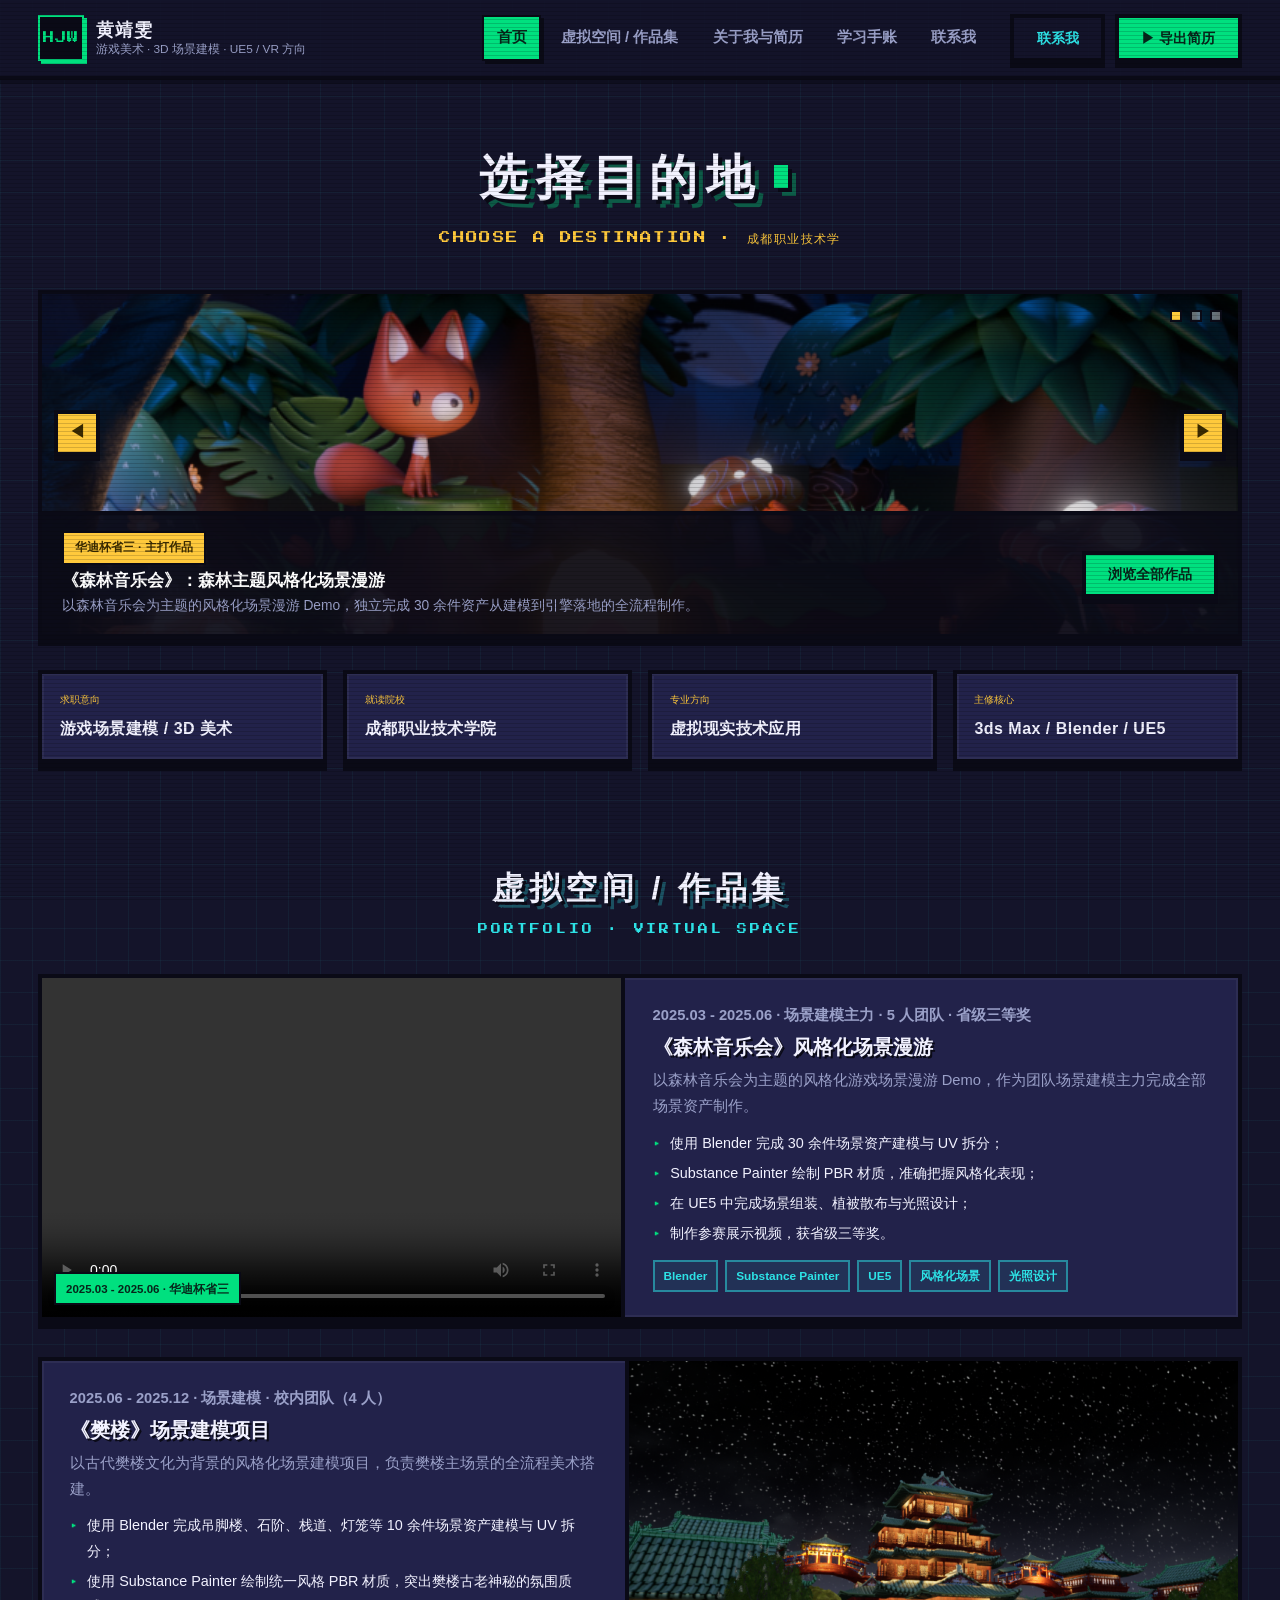
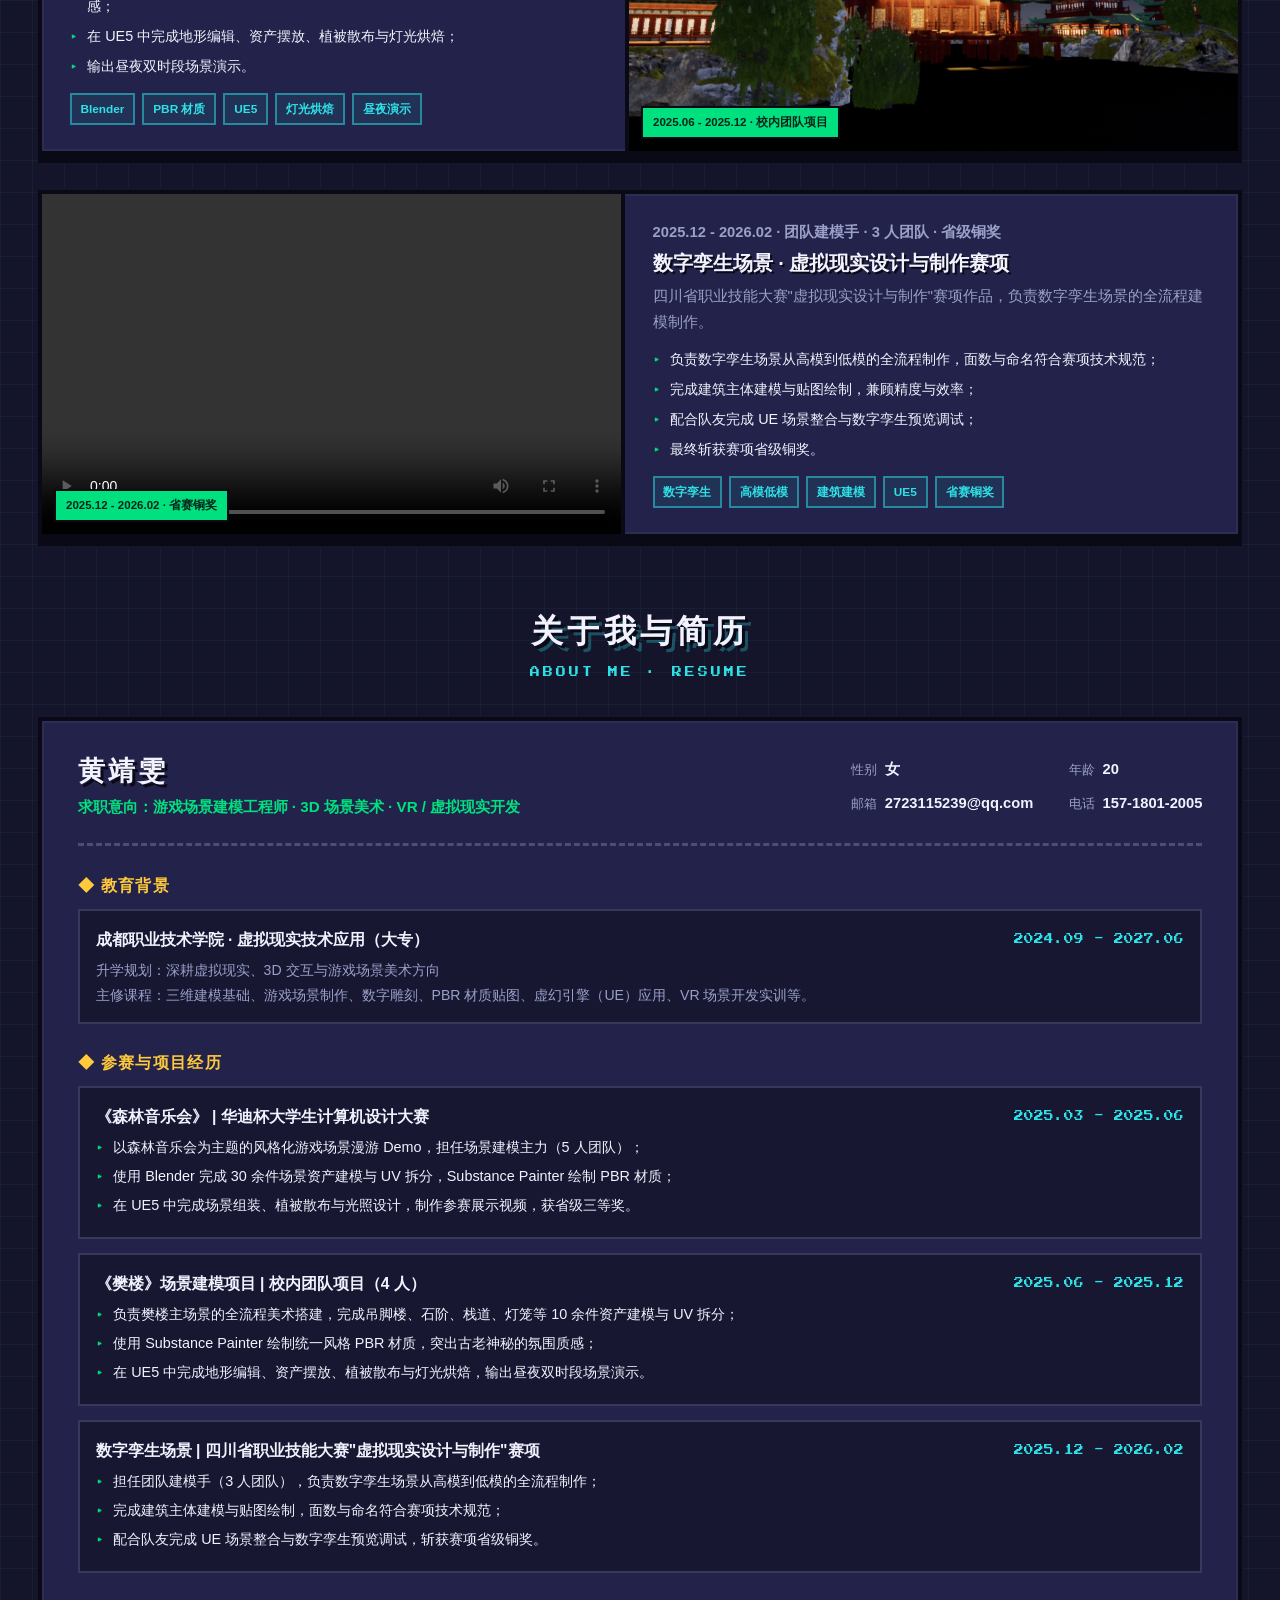
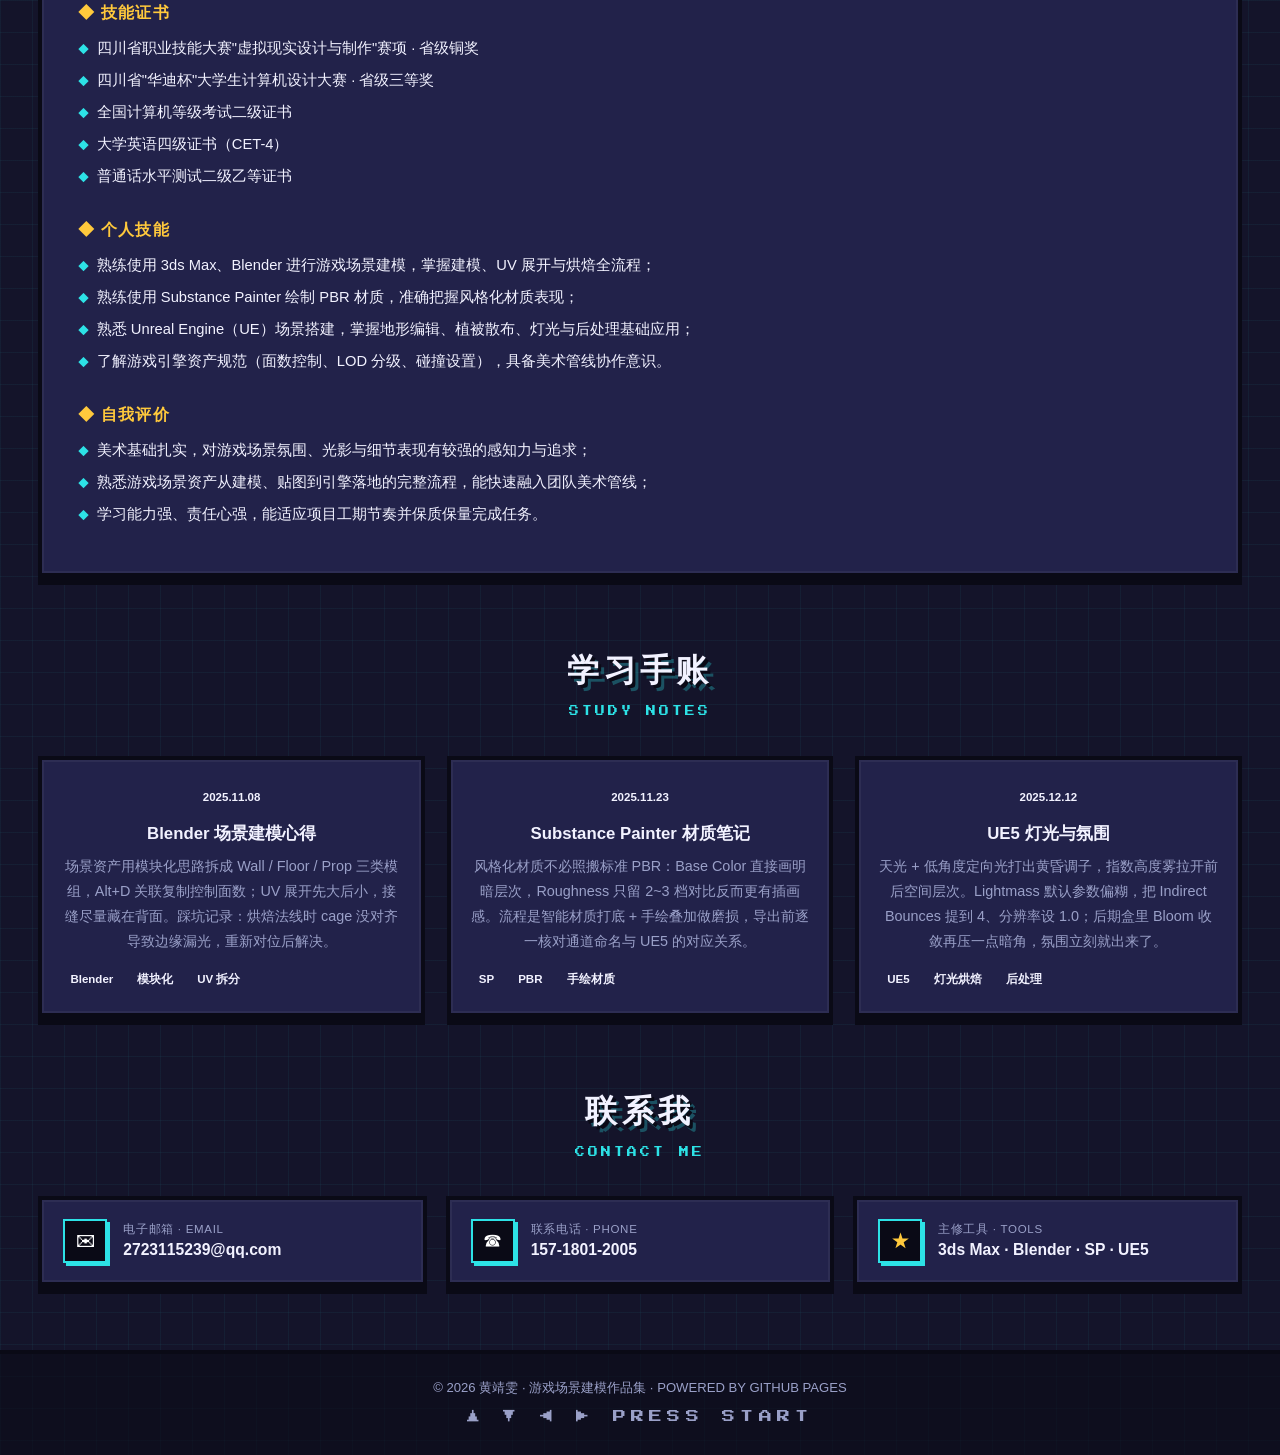
==== index.html @ 362a755e "Add carousel images (forest fox, fanlou, twin building), bump css v4" ====
<!-- Generated by Trae Work -->
<!DOCTYPE html>
<html lang="zh-CN">
<head>
  <meta charset="UTF-8">
  <meta name="viewport" content="width=device-width, initial-scale=1">
  <title>黄靖雯 | 游戏场景建模 · 3D 场景美术 · UE5 / VR 作品集</title>
  <meta name="description" content="黄靖雯的个人作品集：成都职业技术学院虚拟现实技术应用专业，专注游戏场景建模与 3D 场景美术，熟练使用 Blender、3ds Max、Substance Painter 与 Unreal Engine 5，从建模、材质到引擎落地全流程制作。">
  <meta name="keywords" content="游戏场景建模,3D场景美术,Blender,Substance Painter,UE5,虚拟现实,数字孪生,作品集">
  <meta name="robots" content="index, follow">
  <meta property="og:type" content="website">
  <meta property="og:title" content="黄靖雯 | 游戏场景建模 · 3D 场景美术作品集">
  <meta property="og:description" content="从建模、贴图到引擎落地的完整管线，用像素的心热爱每一个场景。">
  <link rel="icon" href="data:image/svg+xml,%3Csvg xmlns='http://www.w3.org/2000/svg' viewBox='0 0 16 16'%3E%3Crect x='2' y='2' width='5' height='5' fill='%2300E07F'/%3E%3Crect x='9' y='2' width='5' height='5' fill='%23FFC93C'/%3E%3Crect x='2' y='9' width='5' height='5' fill='%232DE2E6'/%3E%3Crect x='9' y='9' width='5' height='5' fill='%23FF6AC1'/%3E%3C/svg%3E">
  <link rel="preconnect" href="https://fonts.googleapis.com">
  <link rel="preconnect" href="https://fonts.gstatic.com" crossorigin>
  <link href="https://fonts.googleapis.com/css2?family=Press+Start+2P&display=swap" rel="stylesheet">
  <link rel="stylesheet" href="styles.css?v=4">
</head>
<body>
  <div class="scanlines" aria-hidden="true"></div>

  <!-- ===== 页眉 ===== -->
  <header class="site-header">
    <div class="nav-wrap">
      <a class="brand" href="#home">
        <span class="avatar" aria-hidden="true">HJW</span>
        <span class="brand-text"><strong>黄靖雯</strong><small>游戏美术 · 3D 场景建模 · UE5 / VR 方向</small></span>
      </a>
      <nav class="nav-links" aria-label="主导航">
        <a href="#home" class="active">首页</a>
        <a href="#portfolio">虚拟空间 / 作品集</a>
        <a href="#about">关于我与简历</a>
        <a href="#notes">学习手账</a>
        <a href="#contact">联系我</a>
      </nav>
      <div class="nav-cta">
        <a class="btn btn-line" href="#contact">联系我</a>
        <button class="btn btn-primary" type="button" id="btnResume">▶ 导出简历</button>
      </div>
      <button class="nav-toggle" id="navToggle" type="button" aria-label="打开菜单" aria-expanded="false" aria-controls="mobileMenu">
        <span></span><span></span><span></span>
      </button>
    </div>
    <div class="mobile-menu" id="mobileMenu">
      <a href="#home">首页</a>
      <a href="#portfolio">虚拟空间 / 作品集</a>
      <a href="#about">关于我与简历</a>
      <a href="#notes">学习手账</a>
      <a href="#contact">联系我</a>
      <button class="btn btn-primary" type="button" data-resume>▶ 导出简历</button>
    </div>
  </header>

  <main>
    <!-- ===== 首页 ===== -->
    <section id="home" class="hero">
      <h1 class="hero-title">选择目的地<span class="cursor" aria-hidden="true">▮</span></h1>
      <p class="hero-sub"><span id="typing">CHOOSE A DESTINATION · 成都职业技术学院 · 虚拟现实技术应用</span></p>

      <div class="carousel pixel-box" id="carousel" aria-label="作品轮播">
        <div class="slides" id="slides">
          <!-- 场景 1：森林音乐会 -->
          <article class="slide">
            <img class="slide-img" src="assets/media/carousel-forest.png" alt="《森林音乐会》场景渲染：夜晚森林中的小狐狸、树桩与发光蘑菇" loading="eager">
            <div class="caption">
              <div>
                <span class="tag">华迪杯省三 · 主打作品</span>
                <h3>《森林音乐会》：森林主题风格化场景漫游</h3>
                <p>以森林音乐会为主题的风格化场景漫游 Demo，独立完成 30 余件资产从建模到引擎落地的全流程制作。</p>
              </div>
              <a class="btn btn-primary" href="#portfolio">浏览全部作品</a>
            </div>
          </article>
          <!-- 场景 2：樊楼 -->
          <article class="slide">
            <img class="slide-img" src="assets/media/carousel-fanlou.png" alt="《樊楼》场景渲染：古代楼阁与灯笼夜景" loading="lazy">
            <div class="caption">
              <div>
                <span class="tag">校内团队项目 · 场景建模</span>
                <h3>《樊楼》场景建模：古代楼阁全流程美术</h3>
                <p>以古代樊楼文化为背景，完成主场景 10 余件资产建模、统一风格 PBR 材质与 UE5 昼夜双时段灯光演示。</p>
              </div>
              <a class="btn btn-primary" href="#portfolio">浏览全部作品</a>
            </div>
          </article>
          <!-- 场景 3：数字孪生 -->
          <article class="slide">
            <img class="slide-img" src="assets/media/carousel-twin.png" alt="数字孪生场景渲染：山林雾气中的模块化黄色建筑" loading="lazy">
            <div class="caption">
              <div>
                <span class="tag">省职业技能大赛 · 铜奖</span>
                <h3>数字孪生场景：虚拟现实设计与制作赛项</h3>
                <p>负责数字孪生场景从高模到低模的全流程制作，配合完成 UE 场景整合与预览调试，斩获省级铜奖。</p>
              </div>
              <a class="btn btn-primary" href="#portfolio">浏览全部作品</a>
            </div>
          </article>
        </div>
        <button class="car-btn prev" id="carPrev" type="button" aria-label="上一个">◀</button>
        <button class="car-btn next" id="carNext" type="button" aria-label="下一个">▶</button>
        <div class="dots" id="carDots"></div>
      </div>

      <div class="quick-facts">
        <div class="fact pixel-box"><small>求职意向</small><strong>游戏场景建模 / 3D 美术</strong></div>
        <div class="fact pixel-box"><small>就读院校</small><strong>成都职业技术学院</strong></div>
        <div class="fact pixel-box"><small>专业方向</small><strong>虚拟现实技术应用</strong></div>
        <div class="fact pixel-box"><small>主修核心</small><strong>3ds Max / Blender / UE5</strong></div>
      </div>
    </section>

    <!-- ===== 作品集 ===== -->
    <section id="portfolio" class="section">
      <h2 class="sec-title">虚拟空间 / 作品集</h2>
      <p class="sec-sub">PORTFOLIO · VIRTUAL SPACE</p>

      <div class="work-list">
        <article class="work-card pixel-box">
          <div class="work-media">
            <video class="media-real" controls preload="metadata" src="assets/media/forest-concert.mp4?v=2"></video>
            <span class="work-badge">2025.03 - 2025.06 · 华迪杯省三</span>
          </div>
          <div class="work-body">
            <p class="work-meta">2025.03 - 2025.06 · 场景建模主力 · 5 人团队 · 省级三等奖</p>
            <h3>《森林音乐会》风格化场景漫游</h3>
            <p>以森林音乐会为主题的风格化游戏场景漫游 Demo，作为团队场景建模主力完成全部场景资产制作。</p>
            <ul>
              <li>使用 Blender 完成 30 余件场景资产建模与 UV 拆分；</li>
              <li>Substance Painter 绘制 PBR 材质，准确把握风格化表现；</li>
              <li>在 UE5 中完成场景组装、植被散布与光照设计；</li>
              <li>制作参赛展示视频，获省级三等奖。</li>
            </ul>
            <div class="tags"><span>Blender</span><span>Substance Painter</span><span>UE5</span><span>风格化场景</span><span>光照设计</span></div>
          </div>
        </article>

        <article class="work-card rev pixel-box">
          <div class="work-media">
            <img class="media-real" src="assets/media/fanlou.png" alt="《樊楼》场景渲染效果图：古代楼阁与灯笼夜景" loading="lazy">
            <span class="work-badge">2025.06 - 2025.12 · 校内团队项目</span>
          </div>
          <div class="work-body">
            <p class="work-meta">2025.06 - 2025.12 · 场景建模 · 校内团队（4 人）</p>
            <h3>《樊楼》场景建模项目</h3>
            <p>以古代樊楼文化为背景的风格化场景建模项目，负责樊楼主场景的全流程美术搭建。</p>
            <ul>
              <li>使用 Blender 完成吊脚楼、石阶、栈道、灯笼等 10 余件场景资产建模与 UV 拆分；</li>
              <li>使用 Substance Painter 绘制统一风格 PBR 材质，突出樊楼古老神秘的氛围质感；</li>
              <li>在 UE5 中完成地形编辑、资产摆放、植被散布与灯光烘焙；</li>
              <li>输出昼夜双时段场景演示。</li>
            </ul>
            <div class="tags"><span>Blender</span><span>PBR 材质</span><span>UE5</span><span>灯光烘焙</span><span>昼夜演示</span></div>
          </div>
        </article>

        <article class="work-card pixel-box">
          <div class="work-media">
            <video class="media-real" controls preload="metadata" src="assets/media/house-twin.mp4"></video>
            <span class="work-badge">2025.12 - 2026.02 · 省赛铜奖</span>
          </div>
          <div class="work-body">
            <p class="work-meta">2025.12 - 2026.02 · 团队建模手 · 3 人团队 · 省级铜奖</p>
            <h3>数字孪生场景 · 虚拟现实设计与制作赛项</h3>
            <p>四川省职业技能大赛"虚拟现实设计与制作"赛项作品，负责数字孪生场景的全流程建模制作。</p>
            <ul>
              <li>负责数字孪生场景从高模到低模的全流程制作，面数与命名符合赛项技术规范；</li>
              <li>完成建筑主体建模与贴图绘制，兼顾精度与效率；</li>
              <li>配合队友完成 UE 场景整合与数字孪生预览调试；</li>
              <li>最终斩获赛项省级铜奖。</li>
            </ul>
            <div class="tags"><span>数字孪生</span><span>高模低模</span><span>建筑建模</span><span>UE5</span><span>省赛铜奖</span></div>
          </div>
        </article>
      </div>
    </section>

    <!-- ===== 关于我与简历 ===== -->
    <section id="about" class="section">
      <h2 class="sec-title">关于我与简历</h2>
      <p class="sec-sub">ABOUT ME · RESUME</p>

      <div class="resume-card pixel-box">
        <div class="resume-head">
          <div>
            <h3 class="resume-name">黄靖雯</h3>
            <p class="resume-intent">求职意向：游戏场景建模工程师 · 3D 场景美术 · VR / 虚拟现实开发</p>
          </div>
          <dl class="resume-info">
            <div><dt>性别</dt><dd>女</dd></div>
            <div><dt>年龄</dt><dd>20</dd></div>
            <div><dt>邮箱</dt><dd><a href="mailto:2723115239@qq.com">2723115239@qq.com</a></dd></div>
            <div><dt>电话</dt><dd><a href="tel:15718012005">157-1801-2005</a></dd></div>
          </dl>
        </div>

        <div class="r-block">
          <h4>◆ 教育背景</h4>
          <div class="r-item">
            <div class="r-line"><strong>成都职业技术学院 · 虚拟现实技术应用（大专）</strong><time>2024.09 - 2027.06</time></div>
            <p class="r-note">升学规划：深耕虚拟现实、3D 交互与游戏场景美术方向</p>
            <p class="r-note">主修课程：三维建模基础、游戏场景制作、数字雕刻、PBR 材质贴图、虚幻引擎（UE）应用、VR 场景开发实训等。</p>
          </div>
        </div>

        <div class="r-block">
          <h4>◆ 参赛与项目经历</h4>
          <div class="r-item">
            <div class="r-line"><strong>《森林音乐会》 | 华迪杯大学生计算机设计大赛</strong><time>2025.03 - 2025.06</time></div>
            <ul>
              <li>以森林音乐会为主题的风格化游戏场景漫游 Demo，担任场景建模主力（5 人团队）；</li>
              <li>使用 Blender 完成 30 余件场景资产建模与 UV 拆分，Substance Painter 绘制 PBR 材质；</li>
              <li>在 UE5 中完成场景组装、植被散布与光照设计，制作参赛展示视频，获省级三等奖。</li>
            </ul>
          </div>
          <div class="r-item">
            <div class="r-line"><strong>《樊楼》场景建模项目 | 校内团队项目（4 人）</strong><time>2025.06 - 2025.12</time></div>
            <ul>
              <li>负责樊楼主场景的全流程美术搭建，完成吊脚楼、石阶、栈道、灯笼等 10 余件资产建模与 UV 拆分；</li>
              <li>使用 Substance Painter 绘制统一风格 PBR 材质，突出古老神秘的氛围质感；</li>
              <li>在 UE5 中完成地形编辑、资产摆放、植被散布与灯光烘焙，输出昼夜双时段场景演示。</li>
            </ul>
          </div>
          <div class="r-item">
            <div class="r-line"><strong>数字孪生场景 | 四川省职业技能大赛"虚拟现实设计与制作"赛项</strong><time>2025.12 - 2026.02</time></div>
            <ul>
              <li>担任团队建模手（3 人团队），负责数字孪生场景从高模到低模的全流程制作；</li>
              <li>完成建筑主体建模与贴图绘制，面数与命名符合赛项技术规范；</li>
              <li>配合队友完成 UE 场景整合与数字孪生预览调试，斩获赛项省级铜奖。</li>
            </ul>
          </div>
        </div>

        <div class="r-block">
          <h4>◆ 技能证书</h4>
          <ul class="r-certs">
            <li>四川省职业技能大赛"虚拟现实设计与制作"赛项 · 省级铜奖</li>
            <li>四川省"华迪杯"大学生计算机设计大赛 · 省级三等奖</li>
            <li>全国计算机等级考试二级证书</li>
            <li>大学英语四级证书（CET-4）</li>
            <li>普通话水平测试二级乙等证书</li>
          </ul>
        </div>

        <div class="r-block">
          <h4>◆ 个人技能</h4>
          <ul class="r-certs">
            <li>熟练使用 3ds Max、Blender 进行游戏场景建模，掌握建模、UV 展开与烘焙全流程；</li>
            <li>熟练使用 Substance Painter 绘制 PBR 材质，准确把握风格化材质表现；</li>
            <li>熟悉 Unreal Engine（UE）场景搭建，掌握地形编辑、植被散布、灯光与后处理基础应用；</li>
            <li>了解游戏引擎资产规范（面数控制、LOD 分级、碰撞设置），具备美术管线协作意识。</li>
          </ul>
        </div>

        <div class="r-block">
          <h4>◆ 自我评价</h4>
          <ul class="r-certs">
            <li>美术基础扎实，对游戏场景氛围、光影与细节表现有较强的感知力与追求；</li>
            <li>熟悉游戏场景资产从建模、贴图到引擎落地的完整流程，能快速融入团队美术管线；</li>
            <li>学习能力强、责任心强，能适应项目工期节奏并保质保量完成任务。</li>
          </ul>
        </div>
      </div>
    </section>

    <!-- ===== 学习手账 ===== -->
    <section id="notes" class="section">
      <h2 class="sec-title">学习手账</h2>
      <p class="sec-sub">STUDY NOTES</p>
      <div class="notes-grid">
        <article class="note-card pixel-box">
          <span class="note-date">2025.11.08</span>
          <h3>Blender 场景建模心得</h3>
          <p>场景资产用模块化思路拆成 Wall / Floor / Prop 三类模组，Alt+D 关联复制控制面数；UV 展开先大后小，接缝尽量藏在背面。踩坑记录：烘焙法线时 cage 没对齐导致边缘漏光，重新对位后解决。</p>
          <div class="note-tags"><i>Blender</i><i>模块化</i><i>UV 拆分</i></div>
        </article>
        <article class="note-card pixel-box">
          <span class="note-date">2025.11.23</span>
          <h3>Substance Painter 材质笔记</h3>
          <p>风格化材质不必照搬标准 PBR：Base Color 直接画明暗层次，Roughness 只留 2~3 档对比反而更有插画感。流程是智能材质打底 + 手绘叠加做磨损，导出前逐一核对通道命名与 UE5 的对应关系。</p>
          <div class="note-tags"><i>SP</i><i>PBR</i><i>手绘材质</i></div>
        </article>
        <article class="note-card pixel-box">
          <span class="note-date">2025.12.12</span>
          <h3>UE5 灯光与氛围</h3>
          <p>天光 + 低角度定向光打出黄昏调子，指数高度雾拉开前后空间层次。Lightmass 默认参数偏糊，把 Indirect Bounces 提到 4、分辨率设 1.0；后期盒里 Bloom 收敛再压一点暗角，氛围立刻就出来了。</p>
          <div class="note-tags"><i>UE5</i><i>灯光烘焙</i><i>后处理</i></div>
        </article>
      </div>
    </section>

    <!-- ===== 联系我 ===== -->
    <section id="contact" class="section">
      <h2 class="sec-title">联系我</h2>
      <p class="sec-sub">CONTACT ME</p>
      <div class="contact-grid">
        <a class="contact-card pixel-box" href="mailto:2723115239@qq.com">
          <span class="c-icon i-mail" aria-hidden="true"></span>
          <span class="c-text"><small>电子邮箱 · EMAIL</small><strong>2723115239@qq.com</strong></span>
        </a>
        <a class="contact-card pixel-box" href="tel:15718012005">
          <span class="c-icon i-phone" aria-hidden="true"></span>
          <span class="c-text"><small>联系电话 · PHONE</small><strong>157-1801-2005</strong></span>
        </a>
        <div class="contact-card pixel-box">
          <span class="c-icon i-tools" aria-hidden="true"></span>
          <span class="c-text"><small>主修工具 · TOOLS</small><strong>3ds Max · Blender · SP · UE5</strong></span>
        </div>
      </div>
    </section>
  </main>

  <footer class="site-footer">
    <p>© 2026 黄靖雯 · 游戏场景建模作品集 · POWERED BY GITHUB PAGES</p>
    <p class="foot-keys" aria-hidden="true">▲ ▼ ◀ ▶ PRESS START</p>
  </footer>

  <script src="main.js?v=3"></script>
</body>
</html>
---- styles.css ----
/* =========================================================
   黄靖雯 · 游戏场景建模作品集 — 像素电子游戏风格
   设计语言：8-bit 深夜蓝底 × 电光绿/金/青，阶梯像素边框，扫描线 CRT
   ========================================================= */

/* ---------- Tokens ---------- */
:root {
  --bg: #14142a;
  --bg2: #1c1c38;
  --card: #22224a;
  --ink: #f2f2ff;
  --muted: #9aa0c8;
  --pixel-line: #0a0a16;
  --green: #00e07f;
  --gold: #ffc93c;
  --cyan: #2de2e6;
  --pink: #ff6ac1;
  --red: #ff5a5a;
  --px: 4px;
  --font: "PingFang SC", "Hiragino Sans GB", "Microsoft YaHei", sans-serif;
  --font-pixel: "Press Start 2P", "Courier New", monospace;
}

/* ---------- Reset ---------- */
*, *::before, *::after { box-sizing: border-box; margin: 0; padding: 0; }
html { scroll-behavior: smooth; scroll-padding-top: 96px; }
body {
  font-family: var(--font);
  background: var(--bg);
  color: var(--ink);
  line-height: 1.75;
  font-size: 16px;
  overflow-x: hidden;
  background-image:
    linear-gradient(rgba(45,226,230,.05) 1px, transparent 1px),
    linear-gradient(90deg, rgba(45,226,230,.05) 1px, transparent 1px);
  background-size: 32px 32px;
}
img { max-width: 100%; display: block; }
a { color: inherit; text-decoration: none; }
ul, ol { list-style: none; }
button { font-family: inherit; cursor: pointer; border: none; background: none; color: inherit; }
h1, h2, h3, h4 { line-height: 1.3; font-weight: 800; }
::selection { background: var(--green); color: #08131a; }

/* CRT 扫描线 */
.scanlines {
  position: fixed; inset: 0; z-index: 99; pointer-events: none;
  background: repeating-linear-gradient(0deg, rgba(0,0,0,.16) 0 1px, transparent 1px 4px);
  mix-blend-mode: multiply;
}

/* ---------- 像素盒 ---------- */
.pixel-box {
  background: var(--card);
  border: var(--px) solid var(--pixel-line);
  box-shadow: 0 8px 0 var(--pixel-line), inset 0 0 0 2px rgba(255,255,255,.05);
}

/* ---------- 按钮 ---------- */
.btn {
  display: inline-flex; align-items: center; justify-content: center; gap: .5rem;
  padding: .78rem 1.4rem; border-radius: 0;
  font-size: .9rem; font-weight: 800; line-height: 1; white-space: nowrap;
  border: var(--px) solid var(--pixel-line);
  box-shadow: 0 6px 0 var(--pixel-line);
  transition: transform .08s steps(2), box-shadow .08s steps(2);
  user-select: none;
}
.btn:active { transform: translateY(6px); box-shadow: 0 0 0 var(--pixel-line); }
.btn-primary { background: var(--green); color: #06251a; }
.btn-primary:hover { background: #00f28a; }
.btn-line { background: transparent; color: var(--cyan); box-shadow: 0 6px 0 var(--pixel-line); }
.btn-line:hover { background: rgba(45,226,230,.12); }

/* ---------- 页眉 ---------- */
.site-header {
  position: sticky; top: 0; z-index: 50;
  background: rgba(20,20,42,.96);
  border-bottom: var(--px) solid var(--pixel-line);
  box-shadow: 0 4px 0 rgba(10,10,22,.55);
}
.nav-wrap {
  width: min(1240px, 94%); margin: 0 auto;
  display: flex; align-items: center; gap: 1.2rem;
  min-height: 76px; flex-wrap: wrap; padding: .5rem 0;
}
.brand { display: inline-flex; align-items: center; gap: .7rem; }
.avatar {
  display: inline-flex; align-items: center; justify-content: center;
  width: 46px; height: 46px; flex: none;
  background: var(--pixel-line); color: var(--green);
  border: 2px solid var(--green);
  box-shadow: 3px 3px 0 var(--green);
  font-family: var(--font-pixel); font-size: .7rem; letter-spacing: 1px;
}
.brand-text { display: flex; flex-direction: column; line-height: 1.3; }
.brand-text strong { font-size: 1.1rem; letter-spacing: .06em; }
.brand-text small { color: var(--muted); font-size: .74rem; }
.nav-links { display: flex; gap: .3rem; margin-left: auto; }
.nav-links a {
  padding: .5rem .8rem; font-size: .92rem; font-weight: 700; color: var(--muted);
  border: 2px solid transparent;
}
.nav-links a:hover { color: var(--ink); }
.nav-links a.active {
  color: #06251a; background: var(--green);
  border-color: var(--pixel-line);
  box-shadow: 3px 3px 0 var(--pixel-line);
}
.nav-cta { display: flex; gap: .6rem; }
.nav-toggle { display: none; width: 44px; height: 40px; flex-direction: column; justify-content: center; align-items: center; gap: 5px; border: 2px solid var(--muted); }
.nav-toggle span { width: 20px; height: 3px; background: var(--ink); }
.mobile-menu { display: none; flex-direction: column; gap: .5rem; padding: .8rem 4% 1rem; border-top: 2px dashed var(--muted); }
.mobile-menu a { padding: .6rem .2rem; font-weight: 700; border-bottom: 1px dashed rgba(154,160,200,.3); }
.mobile-menu .btn { align-self: flex-start; margin-top: .4rem; }
.mobile-menu.open { display: flex; }

/* ---------- 首页 ---------- */
.hero { width: min(1240px, 94%); margin: 0 auto; padding: 4.2rem 0 3rem; text-align: center; }
.hero-title {
  font-size: clamp(1.8rem, 4.6vw, 3rem); letter-spacing: .18em;
  text-shadow: 4px 4px 0 var(--pixel-line), 8px 8px 0 rgba(0,224,127,.35);
}
.cursor { color: var(--green); animation: blink 1s steps(1) infinite; margin-left: 6px; }
@keyframes blink { 50% { opacity: 0; } }
.hero-sub { margin: 1.1rem 0 2.2rem; color: var(--gold); font-family: var(--font-pixel); font-size: clamp(.58rem, 1.4vw, .72rem); letter-spacing: .12em; line-height: 1.9; min-height: 2.4em; }

/* 轮播 */
.carousel { position: relative; overflow: hidden; text-align: left; }
.slides { display: flex; transition: transform .45s steps(10); }
.slide { min-width: 100%; position: relative; }

/* ---- 像素场景（纯 CSS 绘制） ---- */
.scene { height: 340px; position: relative; overflow: hidden; }
.scene i { position: absolute; display: block; }
.slide-img { display: block; width: 100%; height: 340px; object-fit: cover; }

.scene-valley {
  background: linear-gradient(#0e2a52 0 18%, #16537e 18% 34%, #2a7fb0 34% 52%, #57b7d8 52% 68%, #8fd9b0 68% 76%, #3fae62 76% 100%);
}
.mtn { bottom: 24%; width: 56%; height: 46%; }
.mtn.m1 { left: -6%; background: #2f6f96; clip-path: polygon(0 100%, 0 64%, 7% 64%, 7% 50%, 14% 50%, 14% 36%, 22% 36%, 26% 46%, 32% 46%, 36% 58%, 42% 58%, 46% 72%, 52% 72%, 56% 84%, 100% 84%, 100% 100%); }
.mtn.m2 { right: -4%; width: 62%; background: #3c86b4; clip-path: polygon(0 100%, 0 78%, 8% 78%, 12% 62%, 18% 62%, 22% 46%, 30% 46%, 36% 30%, 42% 30%, 46% 42%, 52% 42%, 56% 56%, 64% 56%, 68% 70%, 78% 70%, 82% 82%, 100% 82%, 100% 100%); }
.mtn.m3 { left: 30%; width: 44%; bottom: 20%; height: 40%; background: #57b7d8; clip-path: polygon(0 100%, 0 70%, 10% 70%, 14% 52%, 22% 52%, 28% 34%, 36% 34%, 42% 48%, 50% 48%, 54% 62%, 62% 62%, 66% 76%, 100% 76%, 100% 100%); }
.tree { width: 6px; height: 6px; bottom: 15%; left: 8%; background: #1c7a3d;
  box-shadow: 6px 0 0 #1c7a3d, 12px 0 0 #1c7a3d, -6px 6px 0 #1c7a3d, 0 6px 0 #1c7a3d, 6px 6px 0 #1c7a3d, 12px 6px 0 #1c7a3d, 18px 6px 0 #1c7a3d, -6px 12px 0 #1c7a3d, 0 12px 0 #1c7a3d, 6px 12px 0 #1c7a3d, 12px 12px 0 #1c7a3d, 18px 12px 0 #1c7a3d, 0 18px 0 #7a4a21, 6px 18px 0 #7a4a21, 6px 24px 0 #7a4a21; }
.tree.t2 { left: auto; right: 14%; bottom: 12%; transform: scale(1.4); transform-origin: bottom; }
.tree.t3 { left: 42%; bottom: 10%; transform: scale(1.1); transform-origin: bottom; }
.coin { width: 15px; height: 15px; background: var(--gold); border: 2px solid #7a5a00; box-shadow: inset -3px -3px 0 rgba(0,0,0,.25), inset 3px 3px 0 #ffe9a0; animation: coinflip 1.4s steps(4) infinite; }
.coin.c1 { top: 16%; left: 24%; }
.coin.c2 { top: 26%; right: 20%; }
@keyframes coinflip { 0%,100% { transform: scaleX(1); } 50% { transform: scaleX(.25); } }
.star { width: 7px; height: 7px; background: #fff; box-shadow: 7px 0 0 #fff, -7px 0 0 #fff, 0 7px 0 #fff, 0 -7px 0 #fff; animation: twinkle 1.6s steps(2) infinite; }
.star.s1 { top: 12%; right: 34%; }
.star.s2 { top: 14%; left: 30%; }
.star.s3 { top: 10%; right: 26%; animation-delay: .5s; }
@keyframes twinkle { 50% { opacity: .25; } }
.cloud { width: 26px; height: 10px; background: #eef7ff; box-shadow: 26px -8px 0 4px #eef7ff, 10px -14px 0 6px #eef7ff; opacity: .9; }
.cloud.k1 { top: 14%; left: 8%; animation: drift 14s linear infinite; }
.cloud.k2 { top: 24%; right: 6%; animation: drift 18s linear infinite reverse; }
@keyframes drift { 50% { transform: translateX(40px); } }

.scene-fanlou { background: linear-gradient(#0b1030 0 40%, #141a44 40% 70%, #1c2160 70% 100%); }
.moon { top: 12%; right: 16%; width: 44px; height: 44px; background: #ffe9a0; box-shadow: 0 0 0 6px rgba(255,233,160,.18), 0 0 30px 8px rgba(255,233,160,.25); clip-path: polygon(0 0, 100% 0, 100% 35%, 55% 35%, 55% 100%, 0 100%); }
.roof { bottom: 20%; left: 50%; transform: translateX(-50%); width: 66%; height: 34%; background: #a03040; clip-path: polygon(0 100%, 0 55%, 10% 55%, 14% 30%, 24% 30%, 28% 0, 72% 0, 76% 30%, 86% 30%, 90% 55%, 100% 55%, 100% 100%); }
.roof::after { content: ""; position: absolute; inset: auto 0 -8px 0; height: 8px; background: #701f2c; }
.tower { bottom: 20%; left: 50%; transform: translateX(-50%); width: 46%; height: 26%; background: #3a2a2e;
  background-image: repeating-linear-gradient(90deg, transparent 0 14px, #ffcf6b 14px 26px, transparent 26px 40px),
    repeating-linear-gradient(0deg, transparent 0 18px, #3a2a2e 18px 30px);
  background-blend-mode: normal; border: 3px solid #241a1e; }
.lantern { width: 12px; height: 12px; background: var(--red); box-shadow: 0 0 14px 4px rgba(255,90,90,.55); animation: sway 3s ease-in-out infinite; transform-origin: top; }
.lantern.l1 { top: 44%; left: 26%; }
.lantern.l2 { top: 44%; right: 26%; animation-delay: .8s; }
@keyframes sway { 0%,100% { transform: rotate(-6deg); } 50% { transform: rotate(6deg); } }

.scene-twin { background: linear-gradient(#071b2e 0 45%, #0a2a44 45% 100%); }
.grid-floor { bottom: 0; left: -30%; width: 160%; height: 55%; transform: perspective(320px) rotateX(58deg); transform-origin: bottom;
  background:
    repeating-linear-gradient(90deg, rgba(45,226,230,.5) 0 2px, transparent 2px 44px),
    repeating-linear-gradient(0deg, rgba(45,226,230,.4) 0 2px, transparent 2px 34px);
  animation: gridmove 1.6s linear infinite; }
@keyframes gridmove { to { background-position: 0 34px; } }
.cube { border: 3px solid var(--cyan); box-shadow: inset 0 0 0 2px rgba(45,226,230,.25), 0 0 18px rgba(45,226,230,.35); background: rgba(45,226,230,.08); animation: floaty 3s steps(6) infinite; }
.cube.q1 { width: 54px; height: 54px; left: 22%; top: 20%; }
.cube.q2 { width: 34px; height: 34px; left: 55%; top: 34%; animation-delay: .5s; }
.cube.q3 { width: 44px; height: 44px; right: 12%; top: 14%; animation-delay: 1s; }
@keyframes floaty { 0%,100% { transform: translateY(0); } 50% { transform: translateY(-14px); } }

/* 轮播文案 */
.caption {
  position: absolute; inset: auto 0 0 0;
  background: rgba(10,10,22,.92); border-top: var(--px) solid var(--pixel-line);
  padding: 1rem 1.2rem; display: flex; align-items: center; justify-content: space-between; gap: 1rem;
}
.caption h3 { font-size: 1.05rem; margin: .3rem 0 .15rem; color: #fff; }
.caption p { color: var(--muted); font-size: .86rem; max-width: 640px; }
.tag { display: inline-block; padding: .3rem .7rem; background: var(--gold); color: #3a2a00; font-size: .74rem; font-weight: 800; border: 2px solid var(--pixel-line); }
.car-btn {
  position: absolute; top: 34%; z-index: 5;
  width: 46px; height: 46px; background: var(--gold); color: #3a2a00;
  border: var(--px) solid var(--pixel-line); box-shadow: 0 5px 0 var(--pixel-line);
  font-size: 1rem; font-weight: 800;
}
.car-btn:active { transform: translateY(5px); box-shadow: none; }
.car-btn.prev { left: 12px; }
.car-btn.next { right: 12px; }
.dots { position: absolute; top: 16px; right: 16px; display: flex; gap: 8px; z-index: 5; }
.dots button { width: 12px; height: 12px; background: rgba(255,255,255,.4); border: 2px solid var(--pixel-line); }
.dots button.on { background: var(--gold); }

/* 信息卡 */
.quick-facts { display: grid; grid-template-columns: repeat(4, 1fr); gap: 1rem; margin-top: 2rem; }
.fact { padding: 1rem 1.1rem; text-align: left; }
.fact small { display: block; color: var(--gold); font-family: var(--font-pixel); font-size: .6rem; margin-bottom: .5rem; }
.fact strong { font-size: 1rem; letter-spacing: .03em; }

/* ---------- 通用区块 ---------- */
.section { width: min(1240px, 94%); margin: 0 auto; padding: 3.6rem 0 1rem; text-align: center; }
.sec-title { font-size: clamp(1.4rem, 3vw, 2rem); letter-spacing: .14em; text-shadow: 3px 3px 0 var(--pixel-line), 6px 6px 0 rgba(45,226,230,.3); }
.sec-sub { margin: .7rem 0 2.2rem; color: var(--cyan); font-family: var(--font-pixel); font-size: .62rem; letter-spacing: .3em; }

/* ---------- 作品集 ---------- */
.work-list { display: flex; flex-direction: column; gap: 2.2rem; text-align: left; }
.work-card { display: grid; grid-template-columns: 1fr 1.05fr; overflow: hidden; }
.work-card .scene { height: 100%; min-height: 300px; }
.work-card.rev .work-media { order: 2; }
.work-media { position: relative; border-right: var(--px) solid var(--pixel-line); }
.work-card.rev .work-media { border-right: none; border-left: var(--px) solid var(--pixel-line); }
.work-badge { position: absolute; left: 12px; bottom: 12px; background: var(--green); color: #06251a; font-size: .72rem; font-weight: 800; padding: .28rem .6rem; border: 2px solid var(--pixel-line); }
.work-body { padding: 1.6rem 1.7rem; }
.work-meta { color: var(--gold); font-size: .8rem; font-weight: 700; margin-bottom: .3rem; }
.work-body h3 { font-size: 1.25rem; margin-bottom: .5rem; text-shadow: 2px 2px 0 var(--pixel-line); }
.work-body > p { color: var(--muted); font-size: .92rem; }
.work-body ul { margin: .7rem 0 .9rem; }
.work-body li { position: relative; padding-left: 1.1rem; font-size: .9rem; color: var(--ink); margin-bottom: .3rem; }
.work-body li::before { content: "▸"; position: absolute; left: 0; color: var(--green); }
.tags { display: flex; flex-wrap: wrap; gap: .45rem; }
.tags span { padding: .22rem .55rem; font-size: .74rem; font-weight: 700; color: var(--cyan); border: 2px solid rgba(45,226,230,.5); background: rgba(45,226,230,.08); }

/* ---------- 简历 ---------- */
.resume-card { text-align: left; padding: 2rem 2.2rem 2.4rem; }
.resume-head { display: flex; flex-wrap: wrap; justify-content: space-between; gap: 1.4rem; padding-bottom: 1.4rem; border-bottom: 3px dashed rgba(154,160,200,.35); }
.resume-name { font-size: 1.7rem; letter-spacing: .12em; text-shadow: 3px 3px 0 var(--pixel-line); }
.resume-intent { color: var(--green); font-weight: 700; margin-top: .4rem; font-size: .95rem; }
.resume-info { display: grid; grid-template-columns: repeat(2, auto); gap: .5rem 2.2rem; align-content: center; }
.resume-info div { display: flex; gap: .5rem; align-items: baseline; }
.resume-info dt { color: var(--muted); font-size: .82rem; flex: none; }
.resume-info dd, .resume-info a { font-weight: 700; font-size: .92rem; }
.resume-info a:hover { color: var(--cyan); }
.r-block { margin-top: 1.8rem; }
.r-block h4 { color: var(--gold); font-size: 1.02rem; letter-spacing: .08em; margin-bottom: .8rem; }
.r-item { padding: .9rem 1rem; background: rgba(10,10,22,.45); border: 2px solid rgba(154,160,200,.25); margin-bottom: .9rem; }
.r-line { display: flex; justify-content: space-between; flex-wrap: wrap; gap: .4rem; margin-bottom: .3rem; }
.r-line strong { font-size: .98rem; }
.r-line time { color: var(--cyan); font-family: var(--font-pixel); font-size: .6rem; align-self: center; }
.r-note { color: var(--muted); font-size: .88rem; }
.r-item ul { margin-top: .2rem; }
.r-item li { position: relative; padding-left: 1.1rem; font-size: .9rem; color: var(--ink); margin-bottom: .25rem; }
.r-item li::before { content: "▸"; position: absolute; left: 0; color: var(--green); }
.r-certs li { position: relative; padding-left: 1.2rem; font-size: .92rem; margin-bottom: .4rem; }
.r-certs li::before { content: "◆"; position: absolute; left: 0; color: var(--cyan); font-size: .7rem; top: .35em; }

/* ---------- 学习手账 ---------- */
.notes-card { border: 3px dashed rgba(45,226,230,.55); background: rgba(45,226,230,.04); padding: 3rem 1.5rem; }
.pixel-book { width: 40px; height: 34px; margin: 0 auto 1.2rem; position: relative; background: var(--pink); border: 3px solid var(--pixel-line); box-shadow: 6px 6px 0 var(--pixel-line); }
.pixel-book i { position: absolute; top: -10px; width: 10px; height: 10px; background: var(--cyan); border: 2px solid var(--pixel-line); }
.pixel-book i:nth-child(1) { left: 2px; background: var(--green); }
.pixel-book i:nth-child(2) { left: 15px; background: var(--gold); }
.pixel-book i:nth-child(3) { left: 28px; background: var(--pink); }
.notes-card h3 { font-size: 1.1rem; margin-bottom: .5rem; }
.notes-card p { color: var(--muted); font-size: .9rem; max-width: 560px; margin: 0 auto; }

/* ---------- 联系我 ---------- */
.contact-grid { display: grid; grid-template-columns: repeat(3, 1fr); gap: 1.2rem; }
.contact-card { display: flex; align-items: center; gap: 1rem; padding: 1.2rem 1.3rem; text-align: left; transition: transform .1s steps(2); }
a.contact-card:hover { transform: translate(-2px, -2px); box-shadow: 0 10px 0 var(--pixel-line); }
.c-icon { width: 44px; height: 44px; flex: none; display: inline-flex; align-items: center; justify-content: center; background: var(--pixel-line); color: #fff; font-size: 1.2rem; border: 2px solid var(--cyan); box-shadow: 3px 3px 0 var(--cyan); }
.i-mail::before { content: "✉"; }
.i-phone::before { content: "☎"; }
.i-tools::before { content: "★"; color: var(--gold); }
.c-text { display: flex; flex-direction: column; line-height: 1.5; min-width: 0; }
.c-text small { color: var(--muted); font-size: .72rem; letter-spacing: .06em; }
.c-text strong { font-size: .98rem; word-break: break-all; }

/* ---------- 页脚 ---------- */
.site-footer { margin-top: 3rem; border-top: var(--px) solid var(--pixel-line); background: rgba(10,10,22,.6); padding: 1.4rem 4% 1.6rem; text-align: center; }
.site-footer p { color: var(--muted); font-size: .82rem; }
.foot-keys { margin-top: .4rem; color: var(--gold); font-family: var(--font-pixel); font-size: .55rem; letter-spacing: .4em; animation: twinkle 2.4s steps(2) infinite; }

/* ---------- 响应式 ---------- */
@media (max-width: 980px) {
  .nav-links, .nav-cta { display: none; }
  .nav-toggle { display: flex; }
  .quick-facts { grid-template-columns: repeat(2, 1fr); }
  .work-card { grid-template-columns: 1fr; }
  .work-card .scene { min-height: 240px; height: 240px; }
  .work-card.rev .work-media { order: 0; border-left: none; border-bottom: var(--px) solid var(--pixel-line); }
  .work-media { border-right: none; border-bottom: var(--px) solid var(--pixel-line); }
  .contact-grid { grid-template-columns: 1fr; }
  .resume-card { padding: 1.5rem 1.2rem 1.8rem; }
  .resume-info { grid-template-columns: 1fr; }
  .scene { height: 280px; }
  .slide-img { height: 280px; }
}
@media (max-width: 560px) {
  .quick-facts { grid-template-columns: 1fr; }
  .caption { flex-direction: column; align-items: flex-start; }
  .hero-title { letter-spacing: .1em; }
  .car-btn { top: 22%; }
  .r-line time { align-self: flex-start; }
}

/* ---------- 作品媒体与学习手账 ---------- */
.work-media video.media-real,
.work-media img.media-real { width: 100%; height: 100%; object-fit: cover; display: block; background: #0c0c18; }

.notes-grid { display: grid; grid-template-columns: repeat(3, 1fr); gap: 22px; }
.note-card { padding: 22px 20px; }
.note-date { display: inline-block; font-size: .72rem; font-weight: 700; color: var(--accent); background: var(--grad-soft); padding: .22rem .7rem; border-radius: 999px; margin-bottom: .8rem; }
.note-card h3 { font-size: 1.05rem; margin-bottom: .55rem; }
.note-card p { font-size: .9rem; color: var(--muted); }
.note-tags { display: flex; gap: 8px; margin-top: 12px; flex-wrap: wrap; }
.note-tags i { font-style: normal; font-size: .72rem; font-weight: 700; color: var(--accent); border: 1px solid var(--rule); border-radius: 6px; padding: .14rem .5rem; }

/* ---------- 打印（导出简历） ---------- */
@media print {
  body { background: #fff; color: #111; background-image: none; }
  .scanlines, .site-header, .mobile-menu, .car-btn, .dots, .site-footer, .nav-cta { display: none !important; }
  .scene, .slide-img { display: none; }
  .pixel-box, .r-item { box-shadow: none; border-color: #999; background: #fff; }
  .resume-card { border: 2px solid #333; }
  .sec-title, .resume-name { text-shadow: none; color: #000; }
  .r-line time, .resume-intent, .r-block h4 { color: #005a2f; }
  .work-body li::before, .r-item li::before { color: #005a2f; }
  .work-list { display: block; }
  .work-card { page-break-inside: avoid; margin-bottom: 14px; }
  .work-body h3 { color: #000; }
}
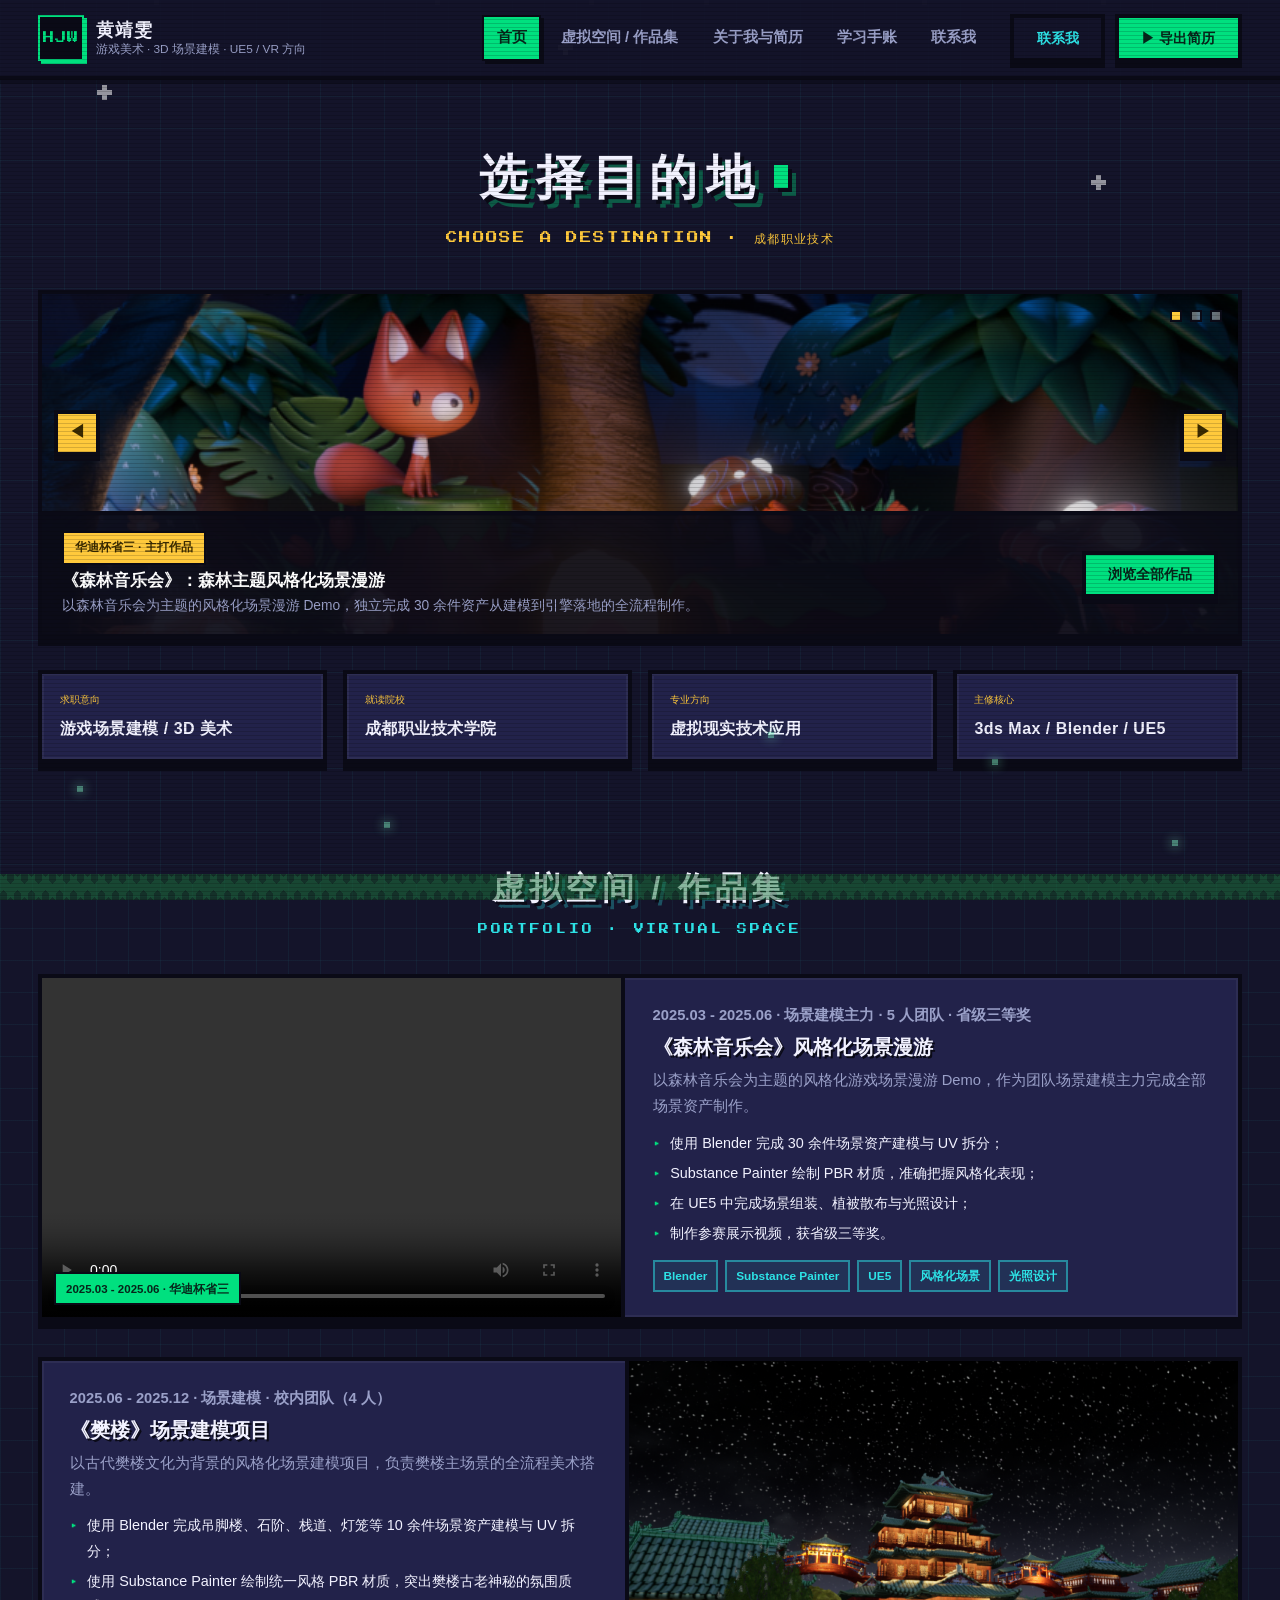
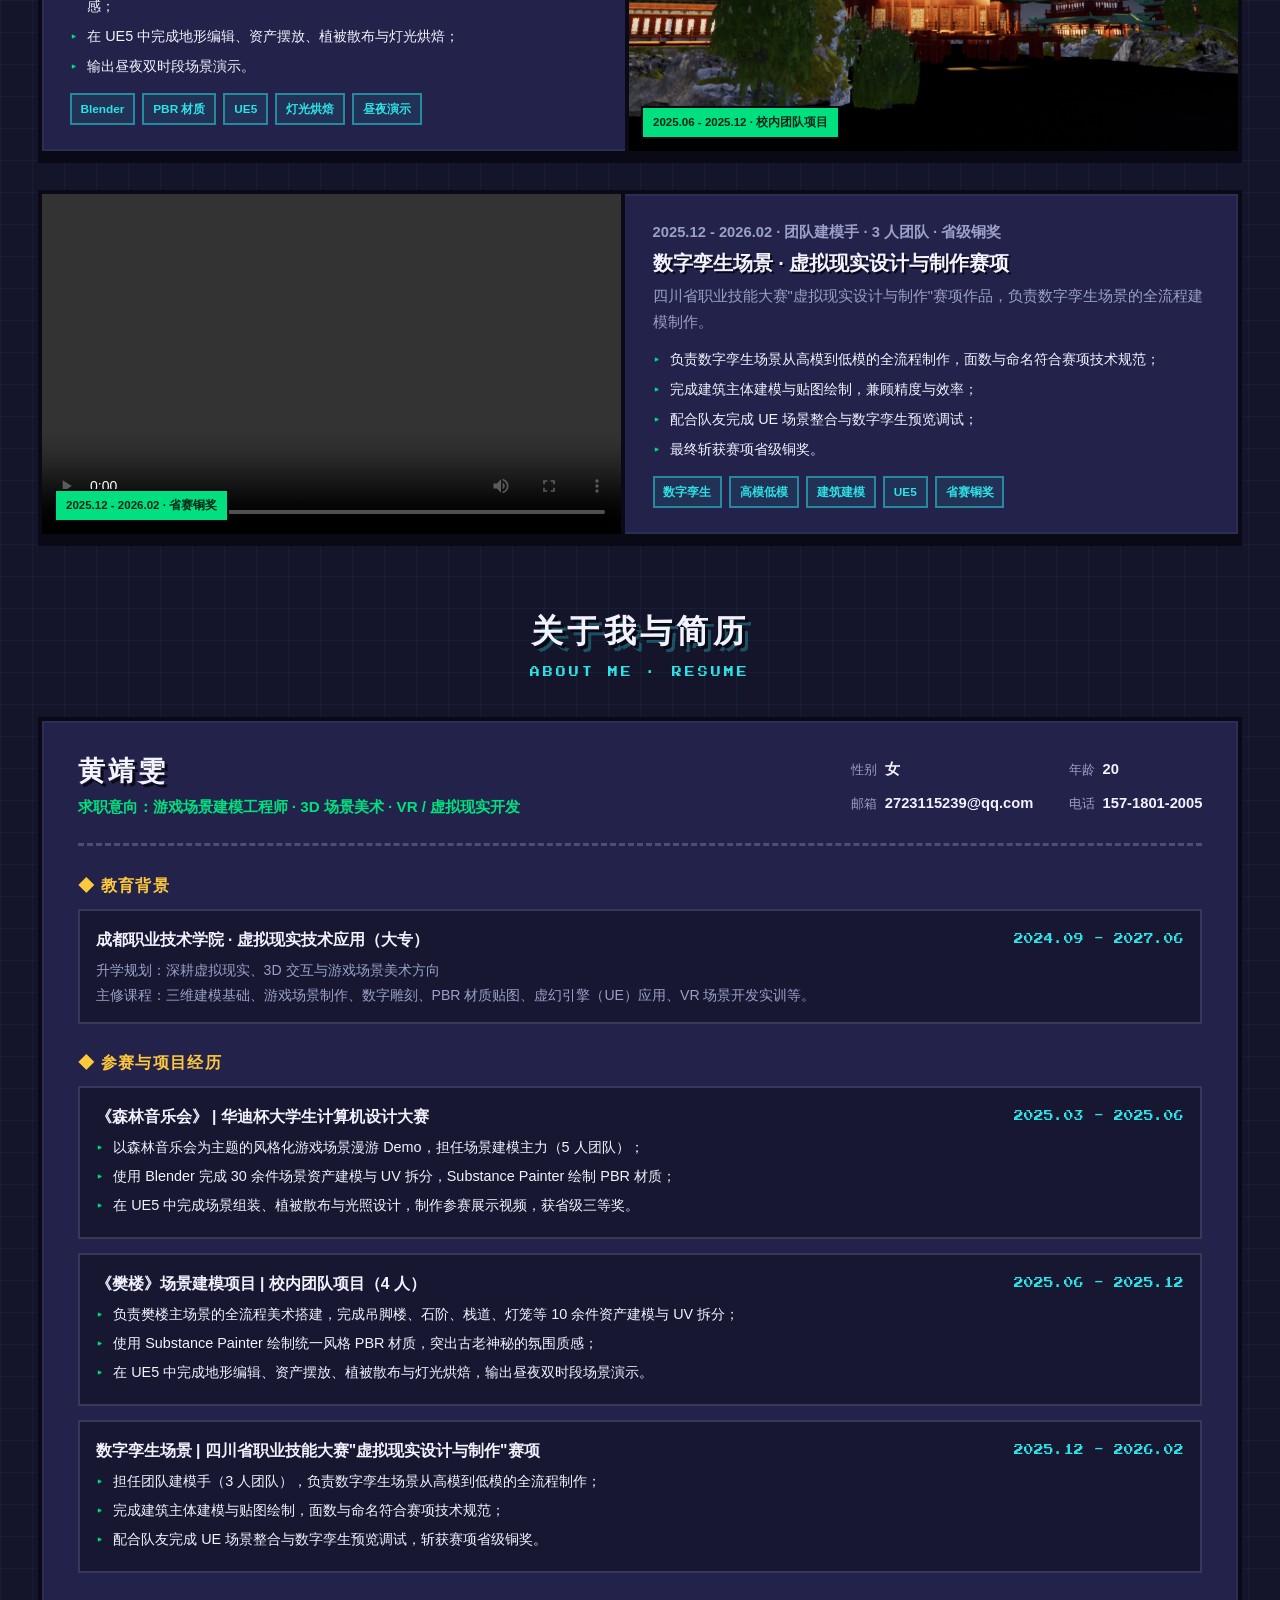
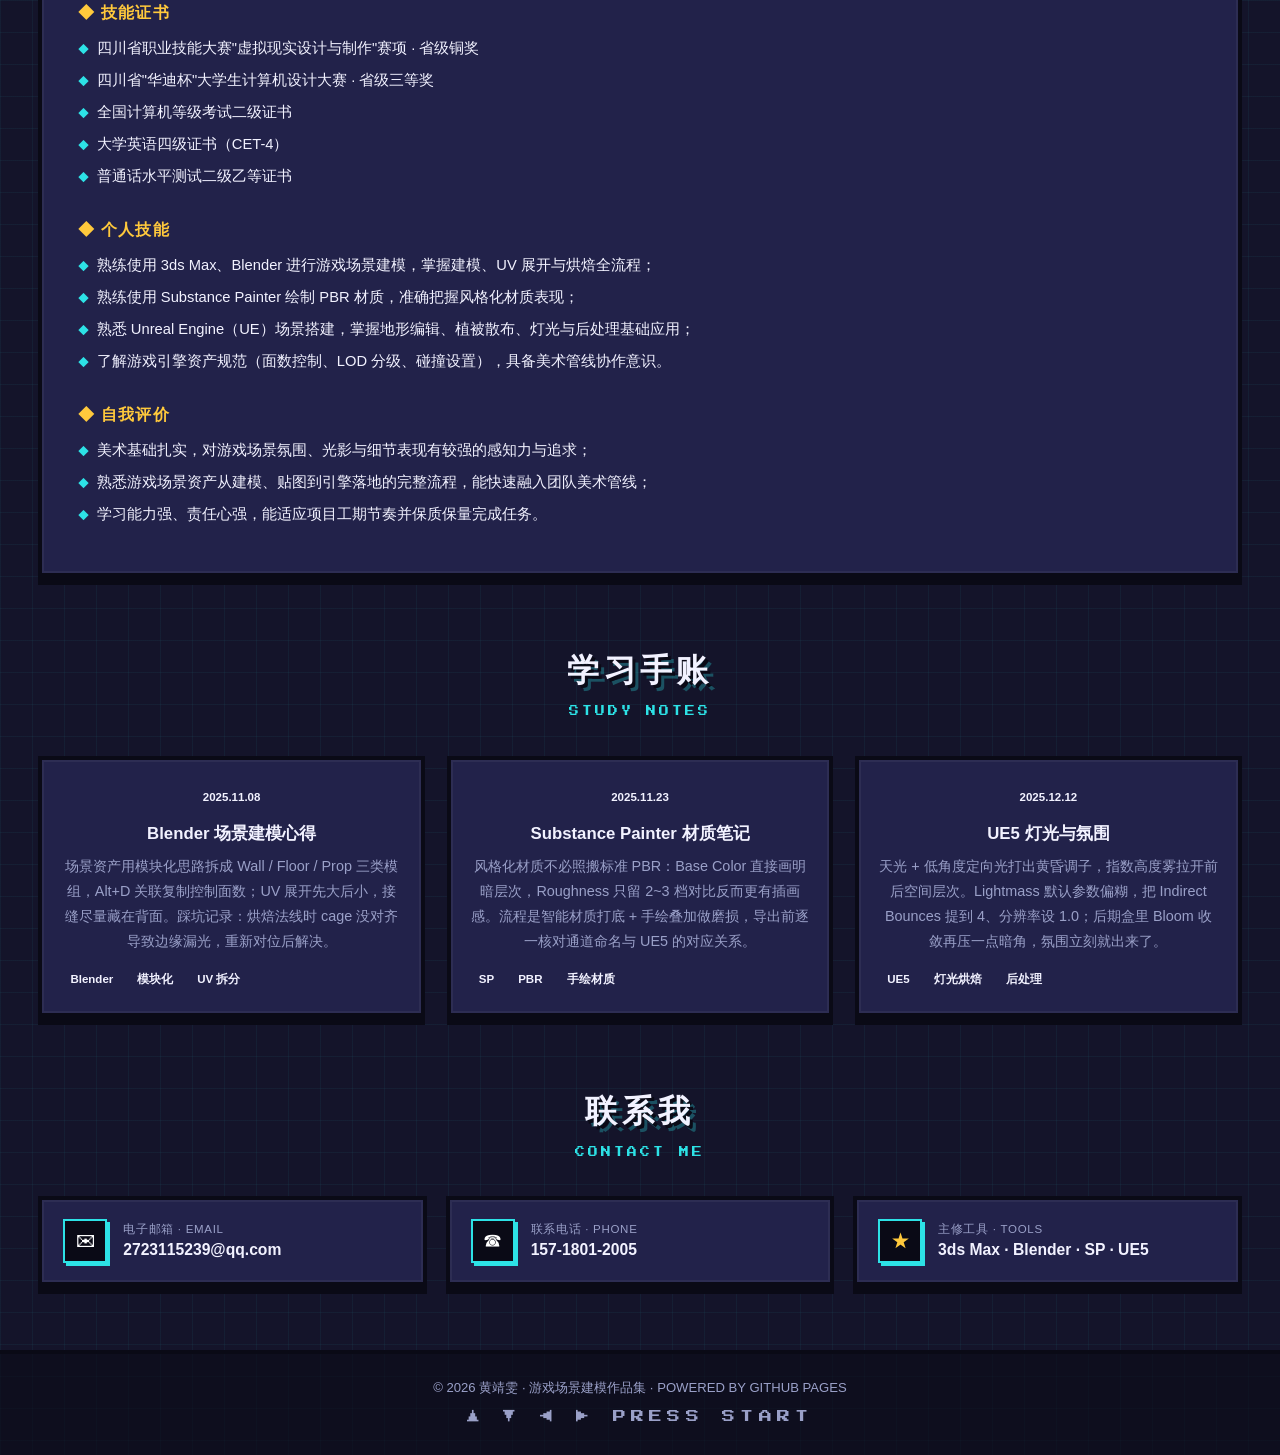
==== commit dbe70a77: "Add non-interactive animated background decor (clouds, stars, meteor, fireflies, motes, grass), css " ====
--- a/index.html
+++ b/index.html
@@ -15,10 +15,23 @@
   <link rel="preconnect" href="https://fonts.googleapis.com">
   <link rel="preconnect" href="https://fonts.gstatic.com" crossorigin>
   <link href="https://fonts.googleapis.com/css2?family=Press+Start+2P&display=swap" rel="stylesheet">
-  <link rel="stylesheet" href="styles.css?v=4">
+  <link rel="stylesheet" href="styles.css?v=5">
 </head>
 <body>
   <div class="scanlines" aria-hidden="true"></div>
+
+  <!-- ===== 动态背景装饰（纯视觉，不响应点击，不遮挡内容） ===== -->
+  <div class="bg-fx" aria-hidden="true">
+    <i class="bf-cloud c1"></i><i class="bf-cloud c2"></i><i class="bf-cloud c3"></i>
+    <i class="bf-star s1"></i><i class="bf-star s2"></i><i class="bf-star s3"></i>
+    <i class="bf-star s4"></i><i class="bf-star s5"></i><i class="bf-star s6"></i>
+    <i class="bf-meteor"></i>
+    <i class="bf-fly f1"></i><i class="bf-fly f2"></i><i class="bf-fly f3"></i>
+    <i class="bf-fly f4"></i><i class="bf-fly f5"></i>
+    <i class="bf-mote m1"></i><i class="bf-mote m2"></i><i class="bf-mote m3"></i>
+    <i class="bf-mote m4"></i><i class="bf-mote m5"></i><i class="bf-mote m6"></i>
+    <div class="bf-grass"></div>
+  </div>
 
   <!-- ===== 页眉 ===== -->
   <header class="site-header">
--- a/styles.css
+++ b/styles.css
@@ -311,6 +311,55 @@
   .r-line time { align-self: flex-start; }
 }
 
+/* ---------- 动态背景装饰（纯视觉：z 0 在正文之下，整层禁点击） ---------- */
+.bg-fx { position: fixed; inset: 0; z-index: 0; pointer-events: none; overflow: hidden; }
+.bg-fx i, .bg-fx div { position: absolute; display: block; }
+
+.bf-cloud { width: 34px; height: 12px; background: rgba(238,247,255,.12); box-shadow: 34px -10px 0 6px rgba(238,247,255,.12), 14px -17px 0 8px rgba(238,247,255,.12); animation: bfdrift linear infinite; }
+.bf-cloud.c1 { top: 14%; left: -160px; animation-duration: 55s; }
+.bf-cloud.c2 { top: 30%; left: -160px; transform: scale(.65); animation-duration: 78s; animation-delay: -30s; }
+.bf-cloud.c3 { top: 6%; left: -160px; transform: scale(1.3); animation-duration: 66s; animation-delay: -48s; }
+@keyframes bfdrift { from { left: -160px; } to { left: 105%; } }
+
+.bf-star { width: 5px; height: 5px; background: rgba(255,255,255,.55); box-shadow: 5px 0 0 rgba(255,255,255,.55), -5px 0 0 rgba(255,255,255,.55), 0 5px 0 rgba(255,255,255,.55), 0 -5px 0 rgba(255,255,255,.55); animation: bftw 2.4s steps(2) infinite; }
+.bf-star.s1 { top: 10%; left: 8%; }
+.bf-star.s2 { top: 20%; right: 14%; animation-delay: .4s; }
+.bf-star.s3 { top: 42%; left: 4%; animation-delay: .9s; }
+.bf-star.s4 { top: 55%; right: 5%; animation-delay: 1.3s; }
+.bf-star.s5 { top: 5%; left: 44%; animation-delay: 1.7s; }
+.bf-star.s6 { top: 68%; left: 88%; animation-delay: .7s; }
+@keyframes bftw { 50% { opacity: .2; } }
+
+.bf-meteor { top: 3%; right: -80px; width: 64px; height: 3px; background: linear-gradient(270deg, rgba(255,255,255,.85), transparent); transform: rotate(-30deg); opacity: 0; animation: bfshoot 11s linear infinite; animation-delay: 4s; }
+@keyframes bfshoot { 0% { opacity: 0; } 1.5% { opacity: 1; } 5% { transform: rotate(-30deg) translateX(-70vw); opacity: 0; } 100% { opacity: 0; } }
+
+.bf-fly { width: 6px; height: 6px; background: #7ef0c2; box-shadow: 0 0 10px 3px rgba(126,240,194,.4); opacity: .5; animation: bffloat 6s ease-in-out infinite alternate, bfglow 2.2s steps(3) infinite; }
+.bf-fly.f1 { bottom: 12%; left: 6%; }
+.bf-fly.f2 { bottom: 8%; left: 30%; animation-duration: 7.5s, 2.8s; animation-delay: -2s, .5s; }
+.bf-fly.f3 { bottom: 15%; right: 22%; animation-duration: 5.4s, 2s; animation-delay: -3.5s, 1s; }
+.bf-fly.f4 { bottom: 6%; right: 8%; animation-duration: 8s, 2.6s; animation-delay: -1s, .2s; }
+.bf-fly.f5 { bottom: 18%; left: 60%; animation-duration: 6.8s, 2.4s; animation-delay: -4s, .8s; }
+@keyframes bffloat { to { transform: translateY(-34px); } }
+@keyframes bfglow { 50% { opacity: .15; } }
+
+.bf-mote { width: 5px; height: 5px; background: rgba(200,220,255,.15); animation: bffall linear infinite; }
+.bf-mote.m1 { left: 12%; animation-duration: 18s; }
+.bf-mote.m2 { left: 34%; animation-duration: 24s; animation-delay: -6s; }
+.bf-mote.m3 { left: 55%; animation-duration: 16s; animation-delay: -11s; }
+.bf-mote.m4 { left: 72%; animation-duration: 26s; animation-delay: -3s; }
+.bf-mote.m5 { left: 86%; animation-duration: 20s; animation-delay: -14s; }
+.bf-mote.m6 { left: 46%; animation-duration: 22s; animation-delay: -18s; }
+@keyframes bffall { from { top: -4%; } to { top: 104%; } }
+
+.bf-grass { left: 0; right: 0; bottom: 0; height: 26px; background:
+  linear-gradient(45deg, transparent 33%, #1c7a3d 33% 66%, transparent 66%) 0 0/14px 100%,
+  linear-gradient(-45deg, transparent 33%, #1c7a3d 33% 66%, transparent 66%) 7px 0/14px 100%,
+  #144f28; opacity: .5; }
+
+@media (prefers-reduced-motion: reduce) {
+  .bg-fx i { animation: none !important; }
+}
+
 /* ---------- 作品媒体与学习手账 ---------- */
 .work-media video.media-real,
 .work-media img.media-real { width: 100%; height: 100%; object-fit: cover; display: block; background: #0c0c18; }
@@ -326,7 +375,7 @@
 /* ---------- 打印（导出简历） ---------- */
 @media print {
   body { background: #fff; color: #111; background-image: none; }
-  .scanlines, .site-header, .mobile-menu, .car-btn, .dots, .site-footer, .nav-cta { display: none !important; }
+  .scanlines, .bg-fx, .site-header, .mobile-menu, .car-btn, .dots, .site-footer, .nav-cta { display: none !important; }
   .scene, .slide-img { display: none; }
   .pixel-box, .r-item { box-shadow: none; border-color: #999; background: #fff; }
   .resume-card { border: 2px solid #333; }
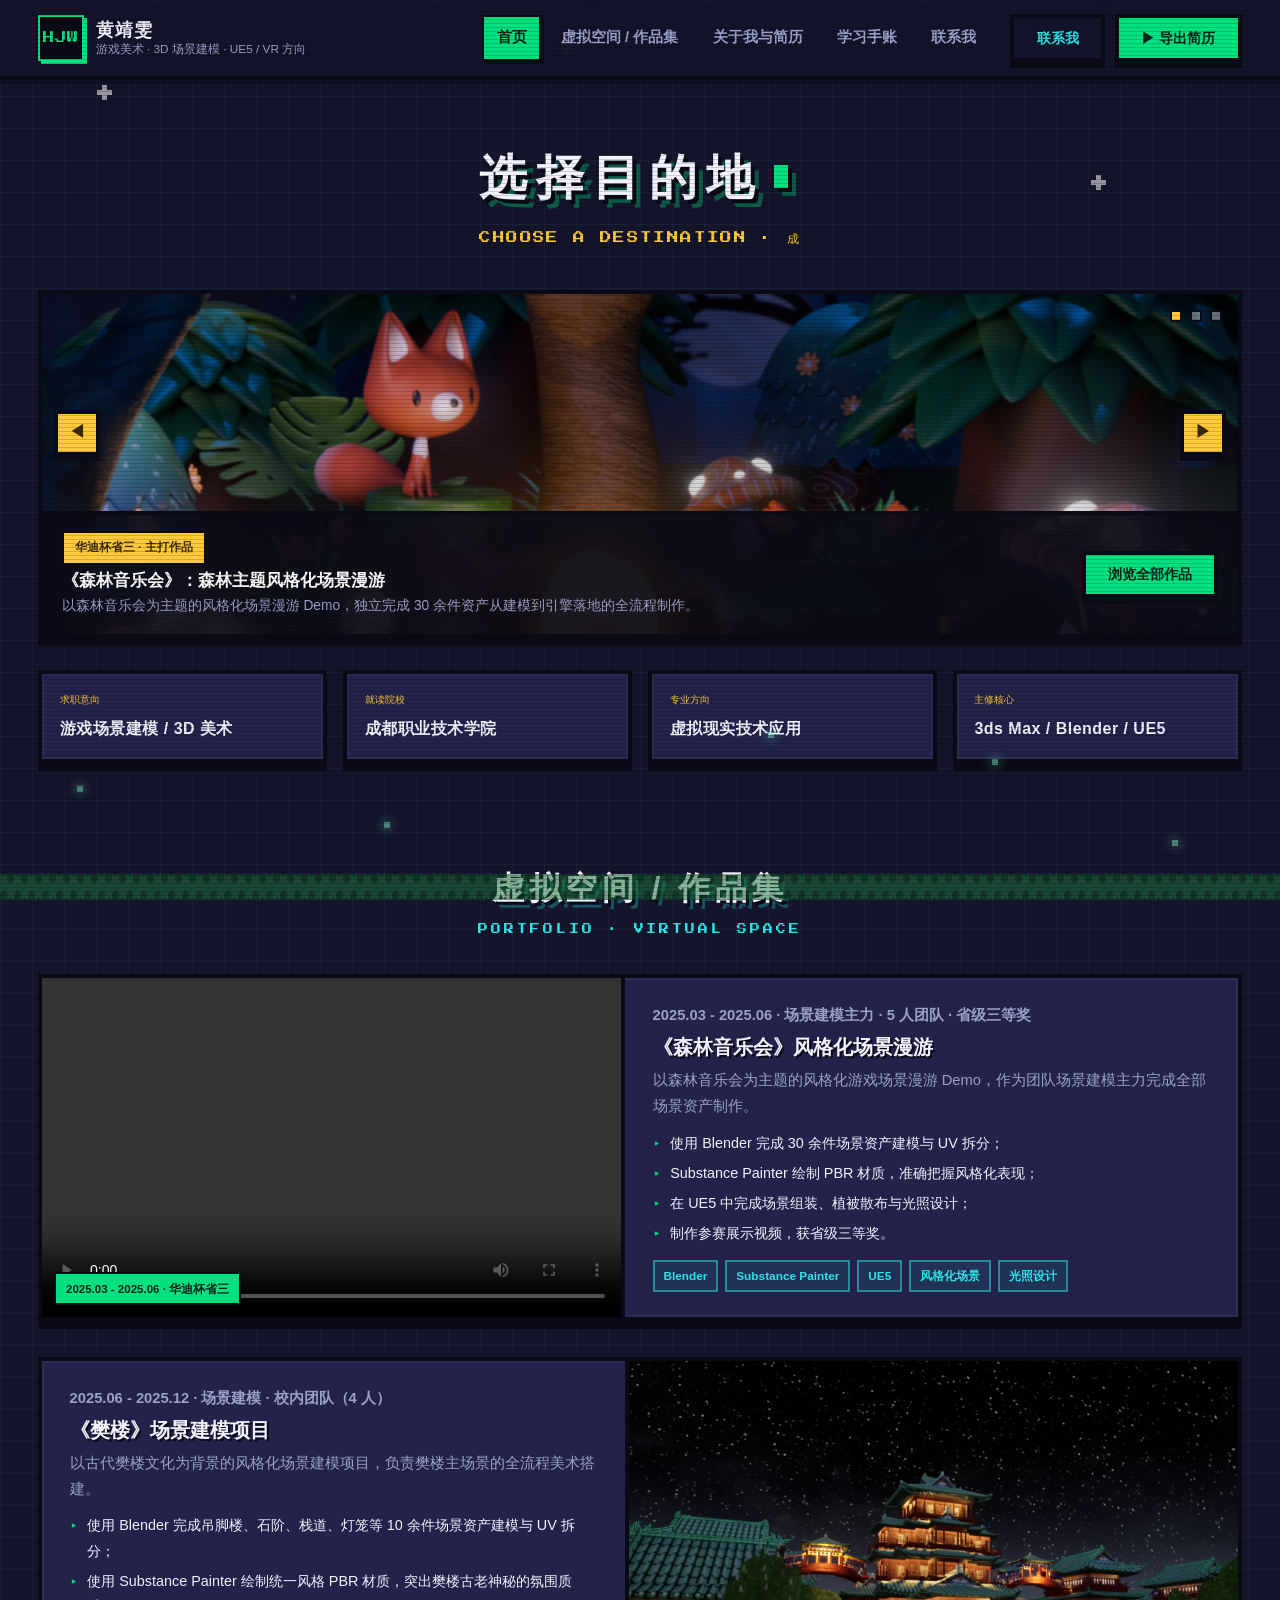
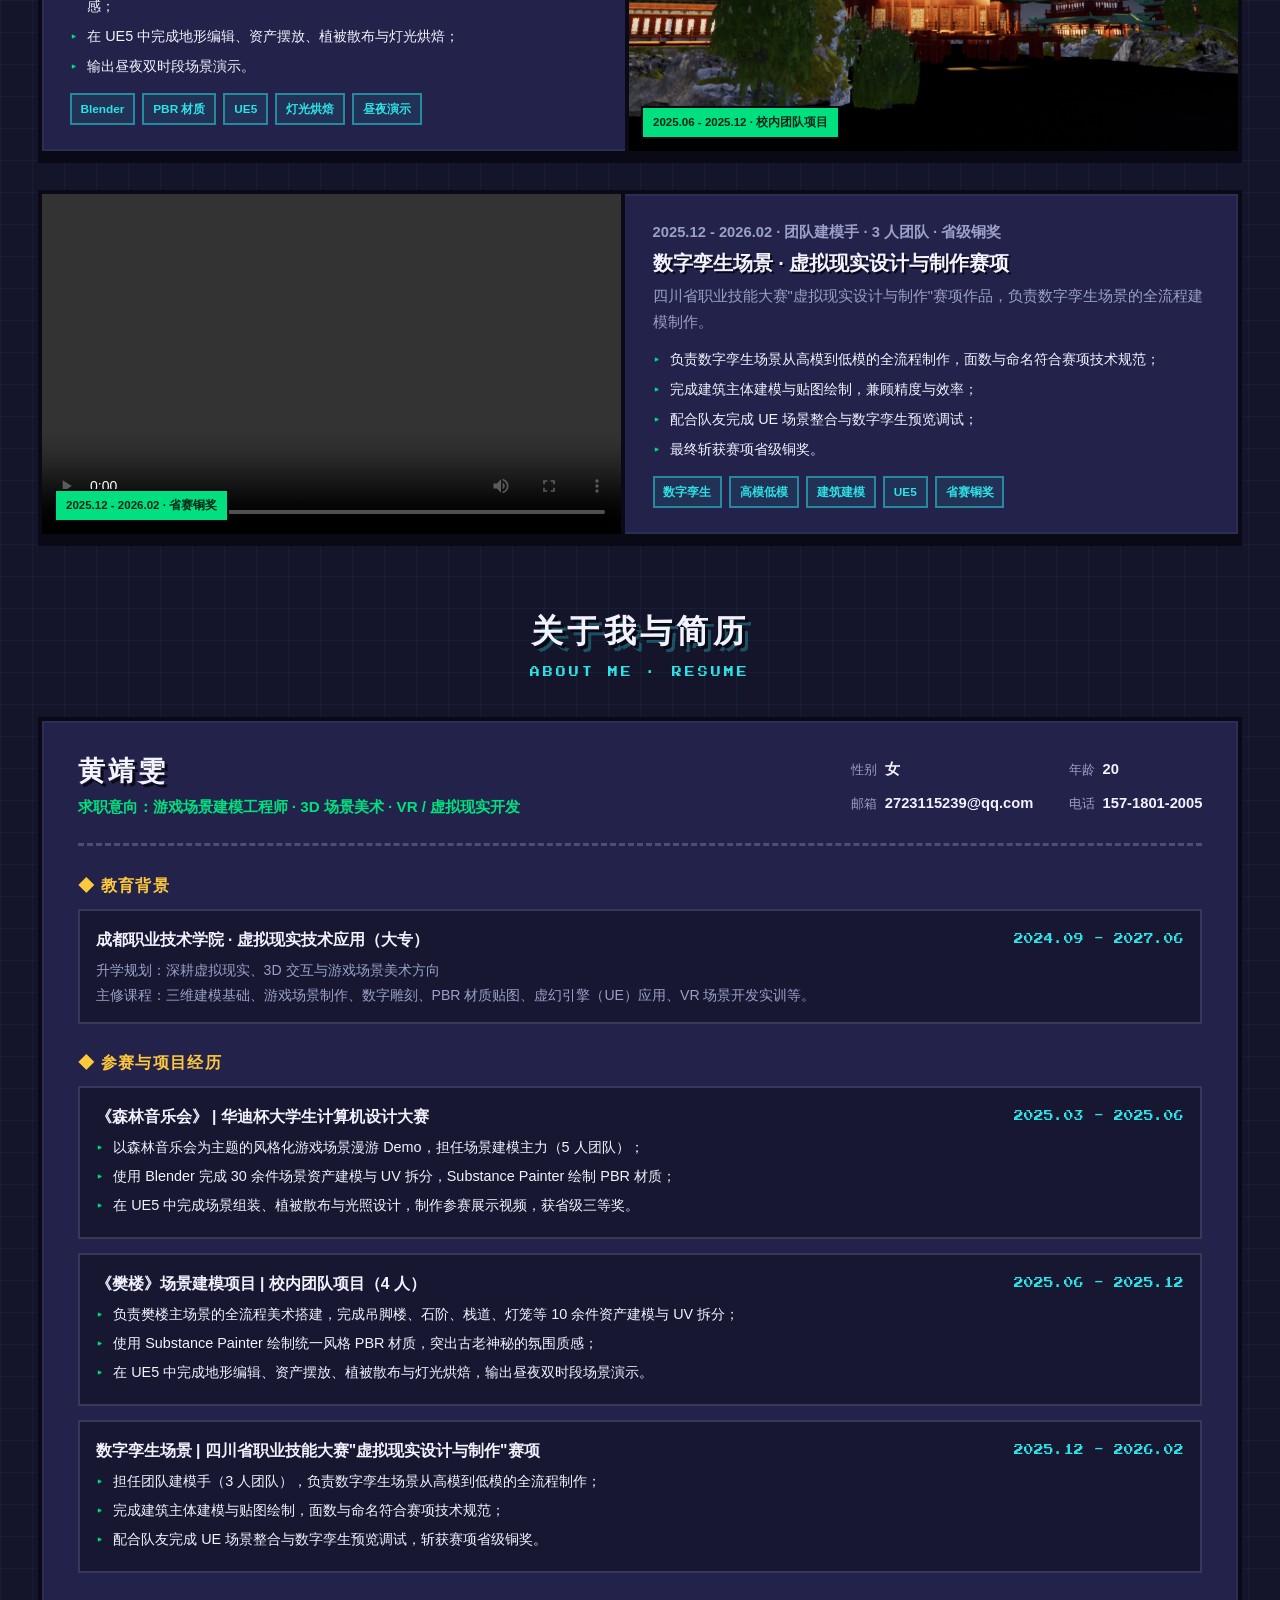
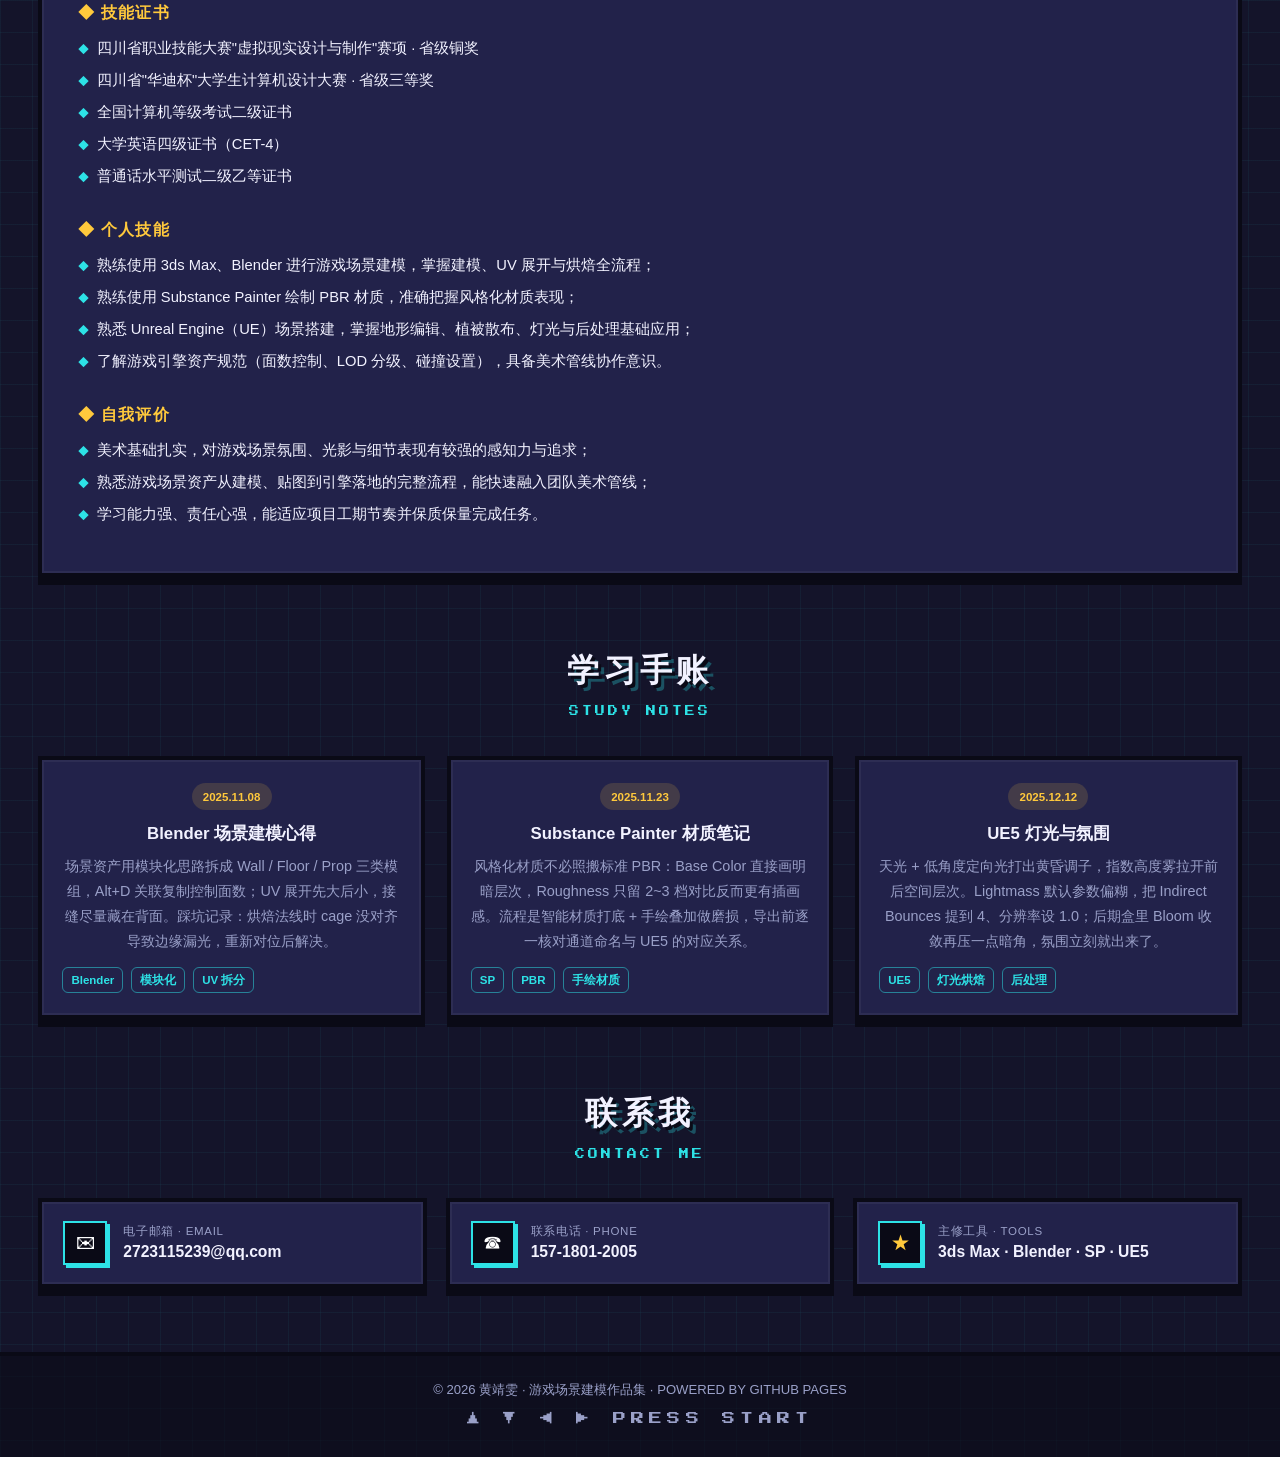
==== commit 11ff902b: "Inline CSS into HTML to bypass Cloudflare query-cache issue, fix note colors" ====
--- a/index.html
+++ b/index.html
@@ -15,7 +15,397 @@
   <link rel="preconnect" href="https://fonts.googleapis.com">
   <link rel="preconnect" href="https://fonts.gstatic.com" crossorigin>
   <link href="https://fonts.googleapis.com/css2?family=Press+Start+2P&display=swap" rel="stylesheet">
-  <link rel="stylesheet" href="styles.css?v=5">
+  <style>
+/* =========================================================
+   黄靖雯 · 游戏场景建模作品集 — 像素电子游戏风格
+   设计语言：8-bit 深夜蓝底 × 电光绿/金/青，阶梯像素边框，扫描线 CRT
+   ========================================================= */
+
+/* ---------- Tokens ---------- */
+:root {
+  --bg: #14142a;
+  --bg2: #1c1c38;
+  --card: #22224a;
+  --ink: #f2f2ff;
+  --muted: #9aa0c8;
+  --pixel-line: #0a0a16;
+  --green: #00e07f;
+  --gold: #ffc93c;
+  --cyan: #2de2e6;
+  --pink: #ff6ac1;
+  --red: #ff5a5a;
+  --px: 4px;
+  --font: "PingFang SC", "Hiragino Sans GB", "Microsoft YaHei", sans-serif;
+  --font-pixel: "Press Start 2P", "Courier New", monospace;
+}
+
+/* ---------- Reset ---------- */
+*, *::before, *::after { box-sizing: border-box; margin: 0; padding: 0; }
+html { scroll-behavior: smooth; scroll-padding-top: 96px; }
+body {
+  font-family: var(--font);
+  background: var(--bg);
+  color: var(--ink);
+  line-height: 1.75;
+  font-size: 16px;
+  overflow-x: hidden;
+  background-image:
+    linear-gradient(rgba(45,226,230,.05) 1px, transparent 1px),
+    linear-gradient(90deg, rgba(45,226,230,.05) 1px, transparent 1px);
+  background-size: 32px 32px;
+}
+img { max-width: 100%; display: block; }
+a { color: inherit; text-decoration: none; }
+ul, ol { list-style: none; }
+button { font-family: inherit; cursor: pointer; border: none; background: none; color: inherit; }
+h1, h2, h3, h4 { line-height: 1.3; font-weight: 800; }
+::selection { background: var(--green); color: #08131a; }
+
+/* CRT 扫描线 */
+.scanlines {
+  position: fixed; inset: 0; z-index: 99; pointer-events: none;
+  background: repeating-linear-gradient(0deg, rgba(0,0,0,.16) 0 1px, transparent 1px 4px);
+  mix-blend-mode: multiply;
+}
+
+/* ---------- 像素盒 ---------- */
+.pixel-box {
+  background: var(--card);
+  border: var(--px) solid var(--pixel-line);
+  box-shadow: 0 8px 0 var(--pixel-line), inset 0 0 0 2px rgba(255,255,255,.05);
+}
+
+/* ---------- 按钮 ---------- */
+.btn {
+  display: inline-flex; align-items: center; justify-content: center; gap: .5rem;
+  padding: .78rem 1.4rem; border-radius: 0;
+  font-size: .9rem; font-weight: 800; line-height: 1; white-space: nowrap;
+  border: var(--px) solid var(--pixel-line);
+  box-shadow: 0 6px 0 var(--pixel-line);
+  transition: transform .08s steps(2), box-shadow .08s steps(2);
+  user-select: none;
+}
+.btn:active { transform: translateY(6px); box-shadow: 0 0 0 var(--pixel-line); }
+.btn-primary { background: var(--green); color: #06251a; }
+.btn-primary:hover { background: #00f28a; }
+.btn-line { background: transparent; color: var(--cyan); box-shadow: 0 6px 0 var(--pixel-line); }
+.btn-line:hover { background: rgba(45,226,230,.12); }
+
+/* ---------- 页眉 ---------- */
+.site-header {
+  position: sticky; top: 0; z-index: 50;
+  background: rgba(20,20,42,.96);
+  border-bottom: var(--px) solid var(--pixel-line);
+  box-shadow: 0 4px 0 rgba(10,10,22,.55);
+}
+.nav-wrap {
+  width: min(1240px, 94%); margin: 0 auto;
+  display: flex; align-items: center; gap: 1.2rem;
+  min-height: 76px; flex-wrap: wrap; padding: .5rem 0;
+}
+.brand { display: inline-flex; align-items: center; gap: .7rem; }
+.avatar {
+  display: inline-flex; align-items: center; justify-content: center;
+  width: 46px; height: 46px; flex: none;
+  background: var(--pixel-line); color: var(--green);
+  border: 2px solid var(--green);
+  box-shadow: 3px 3px 0 var(--green);
+  font-family: var(--font-pixel); font-size: .7rem; letter-spacing: 1px;
+}
+.brand-text { display: flex; flex-direction: column; line-height: 1.3; }
+.brand-text strong { font-size: 1.1rem; letter-spacing: .06em; }
+.brand-text small { color: var(--muted); font-size: .74rem; }
+.nav-links { display: flex; gap: .3rem; margin-left: auto; }
+.nav-links a {
+  padding: .5rem .8rem; font-size: .92rem; font-weight: 700; color: var(--muted);
+  border: 2px solid transparent;
+}
+.nav-links a:hover { color: var(--ink); }
+.nav-links a.active {
+  color: #06251a; background: var(--green);
+  border-color: var(--pixel-line);
+  box-shadow: 3px 3px 0 var(--pixel-line);
+}
+.nav-cta { display: flex; gap: .6rem; }
+.nav-toggle { display: none; width: 44px; height: 40px; flex-direction: column; justify-content: center; align-items: center; gap: 5px; border: 2px solid var(--muted); }
+.nav-toggle span { width: 20px; height: 3px; background: var(--ink); }
+.mobile-menu { display: none; flex-direction: column; gap: .5rem; padding: .8rem 4% 1rem; border-top: 2px dashed var(--muted); }
+.mobile-menu a { padding: .6rem .2rem; font-weight: 700; border-bottom: 1px dashed rgba(154,160,200,.3); }
+.mobile-menu .btn { align-self: flex-start; margin-top: .4rem; }
+.mobile-menu.open { display: flex; }
+
+/* ---------- 首页 ---------- */
+.hero { width: min(1240px, 94%); margin: 0 auto; padding: 4.2rem 0 3rem; text-align: center; }
+.hero-title {
+  font-size: clamp(1.8rem, 4.6vw, 3rem); letter-spacing: .18em;
+  text-shadow: 4px 4px 0 var(--pixel-line), 8px 8px 0 rgba(0,224,127,.35);
+}
+.cursor { color: var(--green); animation: blink 1s steps(1) infinite; margin-left: 6px; }
+@keyframes blink { 50% { opacity: 0; } }
+.hero-sub { margin: 1.1rem 0 2.2rem; color: var(--gold); font-family: var(--font-pixel); font-size: clamp(.58rem, 1.4vw, .72rem); letter-spacing: .12em; line-height: 1.9; min-height: 2.4em; }
+
+/* 轮播 */
+.carousel { position: relative; overflow: hidden; text-align: left; }
+.slides { display: flex; transition: transform .45s steps(10); }
+.slide { min-width: 100%; position: relative; }
+
+/* ---- 像素场景（纯 CSS 绘制） ---- */
+.scene { height: 340px; position: relative; overflow: hidden; }
+.scene i { position: absolute; display: block; }
+.slide-img { display: block; width: 100%; height: 340px; object-fit: cover; }
+
+.scene-valley {
+  background: linear-gradient(#0e2a52 0 18%, #16537e 18% 34%, #2a7fb0 34% 52%, #57b7d8 52% 68%, #8fd9b0 68% 76%, #3fae62 76% 100%);
+}
+.mtn { bottom: 24%; width: 56%; height: 46%; }
+.mtn.m1 { left: -6%; background: #2f6f96; clip-path: polygon(0 100%, 0 64%, 7% 64%, 7% 50%, 14% 50%, 14% 36%, 22% 36%, 26% 46%, 32% 46%, 36% 58%, 42% 58%, 46% 72%, 52% 72%, 56% 84%, 100% 84%, 100% 100%); }
+.mtn.m2 { right: -4%; width: 62%; background: #3c86b4; clip-path: polygon(0 100%, 0 78%, 8% 78%, 12% 62%, 18% 62%, 22% 46%, 30% 46%, 36% 30%, 42% 30%, 46% 42%, 52% 42%, 56% 56%, 64% 56%, 68% 70%, 78% 70%, 82% 82%, 100% 82%, 100% 100%); }
+.mtn.m3 { left: 30%; width: 44%; bottom: 20%; height: 40%; background: #57b7d8; clip-path: polygon(0 100%, 0 70%, 10% 70%, 14% 52%, 22% 52%, 28% 34%, 36% 34%, 42% 48%, 50% 48%, 54% 62%, 62% 62%, 66% 76%, 100% 76%, 100% 100%); }
+.tree { width: 6px; height: 6px; bottom: 15%; left: 8%; background: #1c7a3d;
+  box-shadow: 6px 0 0 #1c7a3d, 12px 0 0 #1c7a3d, -6px 6px 0 #1c7a3d, 0 6px 0 #1c7a3d, 6px 6px 0 #1c7a3d, 12px 6px 0 #1c7a3d, 18px 6px 0 #1c7a3d, -6px 12px 0 #1c7a3d, 0 12px 0 #1c7a3d, 6px 12px 0 #1c7a3d, 12px 12px 0 #1c7a3d, 18px 12px 0 #1c7a3d, 0 18px 0 #7a4a21, 6px 18px 0 #7a4a21, 6px 24px 0 #7a4a21; }
+.tree.t2 { left: auto; right: 14%; bottom: 12%; transform: scale(1.4); transform-origin: bottom; }
+.tree.t3 { left: 42%; bottom: 10%; transform: scale(1.1); transform-origin: bottom; }
+.coin { width: 15px; height: 15px; background: var(--gold); border: 2px solid #7a5a00; box-shadow: inset -3px -3px 0 rgba(0,0,0,.25), inset 3px 3px 0 #ffe9a0; animation: coinflip 1.4s steps(4) infinite; }
+.coin.c1 { top: 16%; left: 24%; }
+.coin.c2 { top: 26%; right: 20%; }
+@keyframes coinflip { 0%,100% { transform: scaleX(1); } 50% { transform: scaleX(.25); } }
+.star { width: 7px; height: 7px; background: #fff; box-shadow: 7px 0 0 #fff, -7px 0 0 #fff, 0 7px 0 #fff, 0 -7px 0 #fff; animation: twinkle 1.6s steps(2) infinite; }
+.star.s1 { top: 12%; right: 34%; }
+.star.s2 { top: 14%; left: 30%; }
+.star.s3 { top: 10%; right: 26%; animation-delay: .5s; }
+@keyframes twinkle { 50% { opacity: .25; } }
+.cloud { width: 26px; height: 10px; background: #eef7ff; box-shadow: 26px -8px 0 4px #eef7ff, 10px -14px 0 6px #eef7ff; opacity: .9; }
+.cloud.k1 { top: 14%; left: 8%; animation: drift 14s linear infinite; }
+.cloud.k2 { top: 24%; right: 6%; animation: drift 18s linear infinite reverse; }
+@keyframes drift { 50% { transform: translateX(40px); } }
+
+.scene-fanlou { background: linear-gradient(#0b1030 0 40%, #141a44 40% 70%, #1c2160 70% 100%); }
+.moon { top: 12%; right: 16%; width: 44px; height: 44px; background: #ffe9a0; box-shadow: 0 0 0 6px rgba(255,233,160,.18), 0 0 30px 8px rgba(255,233,160,.25); clip-path: polygon(0 0, 100% 0, 100% 35%, 55% 35%, 55% 100%, 0 100%); }
+.roof { bottom: 20%; left: 50%; transform: translateX(-50%); width: 66%; height: 34%; background: #a03040; clip-path: polygon(0 100%, 0 55%, 10% 55%, 14% 30%, 24% 30%, 28% 0, 72% 0, 76% 30%, 86% 30%, 90% 55%, 100% 55%, 100% 100%); }
+.roof::after { content: ""; position: absolute; inset: auto 0 -8px 0; height: 8px; background: #701f2c; }
+.tower { bottom: 20%; left: 50%; transform: translateX(-50%); width: 46%; height: 26%; background: #3a2a2e;
+  background-image: repeating-linear-gradient(90deg, transparent 0 14px, #ffcf6b 14px 26px, transparent 26px 40px),
+    repeating-linear-gradient(0deg, transparent 0 18px, #3a2a2e 18px 30px);
+  background-blend-mode: normal; border: 3px solid #241a1e; }
+.lantern { width: 12px; height: 12px; background: var(--red); box-shadow: 0 0 14px 4px rgba(255,90,90,.55); animation: sway 3s ease-in-out infinite; transform-origin: top; }
+.lantern.l1 { top: 44%; left: 26%; }
+.lantern.l2 { top: 44%; right: 26%; animation-delay: .8s; }
+@keyframes sway { 0%,100% { transform: rotate(-6deg); } 50% { transform: rotate(6deg); } }
+
+.scene-twin { background: linear-gradient(#071b2e 0 45%, #0a2a44 45% 100%); }
+.grid-floor { bottom: 0; left: -30%; width: 160%; height: 55%; transform: perspective(320px) rotateX(58deg); transform-origin: bottom;
+  background:
+    repeating-linear-gradient(90deg, rgba(45,226,230,.5) 0 2px, transparent 2px 44px),
+    repeating-linear-gradient(0deg, rgba(45,226,230,.4) 0 2px, transparent 2px 34px);
+  animation: gridmove 1.6s linear infinite; }
+@keyframes gridmove { to { background-position: 0 34px; } }
+.cube { border: 3px solid var(--cyan); box-shadow: inset 0 0 0 2px rgba(45,226,230,.25), 0 0 18px rgba(45,226,230,.35); background: rgba(45,226,230,.08); animation: floaty 3s steps(6) infinite; }
+.cube.q1 { width: 54px; height: 54px; left: 22%; top: 20%; }
+.cube.q2 { width: 34px; height: 34px; left: 55%; top: 34%; animation-delay: .5s; }
+.cube.q3 { width: 44px; height: 44px; right: 12%; top: 14%; animation-delay: 1s; }
+@keyframes floaty { 0%,100% { transform: translateY(0); } 50% { transform: translateY(-14px); } }
+
+/* 轮播文案 */
+.caption {
+  position: absolute; inset: auto 0 0 0;
+  background: rgba(10,10,22,.92); border-top: var(--px) solid var(--pixel-line);
+  padding: 1rem 1.2rem; display: flex; align-items: center; justify-content: space-between; gap: 1rem;
+}
+.caption h3 { font-size: 1.05rem; margin: .3rem 0 .15rem; color: #fff; }
+.caption p { color: var(--muted); font-size: .86rem; max-width: 640px; }
+.tag { display: inline-block; padding: .3rem .7rem; background: var(--gold); color: #3a2a00; font-size: .74rem; font-weight: 800; border: 2px solid var(--pixel-line); }
+.car-btn {
+  position: absolute; top: 34%; z-index: 5;
+  width: 46px; height: 46px; background: var(--gold); color: #3a2a00;
+  border: var(--px) solid var(--pixel-line); box-shadow: 0 5px 0 var(--pixel-line);
+  font-size: 1rem; font-weight: 800;
+}
+.car-btn:active { transform: translateY(5px); box-shadow: none; }
+.car-btn.prev { left: 12px; }
+.car-btn.next { right: 12px; }
+.dots { position: absolute; top: 16px; right: 16px; display: flex; gap: 8px; z-index: 5; }
+.dots button { width: 12px; height: 12px; background: rgba(255,255,255,.4); border: 2px solid var(--pixel-line); }
+.dots button.on { background: var(--gold); }
+
+/* 信息卡 */
+.quick-facts { display: grid; grid-template-columns: repeat(4, 1fr); gap: 1rem; margin-top: 2rem; }
+.fact { padding: 1rem 1.1rem; text-align: left; }
+.fact small { display: block; color: var(--gold); font-family: var(--font-pixel); font-size: .6rem; margin-bottom: .5rem; }
+.fact strong { font-size: 1rem; letter-spacing: .03em; }
+
+/* ---------- 通用区块 ---------- */
+.section { width: min(1240px, 94%); margin: 0 auto; padding: 3.6rem 0 1rem; text-align: center; }
+.sec-title { font-size: clamp(1.4rem, 3vw, 2rem); letter-spacing: .14em; text-shadow: 3px 3px 0 var(--pixel-line), 6px 6px 0 rgba(45,226,230,.3); }
+.sec-sub { margin: .7rem 0 2.2rem; color: var(--cyan); font-family: var(--font-pixel); font-size: .62rem; letter-spacing: .3em; }
+
+/* ---------- 作品集 ---------- */
+.work-list { display: flex; flex-direction: column; gap: 2.2rem; text-align: left; }
+.work-card { display: grid; grid-template-columns: 1fr 1.05fr; overflow: hidden; }
+.work-card .scene { height: 100%; min-height: 300px; }
+.work-card.rev .work-media { order: 2; }
+.work-media { position: relative; border-right: var(--px) solid var(--pixel-line); }
+.work-card.rev .work-media { border-right: none; border-left: var(--px) solid var(--pixel-line); }
+.work-badge { position: absolute; left: 12px; bottom: 12px; background: var(--green); color: #06251a; font-size: .72rem; font-weight: 800; padding: .28rem .6rem; border: 2px solid var(--pixel-line); }
+.work-body { padding: 1.6rem 1.7rem; }
+.work-meta { color: var(--gold); font-size: .8rem; font-weight: 700; margin-bottom: .3rem; }
+.work-body h3 { font-size: 1.25rem; margin-bottom: .5rem; text-shadow: 2px 2px 0 var(--pixel-line); }
+.work-body > p { color: var(--muted); font-size: .92rem; }
+.work-body ul { margin: .7rem 0 .9rem; }
+.work-body li { position: relative; padding-left: 1.1rem; font-size: .9rem; color: var(--ink); margin-bottom: .3rem; }
+.work-body li::before { content: "▸"; position: absolute; left: 0; color: var(--green); }
+.tags { display: flex; flex-wrap: wrap; gap: .45rem; }
+.tags span { padding: .22rem .55rem; font-size: .74rem; font-weight: 700; color: var(--cyan); border: 2px solid rgba(45,226,230,.5); background: rgba(45,226,230,.08); }
+
+/* ---------- 简历 ---------- */
+.resume-card { text-align: left; padding: 2rem 2.2rem 2.4rem; }
+.resume-head { display: flex; flex-wrap: wrap; justify-content: space-between; gap: 1.4rem; padding-bottom: 1.4rem; border-bottom: 3px dashed rgba(154,160,200,.35); }
+.resume-name { font-size: 1.7rem; letter-spacing: .12em; text-shadow: 3px 3px 0 var(--pixel-line); }
+.resume-intent { color: var(--green); font-weight: 700; margin-top: .4rem; font-size: .95rem; }
+.resume-info { display: grid; grid-template-columns: repeat(2, auto); gap: .5rem 2.2rem; align-content: center; }
+.resume-info div { display: flex; gap: .5rem; align-items: baseline; }
+.resume-info dt { color: var(--muted); font-size: .82rem; flex: none; }
+.resume-info dd, .resume-info a { font-weight: 700; font-size: .92rem; }
+.resume-info a:hover { color: var(--cyan); }
+.r-block { margin-top: 1.8rem; }
+.r-block h4 { color: var(--gold); font-size: 1.02rem; letter-spacing: .08em; margin-bottom: .8rem; }
+.r-item { padding: .9rem 1rem; background: rgba(10,10,22,.45); border: 2px solid rgba(154,160,200,.25); margin-bottom: .9rem; }
+.r-line { display: flex; justify-content: space-between; flex-wrap: wrap; gap: .4rem; margin-bottom: .3rem; }
+.r-line strong { font-size: .98rem; }
+.r-line time { color: var(--cyan); font-family: var(--font-pixel); font-size: .6rem; align-self: center; }
+.r-note { color: var(--muted); font-size: .88rem; }
+.r-item ul { margin-top: .2rem; }
+.r-item li { position: relative; padding-left: 1.1rem; font-size: .9rem; color: var(--ink); margin-bottom: .25rem; }
+.r-item li::before { content: "▸"; position: absolute; left: 0; color: var(--green); }
+.r-certs li { position: relative; padding-left: 1.2rem; font-size: .92rem; margin-bottom: .4rem; }
+.r-certs li::before { content: "◆"; position: absolute; left: 0; color: var(--cyan); font-size: .7rem; top: .35em; }
+
+/* ---------- 学习手账 ---------- */
+.notes-card { border: 3px dashed rgba(45,226,230,.55); background: rgba(45,226,230,.04); padding: 3rem 1.5rem; }
+.pixel-book { width: 40px; height: 34px; margin: 0 auto 1.2rem; position: relative; background: var(--pink); border: 3px solid var(--pixel-line); box-shadow: 6px 6px 0 var(--pixel-line); }
+.pixel-book i { position: absolute; top: -10px; width: 10px; height: 10px; background: var(--cyan); border: 2px solid var(--pixel-line); }
+.pixel-book i:nth-child(1) { left: 2px; background: var(--green); }
+.pixel-book i:nth-child(2) { left: 15px; background: var(--gold); }
+.pixel-book i:nth-child(3) { left: 28px; background: var(--pink); }
+.notes-card h3 { font-size: 1.1rem; margin-bottom: .5rem; }
+.notes-card p { color: var(--muted); font-size: .9rem; max-width: 560px; margin: 0 auto; }
+
+/* ---------- 联系我 ---------- */
+.contact-grid { display: grid; grid-template-columns: repeat(3, 1fr); gap: 1.2rem; }
+.contact-card { display: flex; align-items: center; gap: 1rem; padding: 1.2rem 1.3rem; text-align: left; transition: transform .1s steps(2); }
+a.contact-card:hover { transform: translate(-2px, -2px); box-shadow: 0 10px 0 var(--pixel-line); }
+.c-icon { width: 44px; height: 44px; flex: none; display: inline-flex; align-items: center; justify-content: center; background: var(--pixel-line); color: #fff; font-size: 1.2rem; border: 2px solid var(--cyan); box-shadow: 3px 3px 0 var(--cyan); }
+.i-mail::before { content: "✉"; }
+.i-phone::before { content: "☎"; }
+.i-tools::before { content: "★"; color: var(--gold); }
+.c-text { display: flex; flex-direction: column; line-height: 1.5; min-width: 0; }
+.c-text small { color: var(--muted); font-size: .72rem; letter-spacing: .06em; }
+.c-text strong { font-size: .98rem; word-break: break-all; }
+
+/* ---------- 页脚 ---------- */
+.site-footer { margin-top: 3rem; border-top: var(--px) solid var(--pixel-line); background: rgba(10,10,22,.6); padding: 1.4rem 4% 1.6rem; text-align: center; }
+.site-footer p { color: var(--muted); font-size: .82rem; }
+.foot-keys { margin-top: .4rem; color: var(--gold); font-family: var(--font-pixel); font-size: .55rem; letter-spacing: .4em; animation: twinkle 2.4s steps(2) infinite; }
+
+/* ---------- 响应式 ---------- */
+@media (max-width: 980px) {
+  .nav-links, .nav-cta { display: none; }
+  .nav-toggle { display: flex; }
+  .quick-facts { grid-template-columns: repeat(2, 1fr); }
+  .work-card { grid-template-columns: 1fr; }
+  .work-card .scene { min-height: 240px; height: 240px; }
+  .work-card.rev .work-media { order: 0; border-left: none; border-bottom: var(--px) solid var(--pixel-line); }
+  .work-media { border-right: none; border-bottom: var(--px) solid var(--pixel-line); }
+  .contact-grid { grid-template-columns: 1fr; }
+  .resume-card { padding: 1.5rem 1.2rem 1.8rem; }
+  .resume-info { grid-template-columns: 1fr; }
+  .scene { height: 280px; }
+  .slide-img { height: 280px; }
+}
+@media (max-width: 560px) {
+  .quick-facts { grid-template-columns: 1fr; }
+  .caption { flex-direction: column; align-items: flex-start; }
+  .hero-title { letter-spacing: .1em; }
+  .car-btn { top: 22%; }
+  .r-line time { align-self: flex-start; }
+}
+
+/* ---------- 动态背景装饰（纯视觉：z 0 在正文之下，整层禁点击） ---------- */
+.bg-fx { position: fixed; inset: 0; z-index: 0; pointer-events: none; overflow: hidden; }
+.bg-fx i, .bg-fx div { position: absolute; display: block; }
+
+.bf-cloud { width: 34px; height: 12px; background: rgba(238,247,255,.12); box-shadow: 34px -10px 0 6px rgba(238,247,255,.12), 14px -17px 0 8px rgba(238,247,255,.12); animation: bfdrift linear infinite; }
+.bf-cloud.c1 { top: 14%; left: -160px; animation-duration: 55s; }
+.bf-cloud.c2 { top: 30%; left: -160px; transform: scale(.65); animation-duration: 78s; animation-delay: -30s; }
+.bf-cloud.c3 { top: 6%; left: -160px; transform: scale(1.3); animation-duration: 66s; animation-delay: -48s; }
+@keyframes bfdrift { from { left: -160px; } to { left: 105%; } }
+
+.bf-star { width: 5px; height: 5px; background: rgba(255,255,255,.55); box-shadow: 5px 0 0 rgba(255,255,255,.55), -5px 0 0 rgba(255,255,255,.55), 0 5px 0 rgba(255,255,255,.55), 0 -5px 0 rgba(255,255,255,.55); animation: bftw 2.4s steps(2) infinite; }
+.bf-star.s1 { top: 10%; left: 8%; }
+.bf-star.s2 { top: 20%; right: 14%; animation-delay: .4s; }
+.bf-star.s3 { top: 42%; left: 4%; animation-delay: .9s; }
+.bf-star.s4 { top: 55%; right: 5%; animation-delay: 1.3s; }
+.bf-star.s5 { top: 5%; left: 44%; animation-delay: 1.7s; }
+.bf-star.s6 { top: 68%; left: 88%; animation-delay: .7s; }
+@keyframes bftw { 50% { opacity: .2; } }
+
+.bf-meteor { top: 3%; right: -80px; width: 64px; height: 3px; background: linear-gradient(270deg, rgba(255,255,255,.85), transparent); transform: rotate(-30deg); opacity: 0; animation: bfshoot 11s linear infinite; animation-delay: 4s; }
+@keyframes bfshoot { 0% { opacity: 0; } 1.5% { opacity: 1; } 5% { transform: rotate(-30deg) translateX(-70vw); opacity: 0; } 100% { opacity: 0; } }
+
+.bf-fly { width: 6px; height: 6px; background: #7ef0c2; box-shadow: 0 0 10px 3px rgba(126,240,194,.4); opacity: .5; animation: bffloat 6s ease-in-out infinite alternate, bfglow 2.2s steps(3) infinite; }
+.bf-fly.f1 { bottom: 12%; left: 6%; }
+.bf-fly.f2 { bottom: 8%; left: 30%; animation-duration: 7.5s, 2.8s; animation-delay: -2s, .5s; }
+.bf-fly.f3 { bottom: 15%; right: 22%; animation-duration: 5.4s, 2s; animation-delay: -3.5s, 1s; }
+.bf-fly.f4 { bottom: 6%; right: 8%; animation-duration: 8s, 2.6s; animation-delay: -1s, .2s; }
+.bf-fly.f5 { bottom: 18%; left: 60%; animation-duration: 6.8s, 2.4s; animation-delay: -4s, .8s; }
+@keyframes bffloat { to { transform: translateY(-34px); } }
+@keyframes bfglow { 50% { opacity: .15; } }
+
+.bf-mote { width: 5px; height: 5px; background: rgba(200,220,255,.15); animation: bffall linear infinite; }
+.bf-mote.m1 { left: 12%; animation-duration: 18s; }
+.bf-mote.m2 { left: 34%; animation-duration: 24s; animation-delay: -6s; }
+.bf-mote.m3 { left: 55%; animation-duration: 16s; animation-delay: -11s; }
+.bf-mote.m4 { left: 72%; animation-duration: 26s; animation-delay: -3s; }
+.bf-mote.m5 { left: 86%; animation-duration: 20s; animation-delay: -14s; }
+.bf-mote.m6 { left: 46%; animation-duration: 22s; animation-delay: -18s; }
+@keyframes bffall { from { top: -4%; } to { top: 104%; } }
+
+.bf-grass { left: 0; right: 0; bottom: 0; height: 26px; background:
+  linear-gradient(45deg, transparent 33%, #1c7a3d 33% 66%, transparent 66%) 0 0/14px 100%,
+  linear-gradient(-45deg, transparent 33%, #1c7a3d 33% 66%, transparent 66%) 7px 0/14px 100%,
+  #144f28; opacity: .5; }
+
+@media (prefers-reduced-motion: reduce) {
+  .bg-fx i { animation: none !important; }
+}
+
+/* ---------- 作品媒体与学习手账 ---------- */
+.work-media video.media-real,
+.work-media img.media-real { width: 100%; height: 100%; object-fit: cover; display: block; background: #0c0c18; }
+
+.notes-grid { display: grid; grid-template-columns: repeat(3, 1fr); gap: 22px; }
+.note-card { padding: 22px 20px; }
+.note-date { display: inline-block; font-size: .72rem; font-weight: 700; color: var(--gold); background: rgba(255,201,60,.15); padding: .22rem .7rem; border-radius: 999px; margin-bottom: .8rem; }
+.note-card h3 { font-size: 1.05rem; margin-bottom: .55rem; }
+.note-card p { font-size: .9rem; color: var(--muted); }
+.note-tags { display: flex; gap: 8px; margin-top: 12px; flex-wrap: wrap; }
+.note-tags i { font-style: normal; font-size: .72rem; font-weight: 700; color: var(--cyan); border: 1px solid rgba(45,226,230,.5); border-radius: 6px; padding: .14rem .5rem; }
+
+/* ---------- 打印（导出简历） ---------- */
+@media print {
+  body { background: #fff; color: #111; background-image: none; }
+  .scanlines, .bg-fx, .site-header, .mobile-menu, .car-btn, .dots, .site-footer, .nav-cta { display: none !important; }
+  .scene, .slide-img { display: none; }
+  .pixel-box, .r-item { box-shadow: none; border-color: #999; background: #fff; }
+  .resume-card { border: 2px solid #333; }
+  .sec-title, .resume-name { text-shadow: none; color: #000; }
+  .r-line time, .resume-intent, .r-block h4 { color: #005a2f; }
+  .work-body li::before, .r-item li::before { color: #005a2f; }
+  .work-list { display: block; }
+  .work-card { page-break-inside: avoid; margin-bottom: 14px; }
+  .work-body h3 { color: #000; }
+}
+
+  </style>
 </head>
 <body>
   <div class="scanlines" aria-hidden="true"></div>
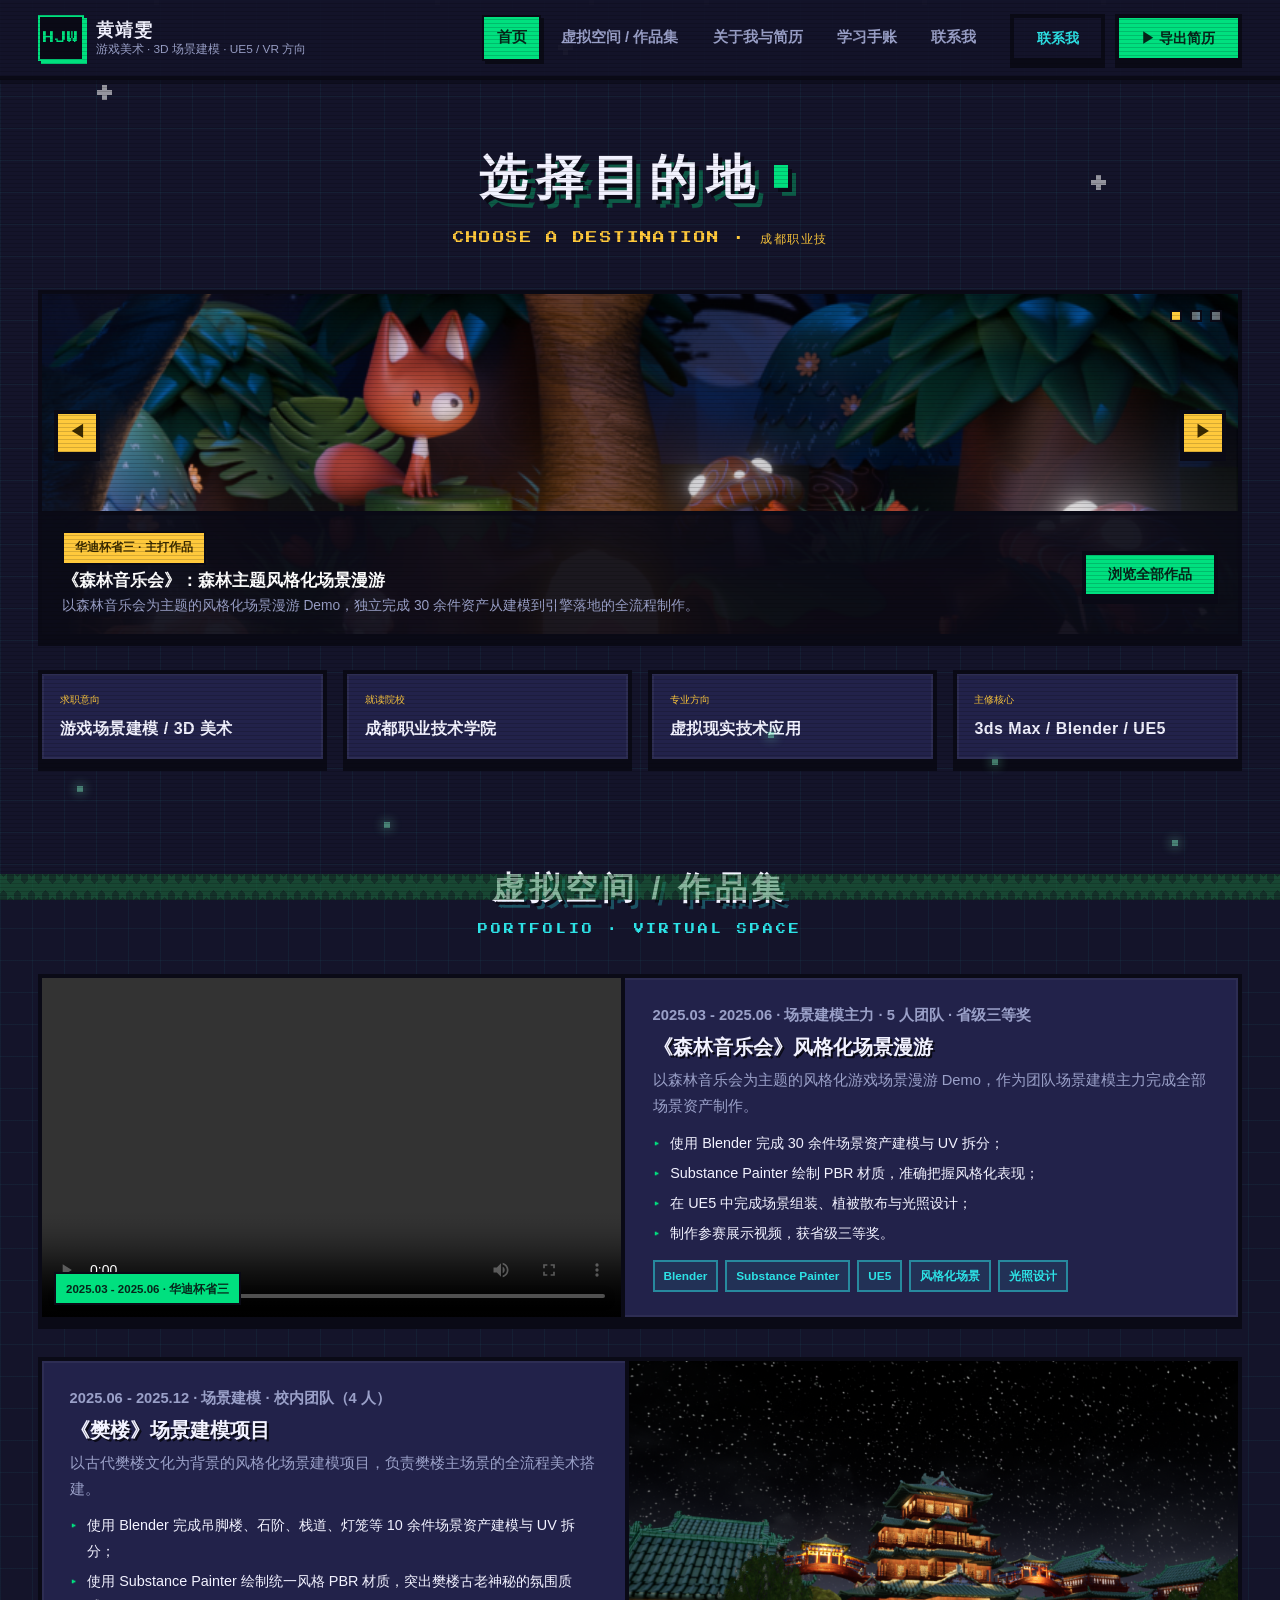
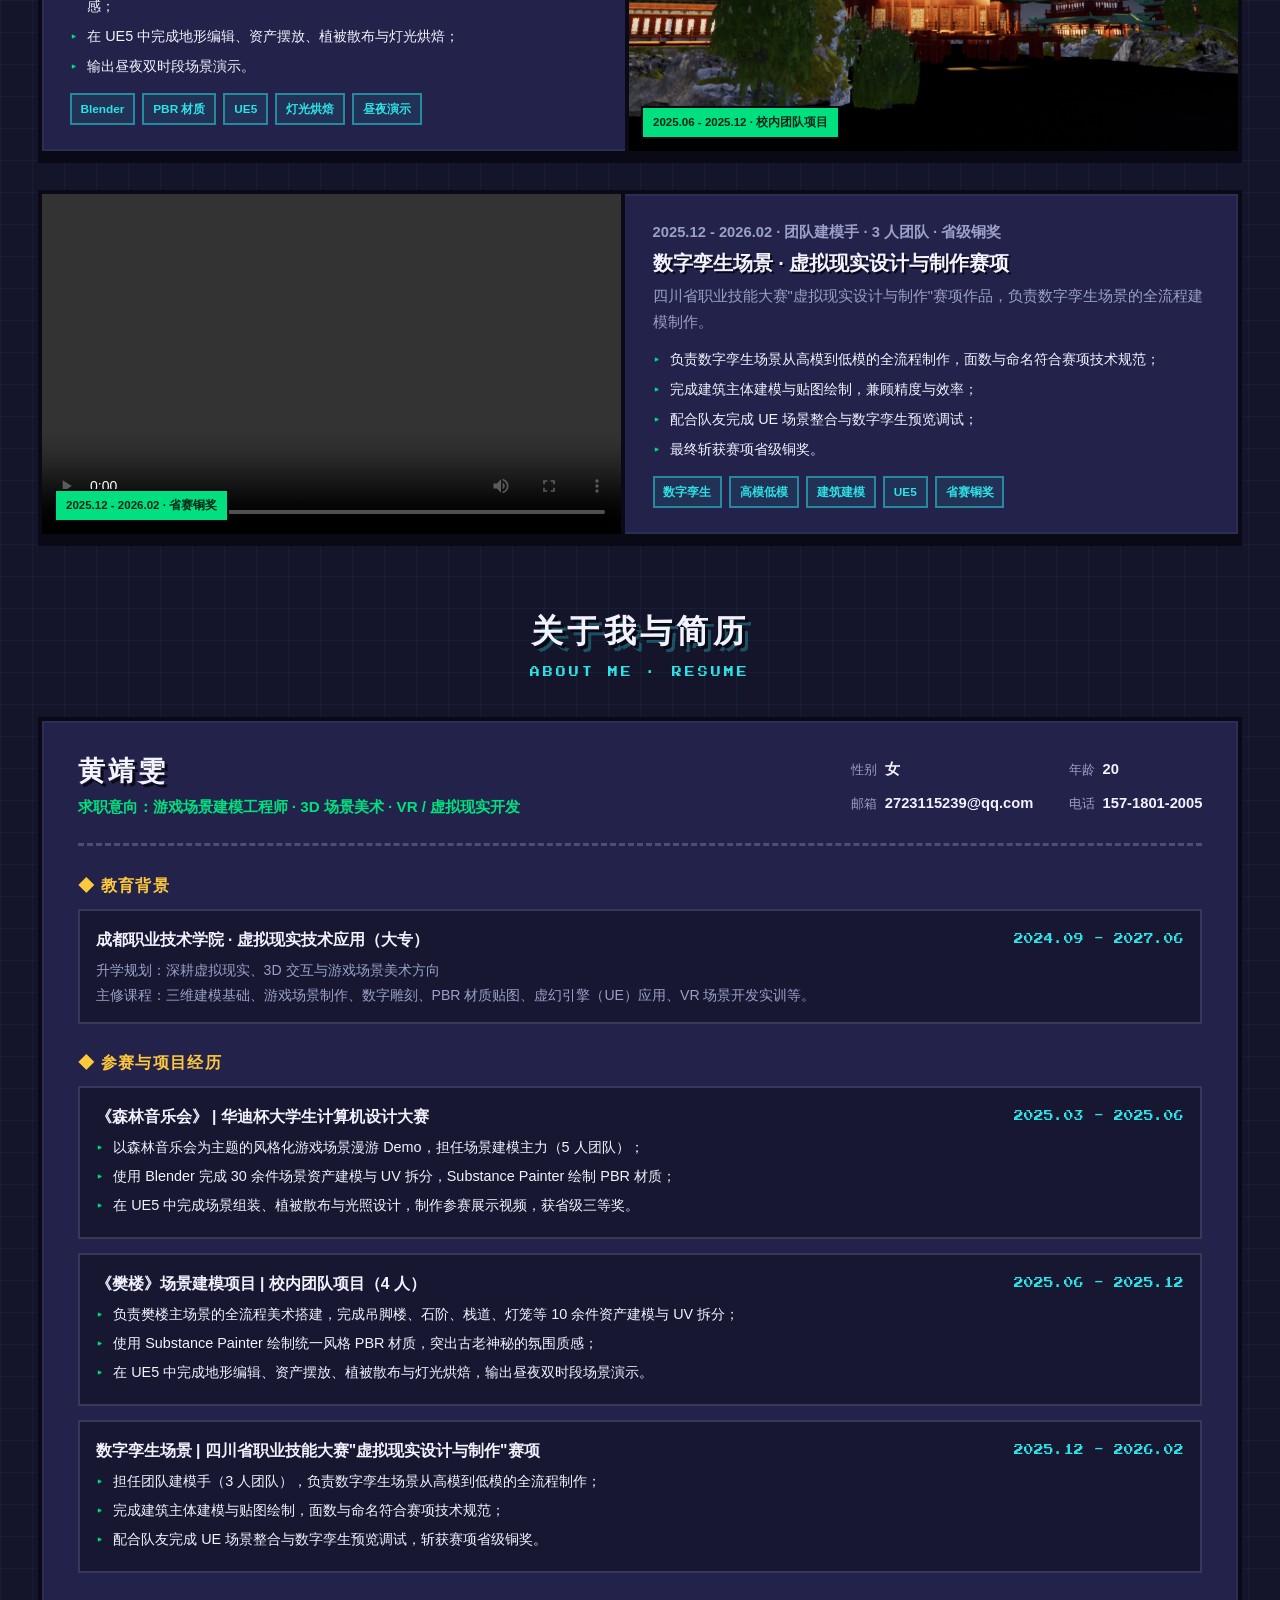
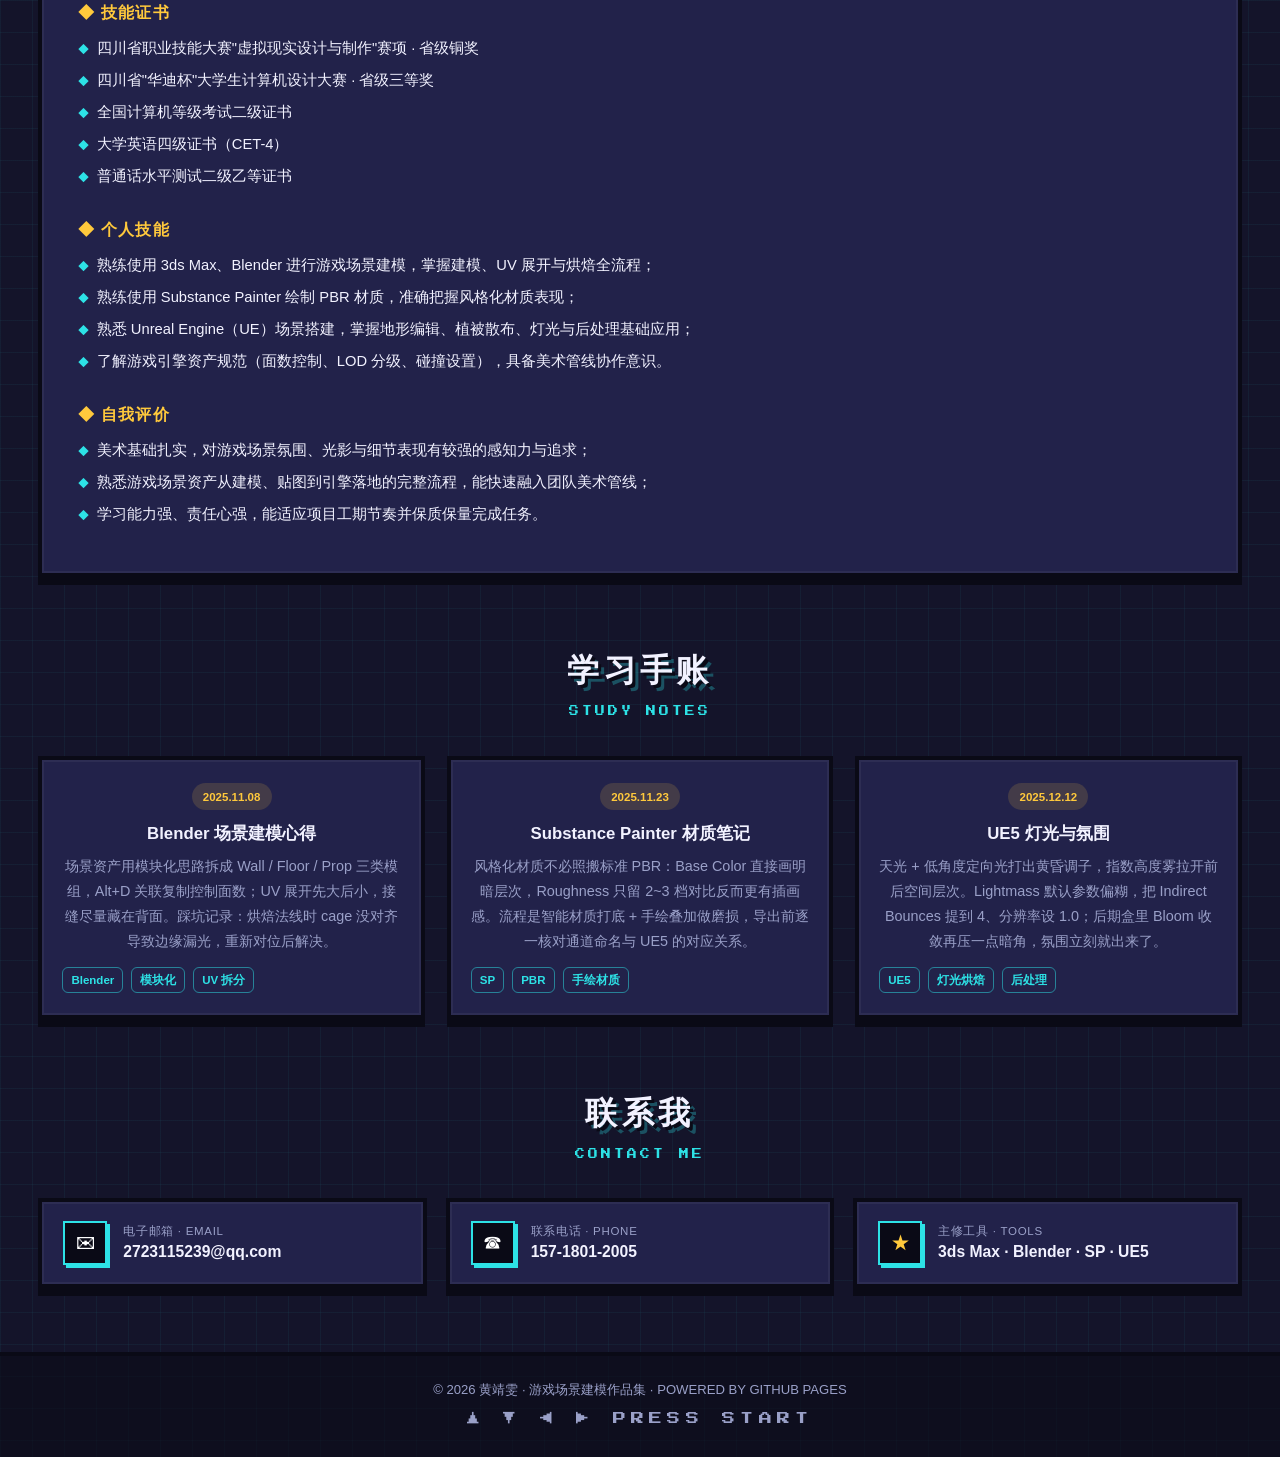
==== commit 287d689a: "Responsive fixes: notes grid single column on mobile, 16:9 media aspect ratio, remove dead scene CSS" ====
--- a/index.html
+++ b/index.html
@@ -149,61 +149,9 @@
 .slides { display: flex; transition: transform .45s steps(10); }
 .slide { min-width: 100%; position: relative; }
 
-/* ---- 像素场景（纯 CSS 绘制） ---- */
-.scene { height: 340px; position: relative; overflow: hidden; }
-.scene i { position: absolute; display: block; }
-.slide-img { display: block; width: 100%; height: 340px; object-fit: cover; }
-
-.scene-valley {
-  background: linear-gradient(#0e2a52 0 18%, #16537e 18% 34%, #2a7fb0 34% 52%, #57b7d8 52% 68%, #8fd9b0 68% 76%, #3fae62 76% 100%);
-}
-.mtn { bottom: 24%; width: 56%; height: 46%; }
-.mtn.m1 { left: -6%; background: #2f6f96; clip-path: polygon(0 100%, 0 64%, 7% 64%, 7% 50%, 14% 50%, 14% 36%, 22% 36%, 26% 46%, 32% 46%, 36% 58%, 42% 58%, 46% 72%, 52% 72%, 56% 84%, 100% 84%, 100% 100%); }
-.mtn.m2 { right: -4%; width: 62%; background: #3c86b4; clip-path: polygon(0 100%, 0 78%, 8% 78%, 12% 62%, 18% 62%, 22% 46%, 30% 46%, 36% 30%, 42% 30%, 46% 42%, 52% 42%, 56% 56%, 64% 56%, 68% 70%, 78% 70%, 82% 82%, 100% 82%, 100% 100%); }
-.mtn.m3 { left: 30%; width: 44%; bottom: 20%; height: 40%; background: #57b7d8; clip-path: polygon(0 100%, 0 70%, 10% 70%, 14% 52%, 22% 52%, 28% 34%, 36% 34%, 42% 48%, 50% 48%, 54% 62%, 62% 62%, 66% 76%, 100% 76%, 100% 100%); }
-.tree { width: 6px; height: 6px; bottom: 15%; left: 8%; background: #1c7a3d;
-  box-shadow: 6px 0 0 #1c7a3d, 12px 0 0 #1c7a3d, -6px 6px 0 #1c7a3d, 0 6px 0 #1c7a3d, 6px 6px 0 #1c7a3d, 12px 6px 0 #1c7a3d, 18px 6px 0 #1c7a3d, -6px 12px 0 #1c7a3d, 0 12px 0 #1c7a3d, 6px 12px 0 #1c7a3d, 12px 12px 0 #1c7a3d, 18px 12px 0 #1c7a3d, 0 18px 0 #7a4a21, 6px 18px 0 #7a4a21, 6px 24px 0 #7a4a21; }
-.tree.t2 { left: auto; right: 14%; bottom: 12%; transform: scale(1.4); transform-origin: bottom; }
-.tree.t3 { left: 42%; bottom: 10%; transform: scale(1.1); transform-origin: bottom; }
-.coin { width: 15px; height: 15px; background: var(--gold); border: 2px solid #7a5a00; box-shadow: inset -3px -3px 0 rgba(0,0,0,.25), inset 3px 3px 0 #ffe9a0; animation: coinflip 1.4s steps(4) infinite; }
-.coin.c1 { top: 16%; left: 24%; }
-.coin.c2 { top: 26%; right: 20%; }
-@keyframes coinflip { 0%,100% { transform: scaleX(1); } 50% { transform: scaleX(.25); } }
-.star { width: 7px; height: 7px; background: #fff; box-shadow: 7px 0 0 #fff, -7px 0 0 #fff, 0 7px 0 #fff, 0 -7px 0 #fff; animation: twinkle 1.6s steps(2) infinite; }
-.star.s1 { top: 12%; right: 34%; }
-.star.s2 { top: 14%; left: 30%; }
-.star.s3 { top: 10%; right: 26%; animation-delay: .5s; }
+/* ---- 轮播图（真实渲染图，固定高度，移动端转 16:9 比例） ---- */
+.slide-img { display: block; width: 100%; height: 340px; object-fit: cover; background: #0c0c18; }
 @keyframes twinkle { 50% { opacity: .25; } }
-.cloud { width: 26px; height: 10px; background: #eef7ff; box-shadow: 26px -8px 0 4px #eef7ff, 10px -14px 0 6px #eef7ff; opacity: .9; }
-.cloud.k1 { top: 14%; left: 8%; animation: drift 14s linear infinite; }
-.cloud.k2 { top: 24%; right: 6%; animation: drift 18s linear infinite reverse; }
-@keyframes drift { 50% { transform: translateX(40px); } }
-
-.scene-fanlou { background: linear-gradient(#0b1030 0 40%, #141a44 40% 70%, #1c2160 70% 100%); }
-.moon { top: 12%; right: 16%; width: 44px; height: 44px; background: #ffe9a0; box-shadow: 0 0 0 6px rgba(255,233,160,.18), 0 0 30px 8px rgba(255,233,160,.25); clip-path: polygon(0 0, 100% 0, 100% 35%, 55% 35%, 55% 100%, 0 100%); }
-.roof { bottom: 20%; left: 50%; transform: translateX(-50%); width: 66%; height: 34%; background: #a03040; clip-path: polygon(0 100%, 0 55%, 10% 55%, 14% 30%, 24% 30%, 28% 0, 72% 0, 76% 30%, 86% 30%, 90% 55%, 100% 55%, 100% 100%); }
-.roof::after { content: ""; position: absolute; inset: auto 0 -8px 0; height: 8px; background: #701f2c; }
-.tower { bottom: 20%; left: 50%; transform: translateX(-50%); width: 46%; height: 26%; background: #3a2a2e;
-  background-image: repeating-linear-gradient(90deg, transparent 0 14px, #ffcf6b 14px 26px, transparent 26px 40px),
-    repeating-linear-gradient(0deg, transparent 0 18px, #3a2a2e 18px 30px);
-  background-blend-mode: normal; border: 3px solid #241a1e; }
-.lantern { width: 12px; height: 12px; background: var(--red); box-shadow: 0 0 14px 4px rgba(255,90,90,.55); animation: sway 3s ease-in-out infinite; transform-origin: top; }
-.lantern.l1 { top: 44%; left: 26%; }
-.lantern.l2 { top: 44%; right: 26%; animation-delay: .8s; }
-@keyframes sway { 0%,100% { transform: rotate(-6deg); } 50% { transform: rotate(6deg); } }
-
-.scene-twin { background: linear-gradient(#071b2e 0 45%, #0a2a44 45% 100%); }
-.grid-floor { bottom: 0; left: -30%; width: 160%; height: 55%; transform: perspective(320px) rotateX(58deg); transform-origin: bottom;
-  background:
-    repeating-linear-gradient(90deg, rgba(45,226,230,.5) 0 2px, transparent 2px 44px),
-    repeating-linear-gradient(0deg, rgba(45,226,230,.4) 0 2px, transparent 2px 34px);
-  animation: gridmove 1.6s linear infinite; }
-@keyframes gridmove { to { background-position: 0 34px; } }
-.cube { border: 3px solid var(--cyan); box-shadow: inset 0 0 0 2px rgba(45,226,230,.25), 0 0 18px rgba(45,226,230,.35); background: rgba(45,226,230,.08); animation: floaty 3s steps(6) infinite; }
-.cube.q1 { width: 54px; height: 54px; left: 22%; top: 20%; }
-.cube.q2 { width: 34px; height: 34px; left: 55%; top: 34%; animation-delay: .5s; }
-.cube.q3 { width: 44px; height: 44px; right: 12%; top: 14%; animation-delay: 1s; }
-@keyframes floaty { 0%,100% { transform: translateY(0); } 50% { transform: translateY(-14px); } }
 
 /* 轮播文案 */
 .caption {
@@ -241,7 +189,6 @@
 /* ---------- 作品集 ---------- */
 .work-list { display: flex; flex-direction: column; gap: 2.2rem; text-align: left; }
 .work-card { display: grid; grid-template-columns: 1fr 1.05fr; overflow: hidden; }
-.work-card .scene { height: 100%; min-height: 300px; }
 .work-card.rev .work-media { order: 2; }
 .work-media { position: relative; border-right: var(--px) solid var(--pixel-line); }
 .work-card.rev .work-media { border-right: none; border-left: var(--px) solid var(--pixel-line); }
@@ -312,20 +259,24 @@
   .nav-toggle { display: flex; }
   .quick-facts { grid-template-columns: repeat(2, 1fr); }
   .work-card { grid-template-columns: 1fr; }
-  .work-card .scene { min-height: 240px; height: 240px; }
   .work-card.rev .work-media { order: 0; border-left: none; border-bottom: var(--px) solid var(--pixel-line); }
-  .work-media { border-right: none; border-bottom: var(--px) solid var(--pixel-line); }
+  .work-media { border-right: none; border-bottom: var(--px) solid var(--pixel-line); aspect-ratio: 16 / 9; }
   .contact-grid { grid-template-columns: 1fr; }
   .resume-card { padding: 1.5rem 1.2rem 1.8rem; }
   .resume-info { grid-template-columns: 1fr; }
-  .scene { height: 280px; }
-  .slide-img { height: 280px; }
+  .notes-grid { grid-template-columns: 1fr; gap: 16px; }
+  .slide-img { height: auto; aspect-ratio: 16 / 9; }
 }
 @media (max-width: 560px) {
   .quick-facts { grid-template-columns: 1fr; }
   .caption { flex-direction: column; align-items: flex-start; }
-  .hero-title { letter-spacing: .1em; }
-  .car-btn { top: 22%; }
+  .hero { padding: 2.4rem 0 1.8rem; }
+  .hero-title { letter-spacing: .06em; }
+  .sec-title { letter-spacing: .08em; }
+  .section { padding: 2.6rem 0 .8rem; }
+  .car-btn { top: 24%; }
+  .car-btn.prev { left: 8px; }
+  .car-btn.next { right: 8px; }
   .r-line time { align-self: flex-start; }
 }
 
@@ -394,7 +345,7 @@
 @media print {
   body { background: #fff; color: #111; background-image: none; }
   .scanlines, .bg-fx, .site-header, .mobile-menu, .car-btn, .dots, .site-footer, .nav-cta { display: none !important; }
-  .scene, .slide-img { display: none; }
+  .slide-img, .work-media { display: none; }
   .pixel-box, .r-item { box-shadow: none; border-color: #999; background: #fff; }
   .resume-card { border: 2px solid #333; }
   .sec-title, .resume-name { text-shadow: none; color: #000; }
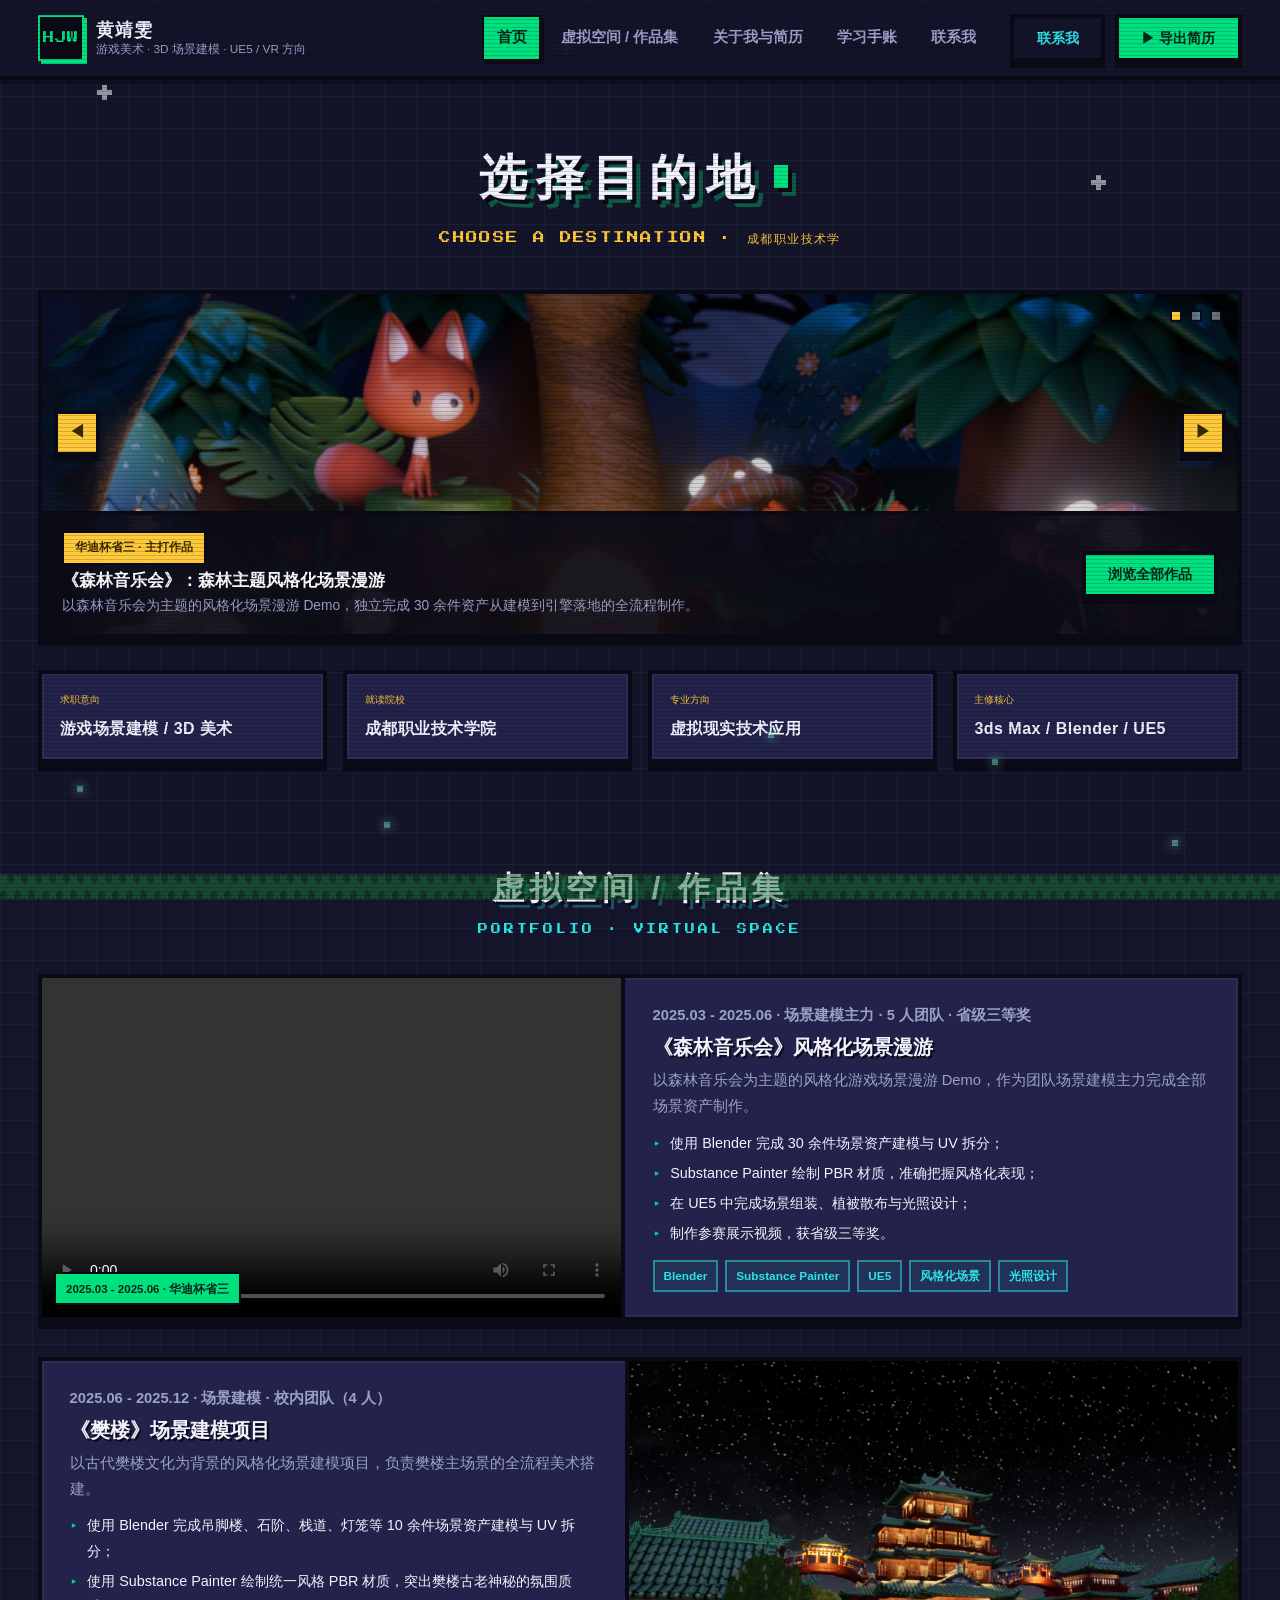
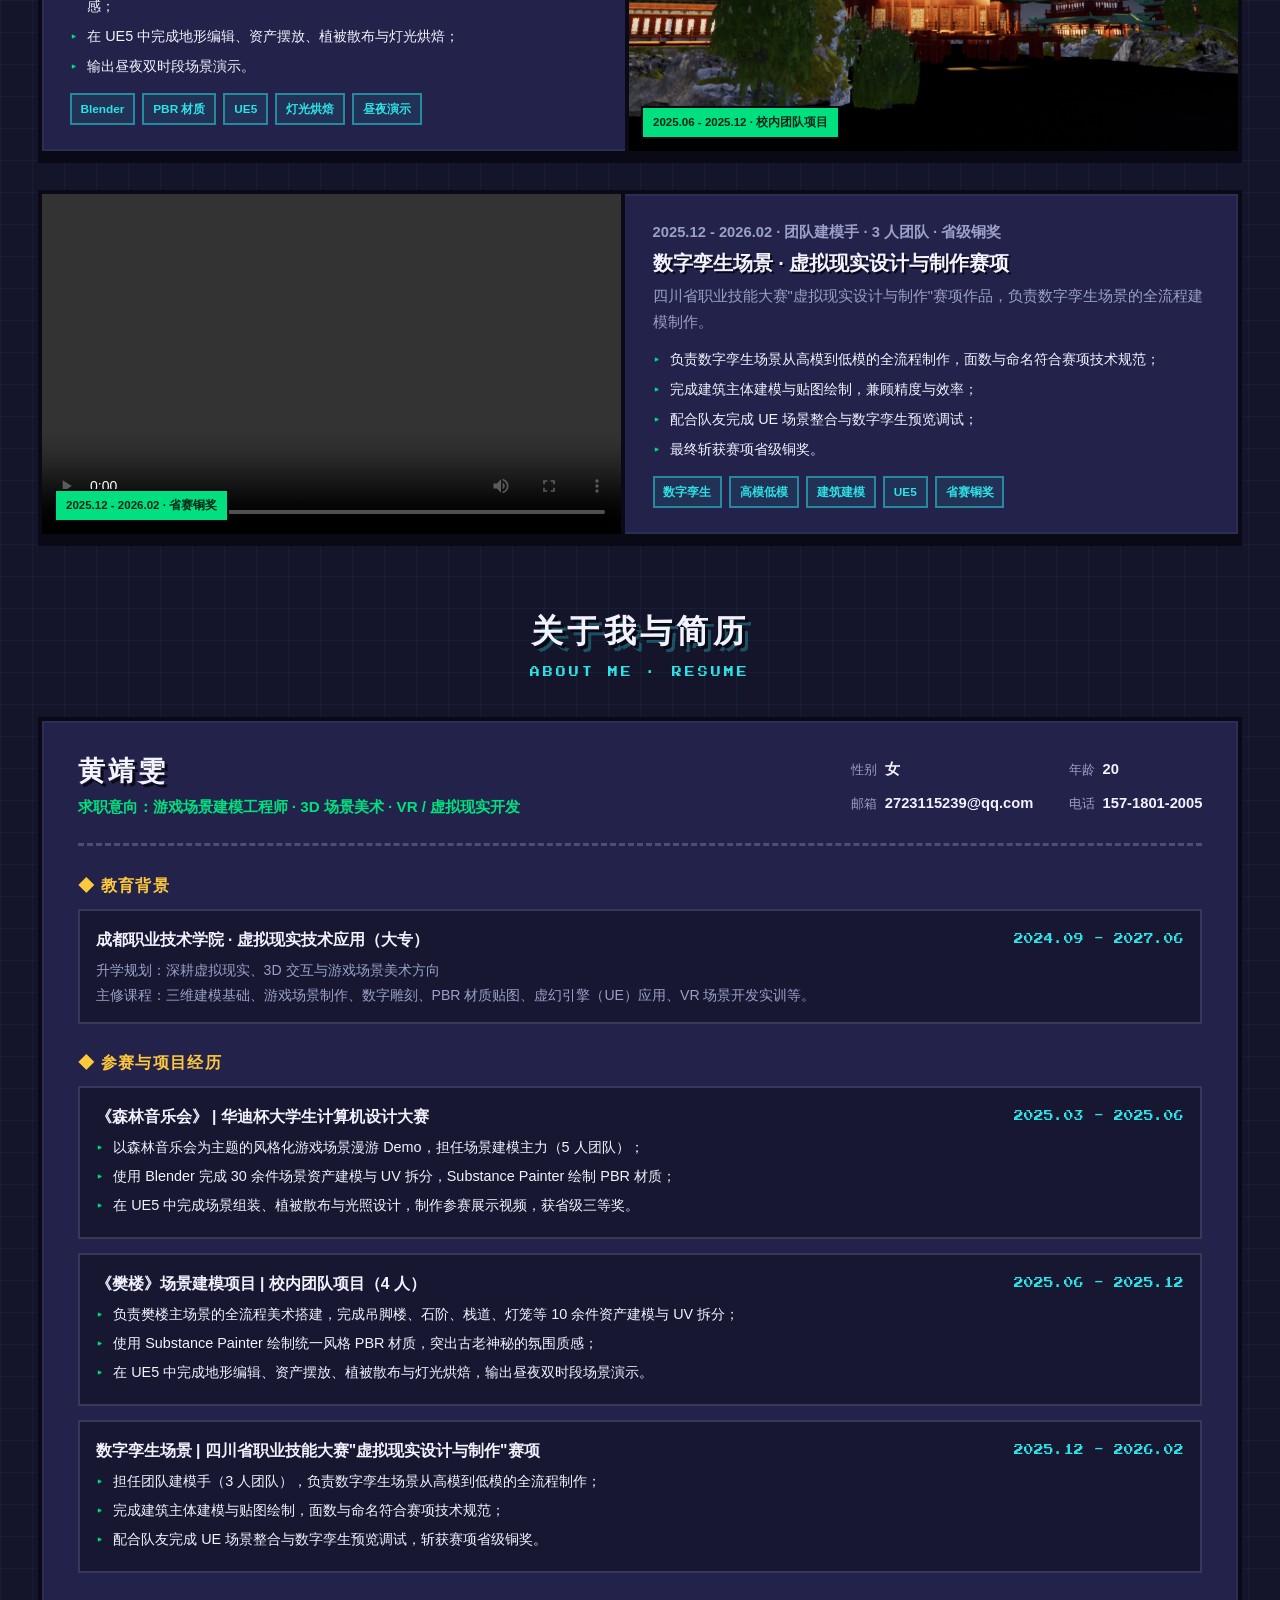
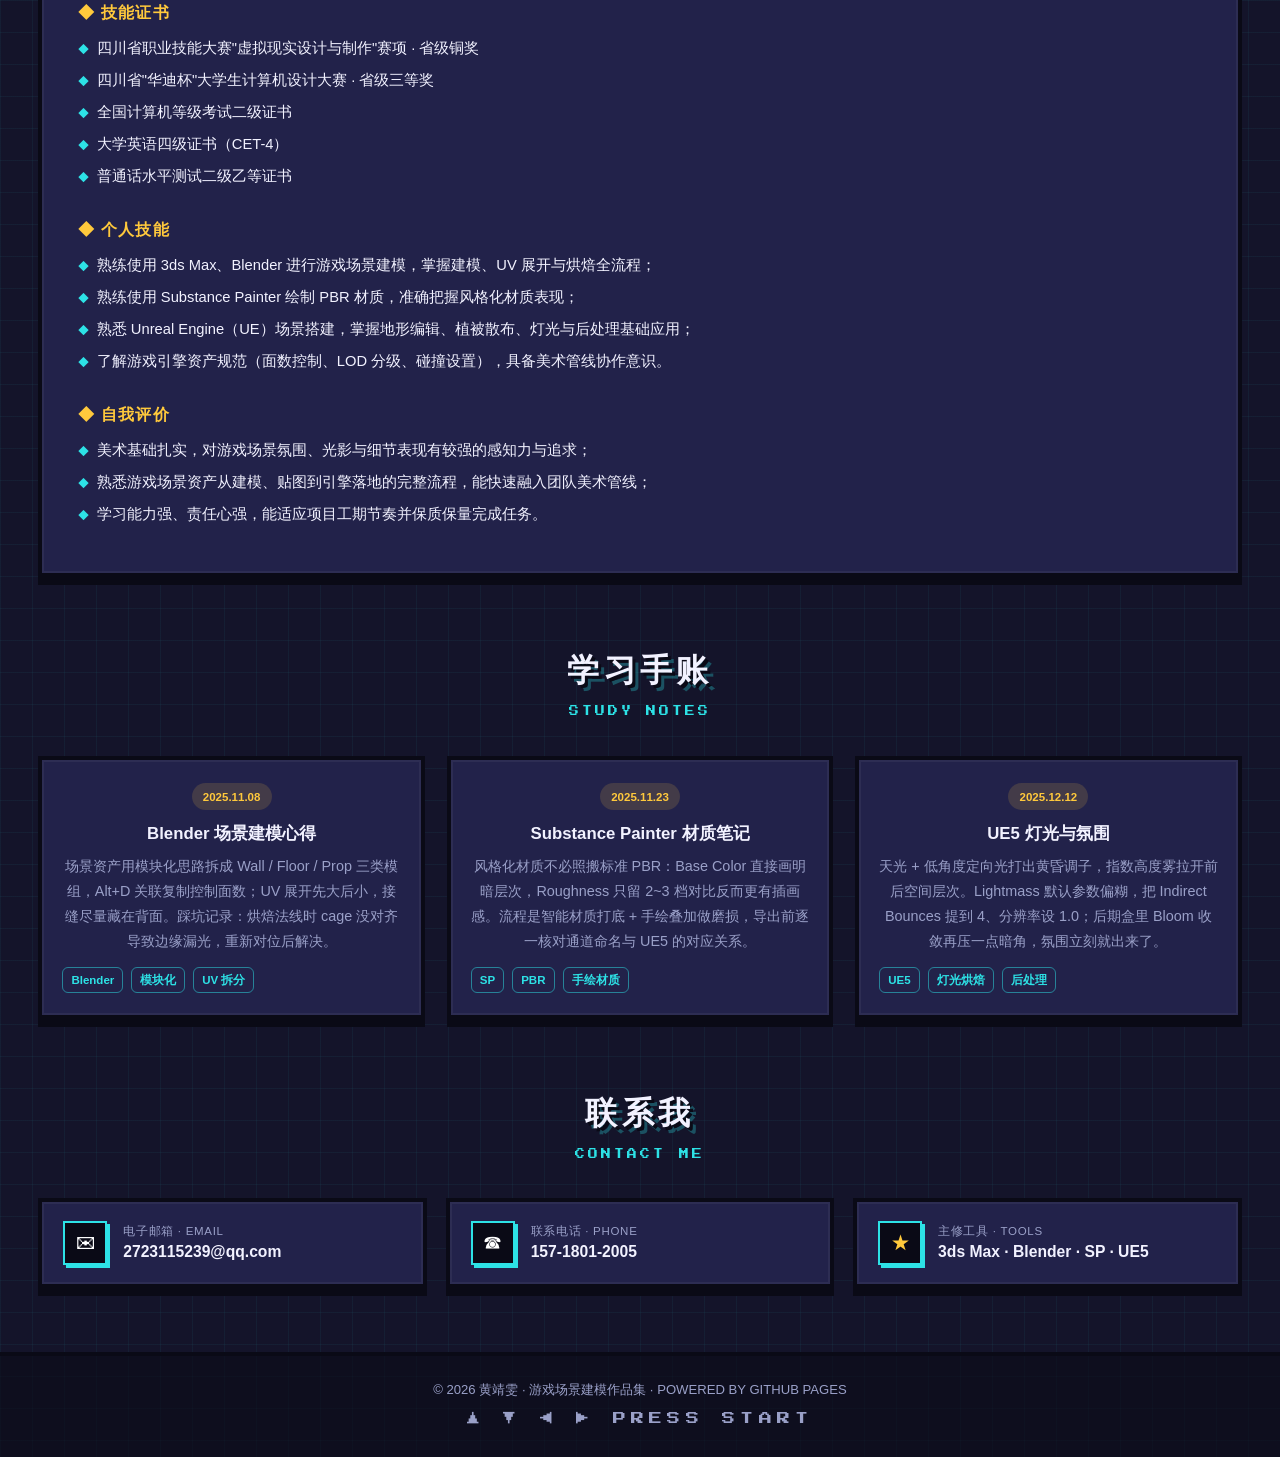
==== commit 170fd86f: "Mobile fix: carousel caption flows below image instead of covering it; sync note colors" ====
--- a/index.html
+++ b/index.html
@@ -269,7 +269,7 @@
 }
 @media (max-width: 560px) {
   .quick-facts { grid-template-columns: 1fr; }
-  .caption { flex-direction: column; align-items: flex-start; }
+  .caption { position: static; flex-direction: column; align-items: flex-start; }
   .hero { padding: 2.4rem 0 1.8rem; }
   .hero-title { letter-spacing: .06em; }
   .sec-title { letter-spacing: .08em; }
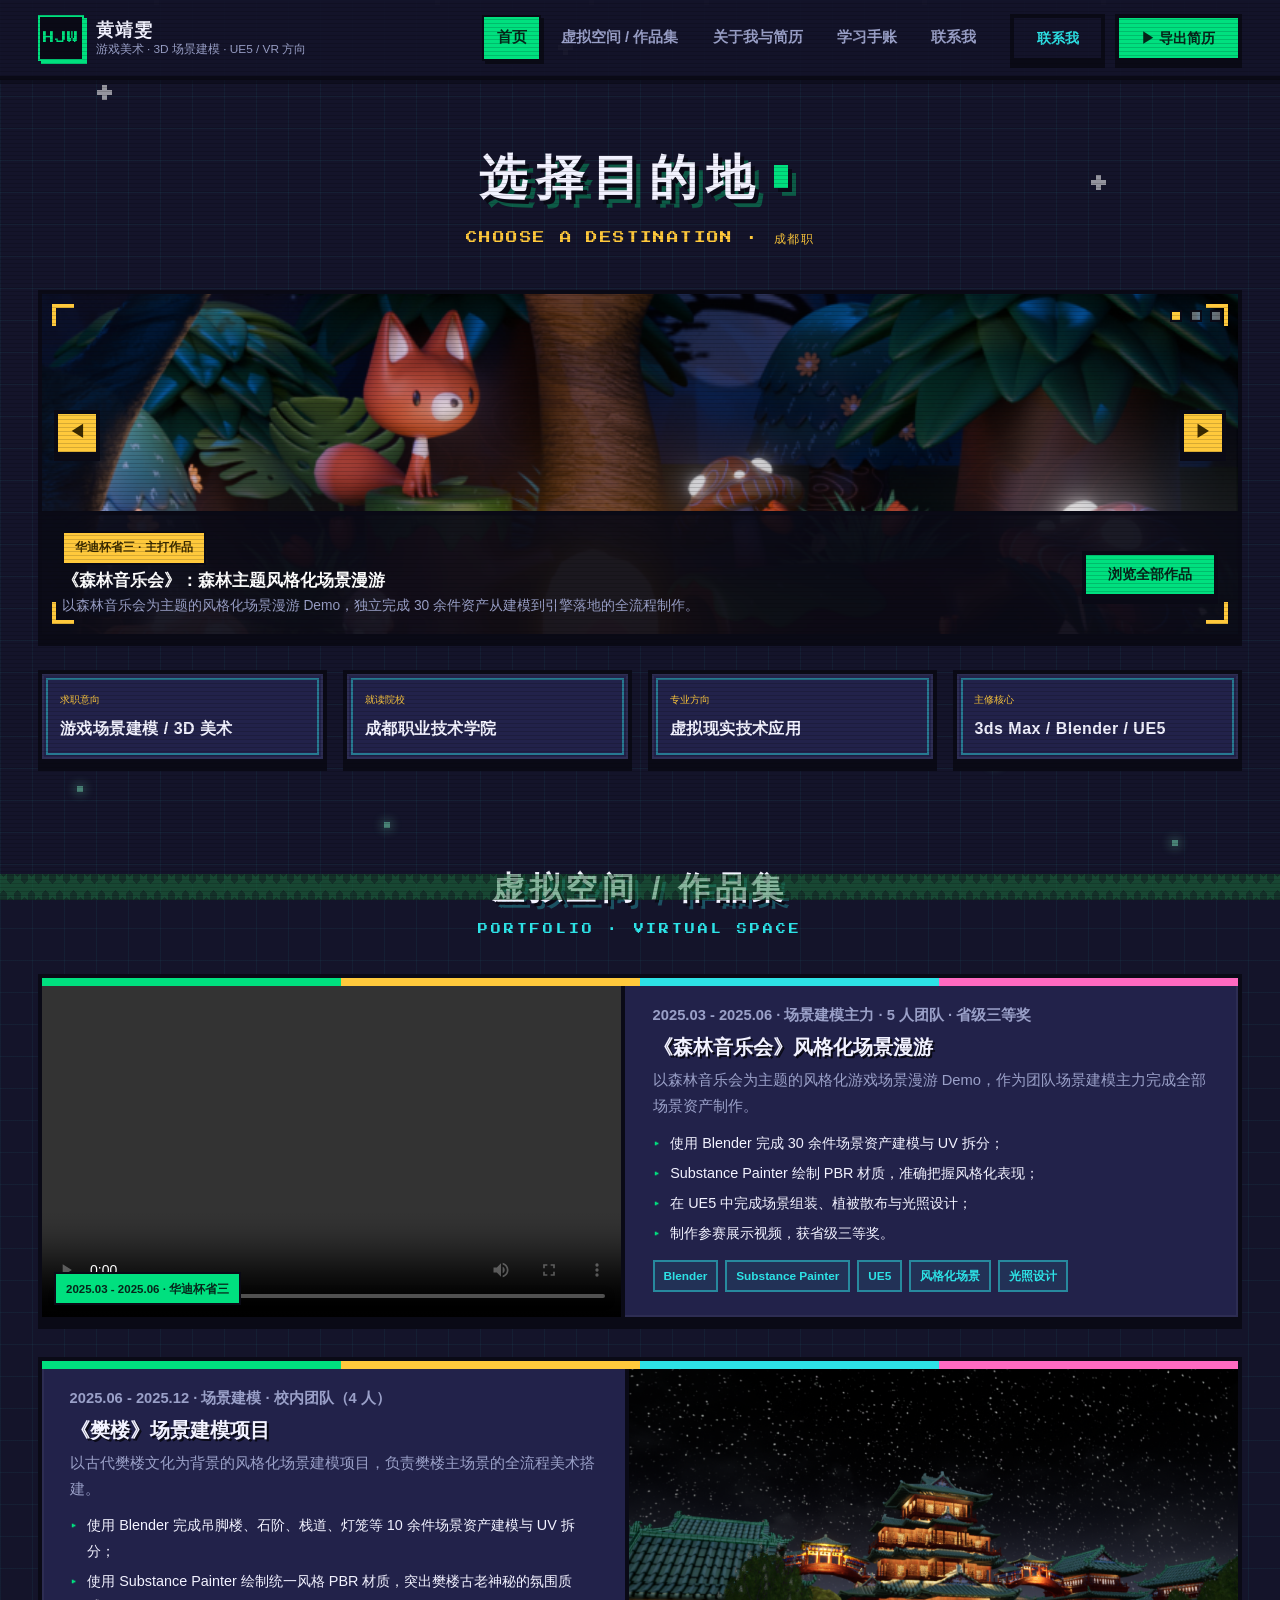
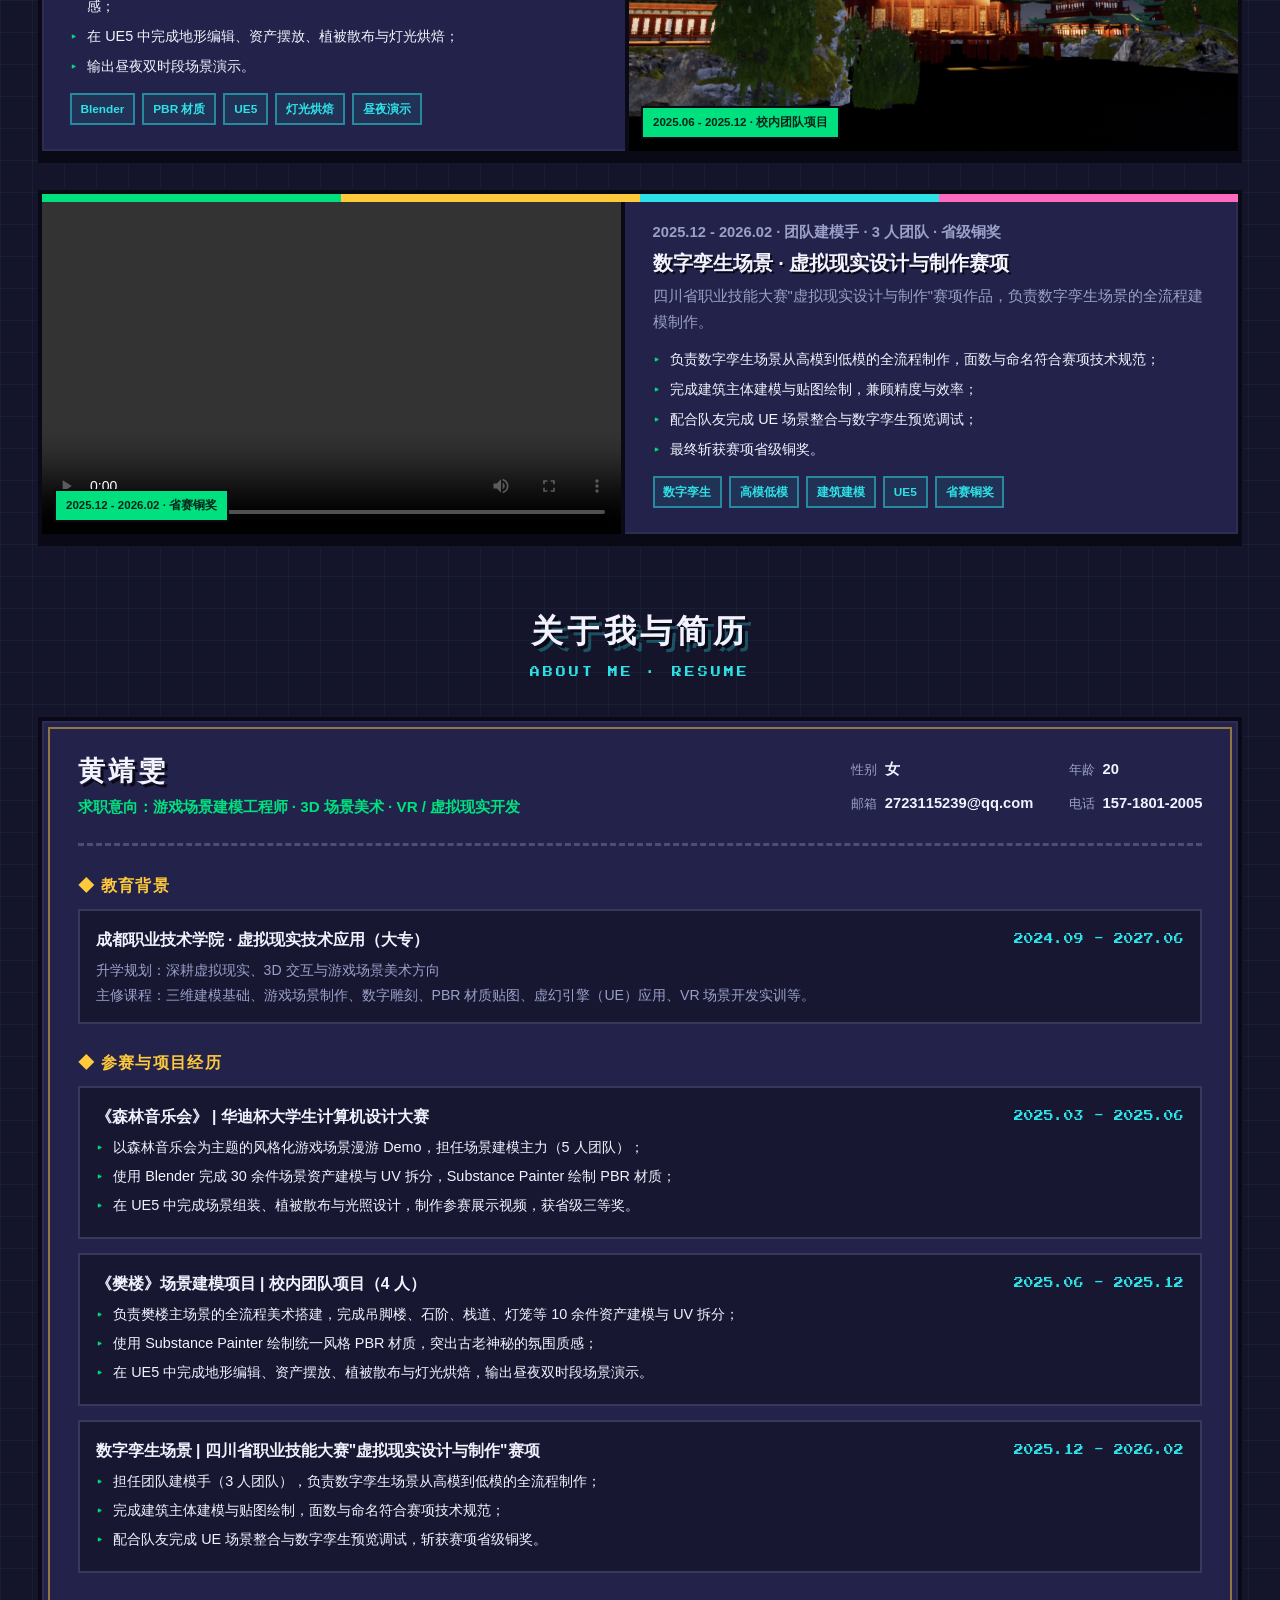
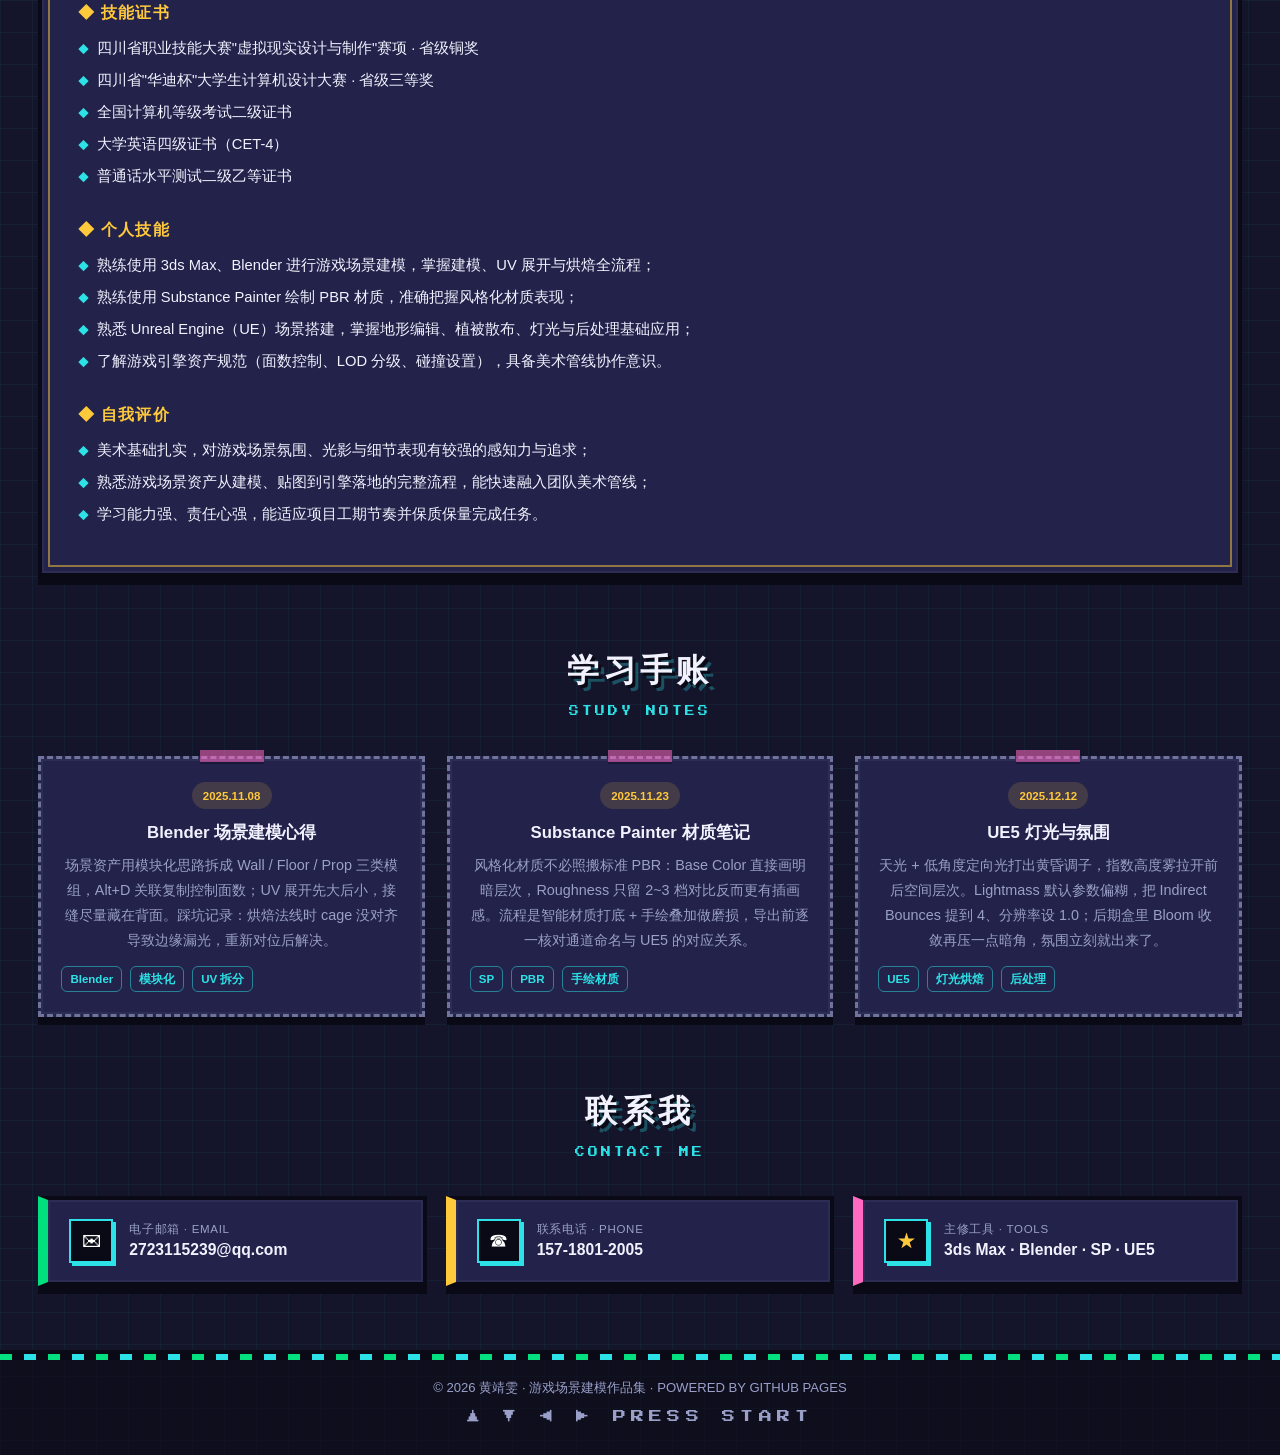
==== commit 315271bd: "style: 板块边框多样化——轮播金色角标/信息卡内衬/作品卡四色条/简历金内衬/手账缝线胶带/联系卡色条/页脚条纹" ====
--- a/index.html
+++ b/index.html
@@ -341,6 +341,48 @@
 .note-tags { display: flex; gap: 8px; margin-top: 12px; flex-wrap: wrap; }
 .note-tags i { font-style: normal; font-size: .72rem; font-weight: 700; color: var(--cyan); border: 1px solid rgba(45,226,230,.5); border-radius: 6px; padding: .14rem .5rem; }
 
+/* ---------- 板块边框装饰（各板块不同像素边框语言） ---------- */
+/* 信息卡：RPG 对话框双层内衬 */
+.fact { position: relative; }
+.fact::before { content: ""; position: absolute; inset: 4px; border: 2px solid rgba(45,226,230,.45); pointer-events: none; }
+
+/* 轮播：四角金色取景角标 */
+.carousel::before {
+  content: ""; position: absolute; inset: 10px; z-index: 6; pointer-events: none;
+  background:
+    linear-gradient(var(--gold), var(--gold)) 0 0 / 22px 4px no-repeat,
+    linear-gradient(var(--gold), var(--gold)) 0 0 / 4px 22px no-repeat,
+    linear-gradient(var(--gold), var(--gold)) 100% 0 / 22px 4px no-repeat,
+    linear-gradient(var(--gold), var(--gold)) 100% 0 / 4px 22px no-repeat,
+    linear-gradient(var(--gold), var(--gold)) 0 100% / 22px 4px no-repeat,
+    linear-gradient(var(--gold), var(--gold)) 0 100% / 4px 22px no-repeat,
+    linear-gradient(var(--gold), var(--gold)) 100% 100% / 22px 4px no-repeat,
+    linear-gradient(var(--gold), var(--gold)) 100% 100% / 4px 22px no-repeat;
+}
+
+/* 作品卡：顶部四色分段像素条（卡带标签） */
+.work-card { position: relative; }
+.work-card::before { content: ""; position: absolute; top: 0; left: 0; right: 0; height: 8px; z-index: 3;
+  background: linear-gradient(90deg, var(--green) 0 25%, var(--gold) 0 50%, var(--cyan) 0 75%, var(--pink) 0 100%); }
+
+/* 简历卡：证书金色内衬线框 */
+.resume-card { position: relative; }
+.resume-card::before { content: ""; position: absolute; inset: 6px; border: 2px solid rgba(255,201,60,.5); pointer-events: none; }
+
+/* 手账卡：缝线虚线边 + 顶部像素胶带 */
+.note-card { position: relative; border-style: dashed; border-width: 3px; border-color: rgba(154,160,200,.65); }
+.note-card::before { content: ""; position: absolute; top: -9px; left: 50%; transform: translateX(-50%); width: 64px; height: 12px; background: rgba(255,106,193,.55); box-shadow: 0 2px 0 rgba(10,10,22,.35); }
+
+/* 联系卡：左侧粗色条区分（绿/金/粉） */
+.contact-card:nth-child(1) { border-left: 10px solid var(--green); }
+.contact-card:nth-child(2) { border-left: 10px solid var(--gold); }
+.contact-card:nth-child(3) { border-left: 10px solid var(--pink); }
+
+/* 页脚：顶部像素条纹 */
+.site-footer { position: relative; }
+.site-footer::before { content: ""; position: absolute; top: 0; left: 0; right: 0; height: 6px;
+  background: repeating-linear-gradient(90deg, var(--green) 0 12px, var(--pixel-line) 12px 24px, var(--cyan) 24px 36px, var(--pixel-line) 36px 48px); }
+
 /* ---------- 打印（导出简历） ---------- */
 @media print {
   body { background: #fff; color: #111; background-image: none; }
@@ -354,6 +396,8 @@
   .work-list { display: block; }
   .work-card { page-break-inside: avoid; margin-bottom: 14px; }
   .work-body h3 { color: #000; }
+  .fact::before, .carousel::before, .work-card::before, .resume-card::before, .note-card::before { display: none !important; }
+  .note-card { border: 2px solid #999; }
 }
 
   </style>
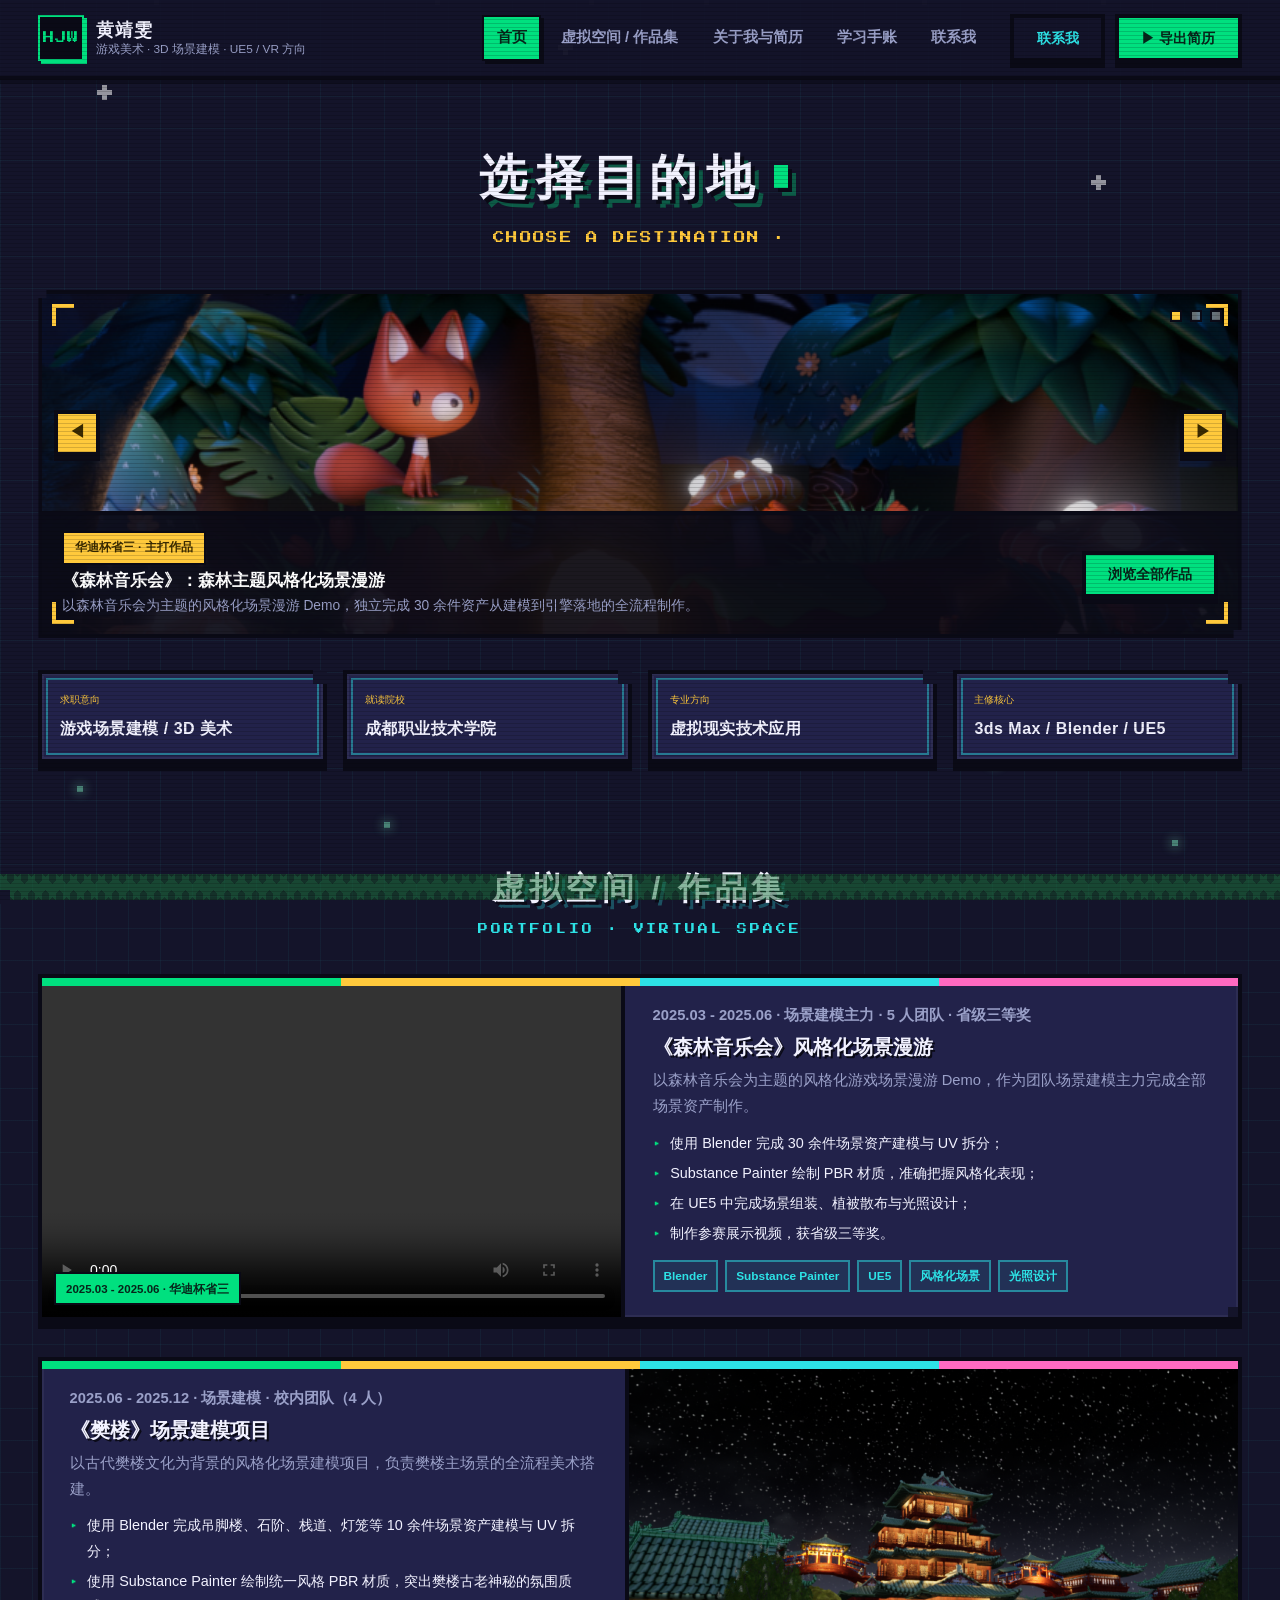
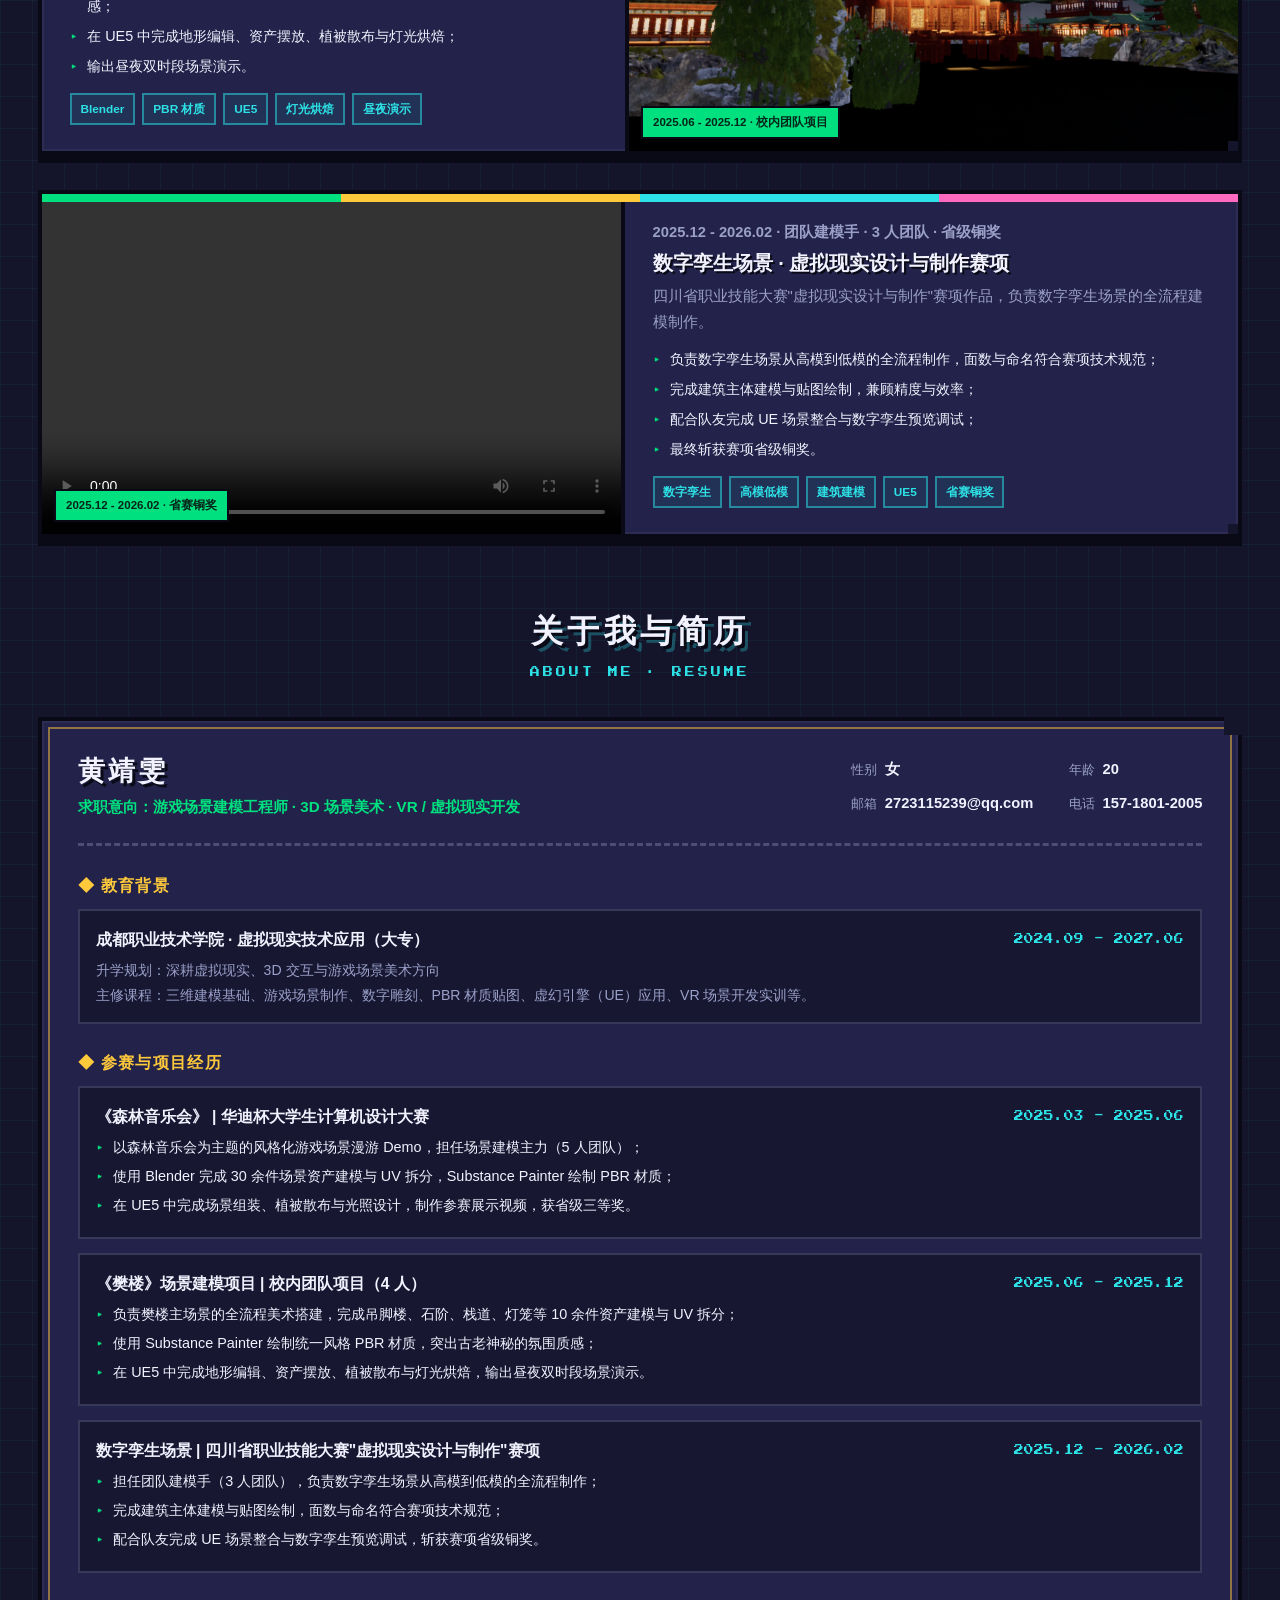
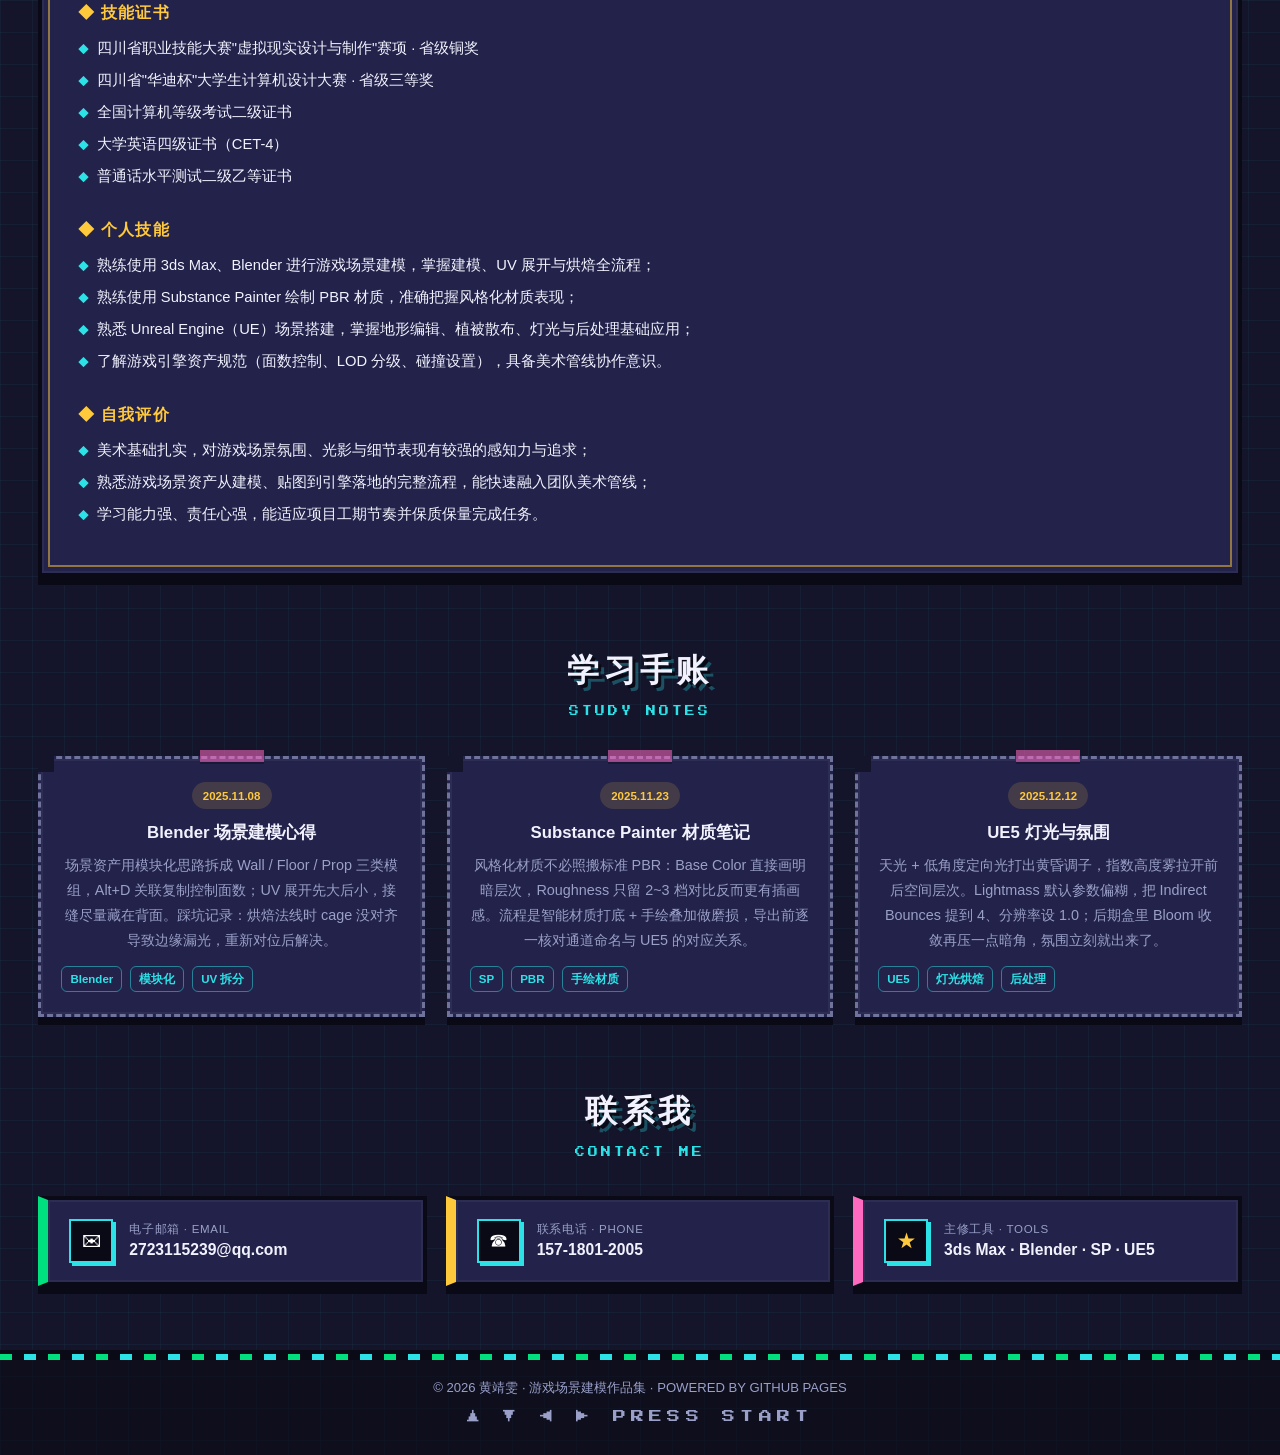
==== commit 19faef46: "style: 板块缺角形状——轮播左上右下开口/信息卡右上/作品卡右下/简历撕角/手账纸角/联系卡左下/说明卡四角" ====
--- a/index.html
+++ b/index.html
@@ -383,6 +383,15 @@
 .site-footer::before { content: ""; position: absolute; top: 0; left: 0; right: 0; height: 6px;
   background: repeating-linear-gradient(90deg, var(--green) 0 12px, var(--pixel-line) 12px 24px, var(--cyan) 24px 36px, var(--pixel-line) 36px 48px); }
 
+/* 板块缺角形状（页面背景色块盖角，像素 UI 开口） */
+.fact::after { content: ""; position: absolute; top: -4px; right: -4px; width: 14px; height: 14px; background: var(--bg); }
+.carousel { clip-path: polygon(8px 0, 100% 0, 100% calc(100% - 8px), calc(100% - 8px) calc(100% - 8px), calc(100% - 8px) 100%, 0 100%, 0 8px, 8px 8px); filter: drop-shadow(0 8px 0 var(--pixel-line)); }
+.work-card::after { content: ""; position: absolute; right: -4px; bottom: -4px; width: 14px; height: 14px; background: var(--bg); }
+.resume-card::after { content: ""; position: absolute; top: -4px; right: -4px; width: 18px; height: 18px; background: var(--bg); }
+.note-card::after { content: ""; position: absolute; top: -3px; left: -3px; width: 16px; height: 16px; background: var(--bg); }
+.contact-card::after { content: ""; position: absolute; left: -4px; bottom: -4px; width: 14px; height: 14px; background: var(--bg); }
+.notes-card { clip-path: polygon(8px 0, calc(100% - 8px) 0, calc(100% - 8px) 8px, 100% 8px, 100% calc(100% - 8px), calc(100% - 8px) calc(100% - 8px), calc(100% - 8px) 100%, 8px 100%, 8px calc(100% - 8px), 0 calc(100% - 8px), 0 8px, 8px 8px); }
+
 /* ---------- 打印（导出简历） ---------- */
 @media print {
   body { background: #fff; color: #111; background-image: none; }
@@ -397,6 +406,8 @@
   .work-card { page-break-inside: avoid; margin-bottom: 14px; }
   .work-body h3 { color: #000; }
   .fact::before, .carousel::before, .work-card::before, .resume-card::before, .note-card::before { display: none !important; }
+  .fact::after, .work-card::after, .resume-card::after, .note-card::after, .contact-card::after { display: none !important; }
+  .carousel, .notes-card { clip-path: none; filter: none; }
   .note-card { border: 2px solid #999; }
 }
 
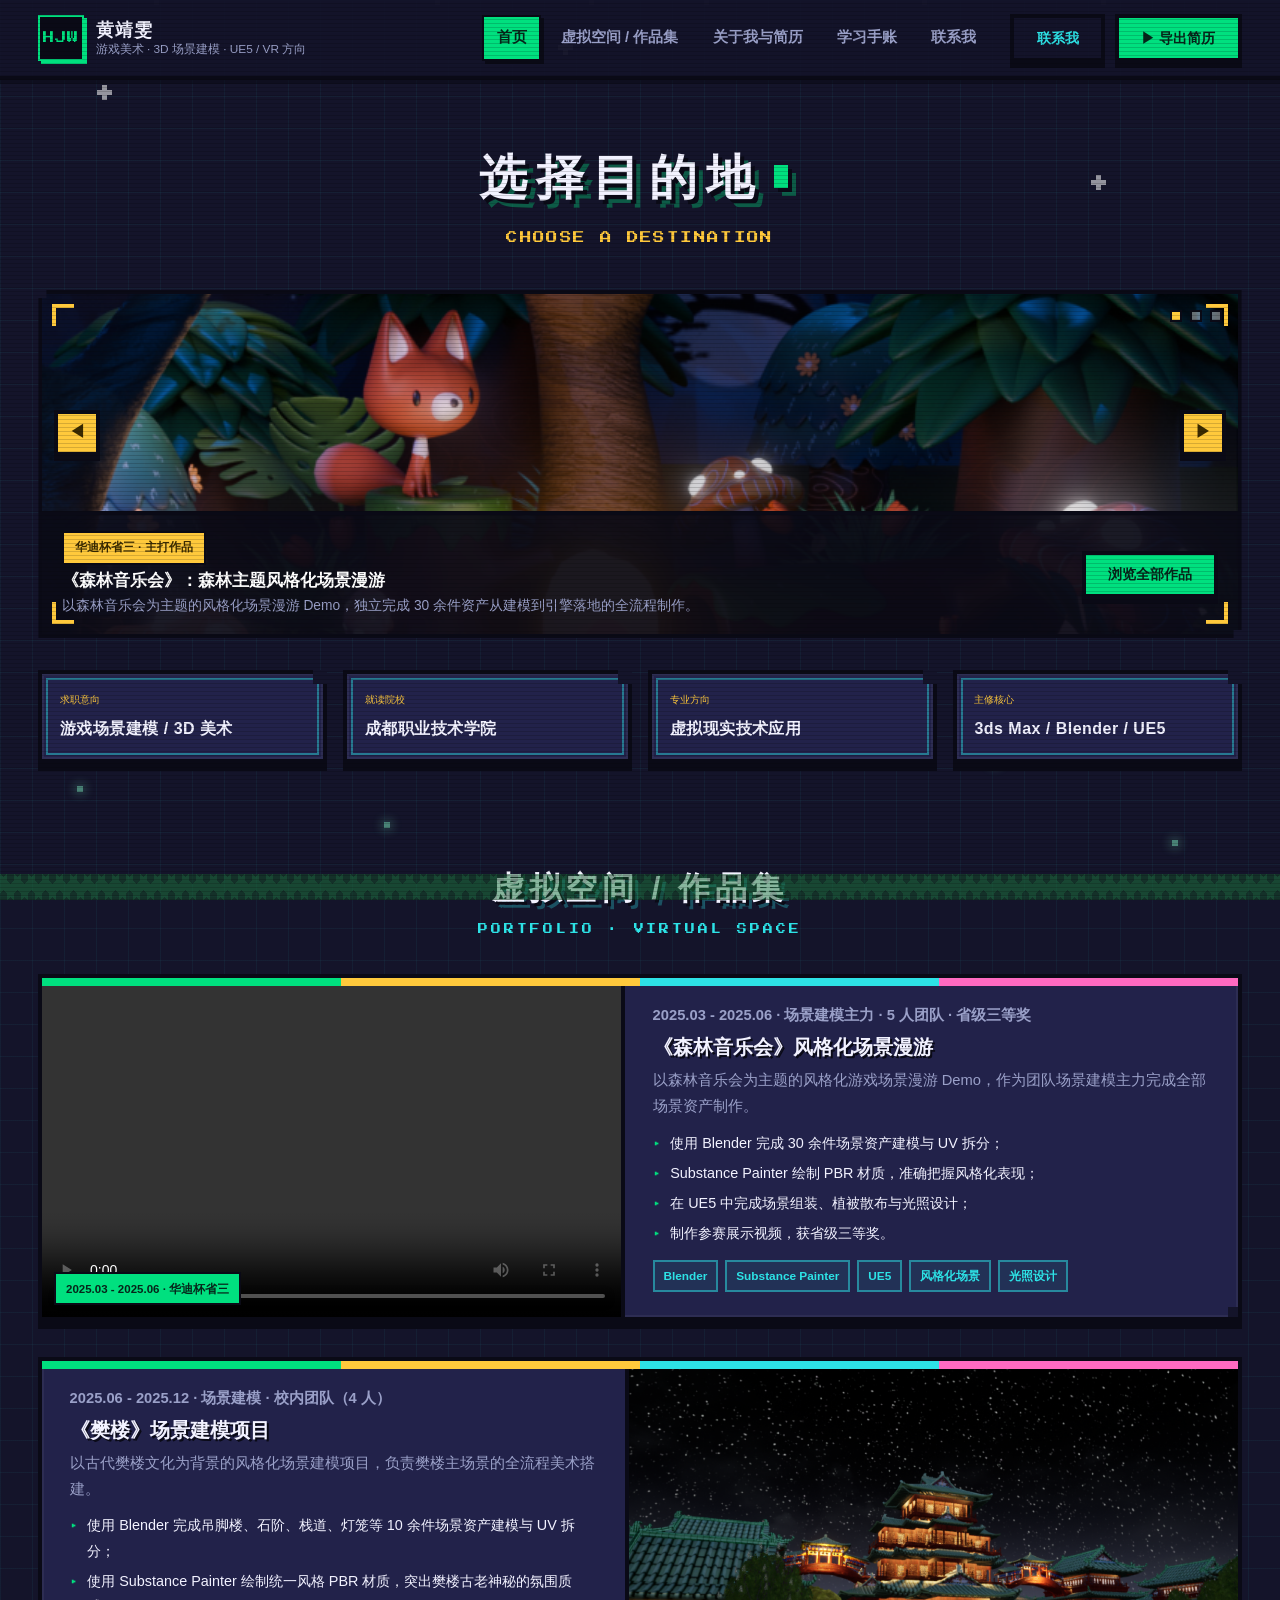
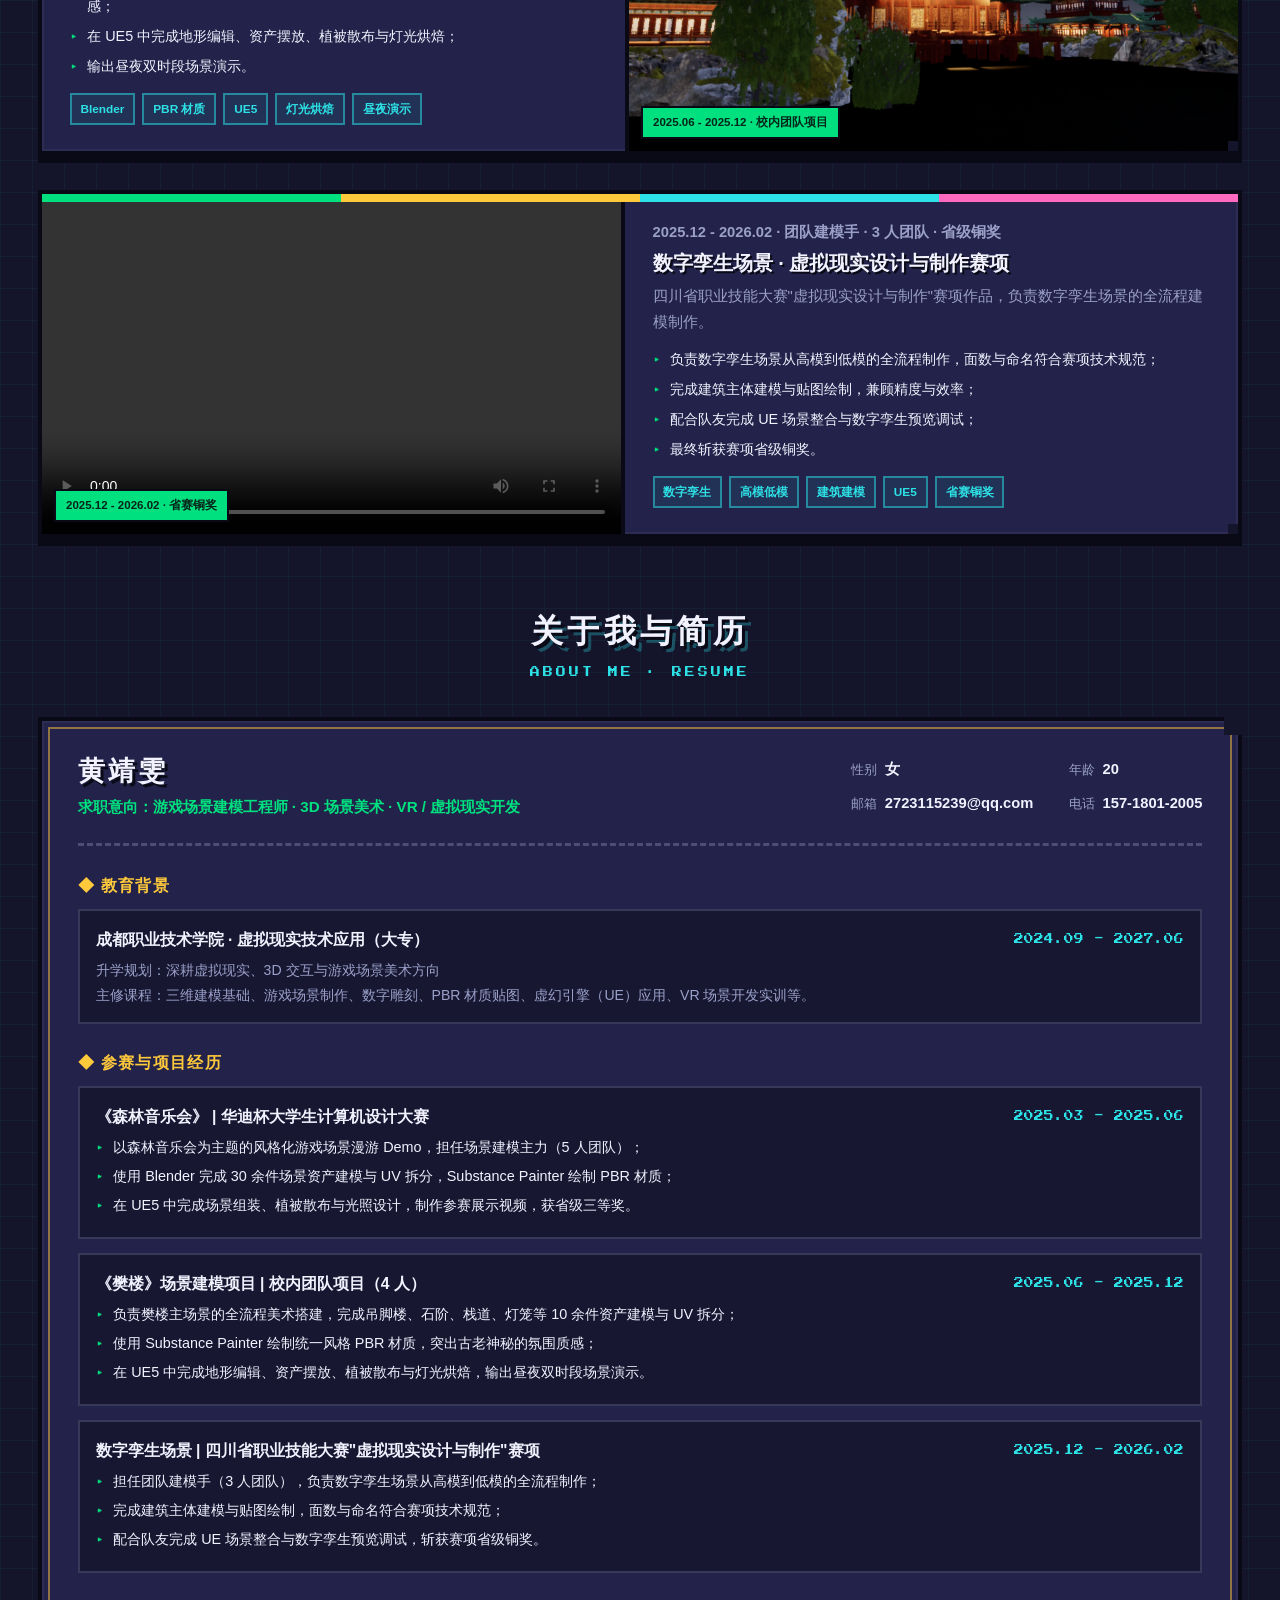
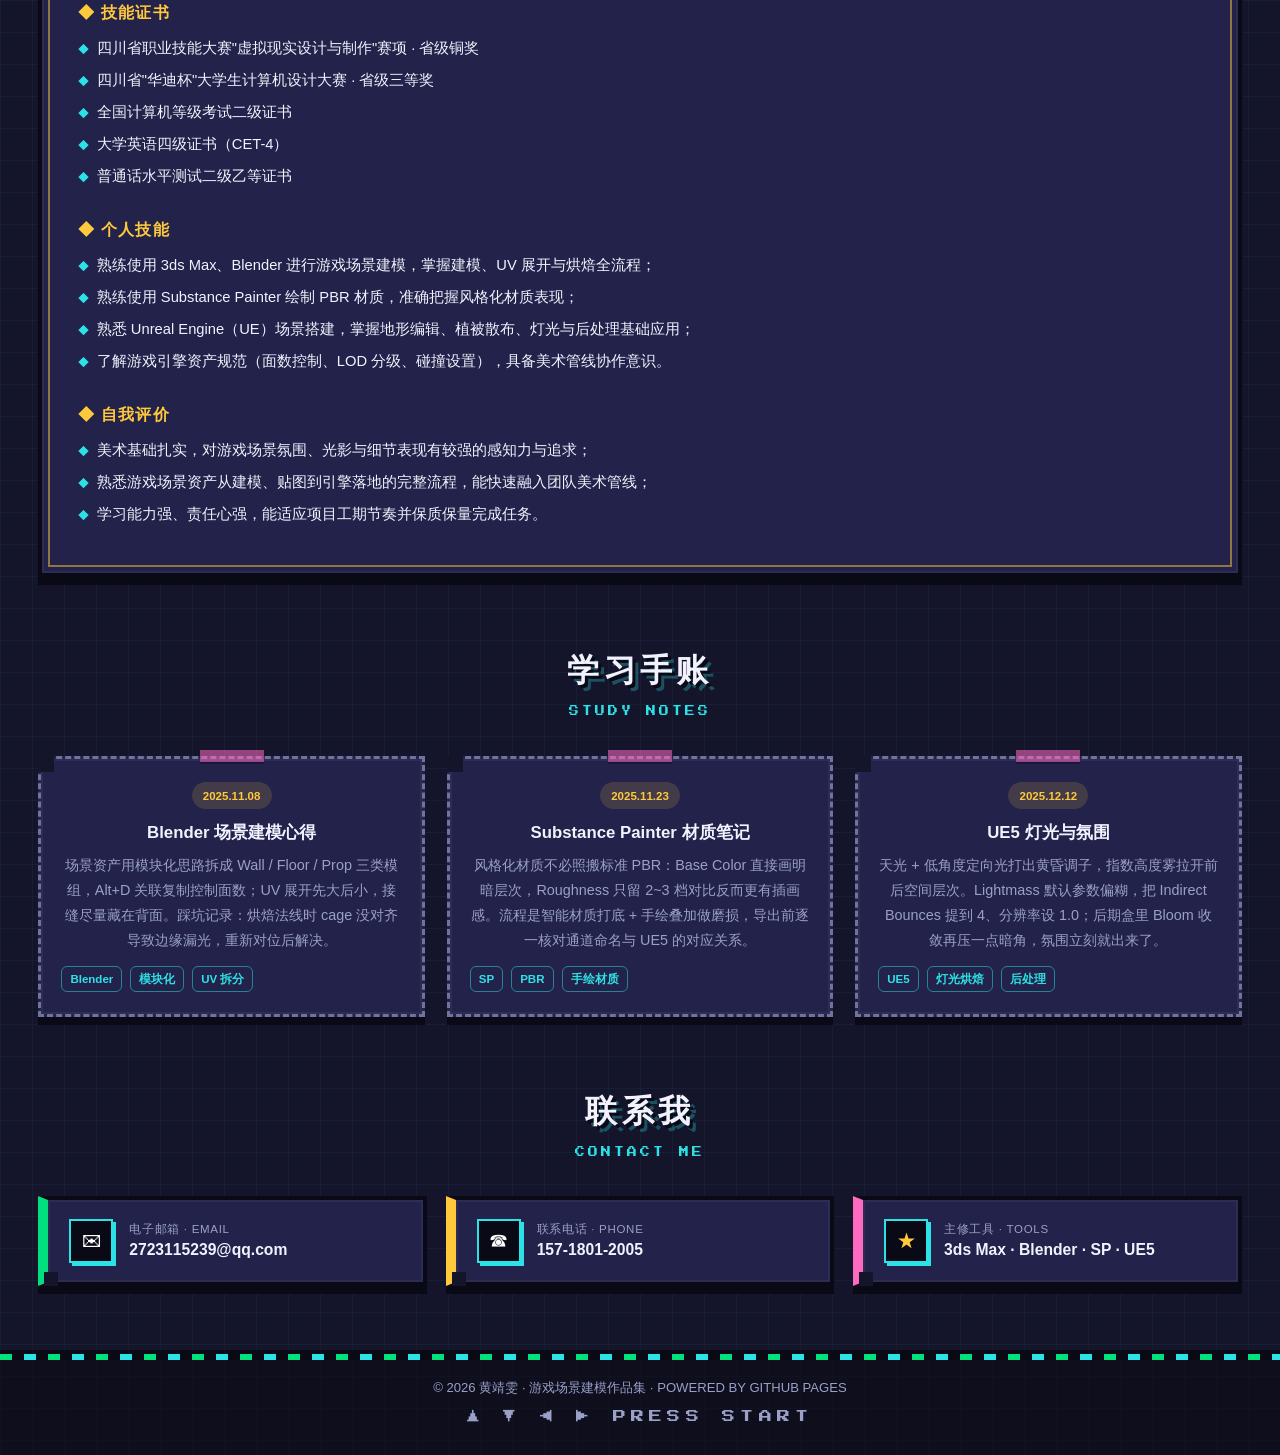
==== commit 8d190b65: "feat: 导出简历改为直接下载简历文档；联系方式点击复制到剪贴板（带已复制提示）" ====
--- a/index.html
+++ b/index.html
@@ -238,8 +238,12 @@
 
 /* ---------- 联系我 ---------- */
 .contact-grid { display: grid; grid-template-columns: repeat(3, 1fr); gap: 1.2rem; }
-.contact-card { display: flex; align-items: center; gap: 1rem; padding: 1.2rem 1.3rem; text-align: left; transition: transform .1s steps(2); }
+.contact-card { position: relative; display: flex; align-items: center; gap: 1rem; padding: 1.2rem 1.3rem; text-align: left; transition: transform .1s steps(2); }
 a.contact-card:hover { transform: translate(-2px, -2px); box-shadow: 0 10px 0 var(--pixel-line); }
+
+/* 联系卡复制成功提示 */
+.copy-toast { position: absolute; top: 8px; right: 10px; z-index: 6; background: var(--green); color: #06251a; font-size: .68rem; font-weight: 800; padding: .18rem .5rem; border: 2px solid var(--pixel-line); box-shadow: 2px 2px 0 var(--pixel-line); opacity: 0; transform: translateY(-4px); transition: opacity .15s steps(2), transform .15s steps(2); pointer-events: none; }
+.copy-toast.show { opacity: 1; transform: translateY(0); }
 .c-icon { width: 44px; height: 44px; flex: none; display: inline-flex; align-items: center; justify-content: center; background: var(--pixel-line); color: #fff; font-size: 1.2rem; border: 2px solid var(--cyan); box-shadow: 3px 3px 0 var(--cyan); }
 .i-mail::before { content: "✉"; }
 .i-phone::before { content: "☎"; }
@@ -445,7 +449,7 @@
       </nav>
       <div class="nav-cta">
         <a class="btn btn-line" href="#contact">联系我</a>
-        <button class="btn btn-primary" type="button" id="btnResume">▶ 导出简历</button>
+        <a class="btn btn-primary" id="btnResume" href="assets/resume.docx" download="黄靖雯-个人简历.docx">▶ 导出简历</a>
       </div>
       <button class="nav-toggle" id="navToggle" type="button" aria-label="打开菜单" aria-expanded="false" aria-controls="mobileMenu">
         <span></span><span></span><span></span>
@@ -457,7 +461,7 @@
       <a href="#about">关于我与简历</a>
       <a href="#notes">学习手账</a>
       <a href="#contact">联系我</a>
-      <button class="btn btn-primary" type="button" data-resume>▶ 导出简历</button>
+      <a class="btn btn-primary" href="assets/resume.docx" download="黄靖雯-个人简历.docx">▶ 导出简历</a>
     </div>
   </header>
 
@@ -703,11 +707,11 @@
       <h2 class="sec-title">联系我</h2>
       <p class="sec-sub">CONTACT ME</p>
       <div class="contact-grid">
-        <a class="contact-card pixel-box" href="mailto:2723115239@qq.com">
+        <a class="contact-card pixel-box" href="mailto:2723115239@qq.com" data-copy="2723115239@qq.com">
           <span class="c-icon i-mail" aria-hidden="true"></span>
           <span class="c-text"><small>电子邮箱 · EMAIL</small><strong>2723115239@qq.com</strong></span>
         </a>
-        <a class="contact-card pixel-box" href="tel:15718012005">
+        <a class="contact-card pixel-box" href="tel:15718012005" data-copy="15718012005">
           <span class="c-icon i-phone" aria-hidden="true"></span>
           <span class="c-text"><small>联系电话 · PHONE</small><strong>157-1801-2005</strong></span>
         </a>
